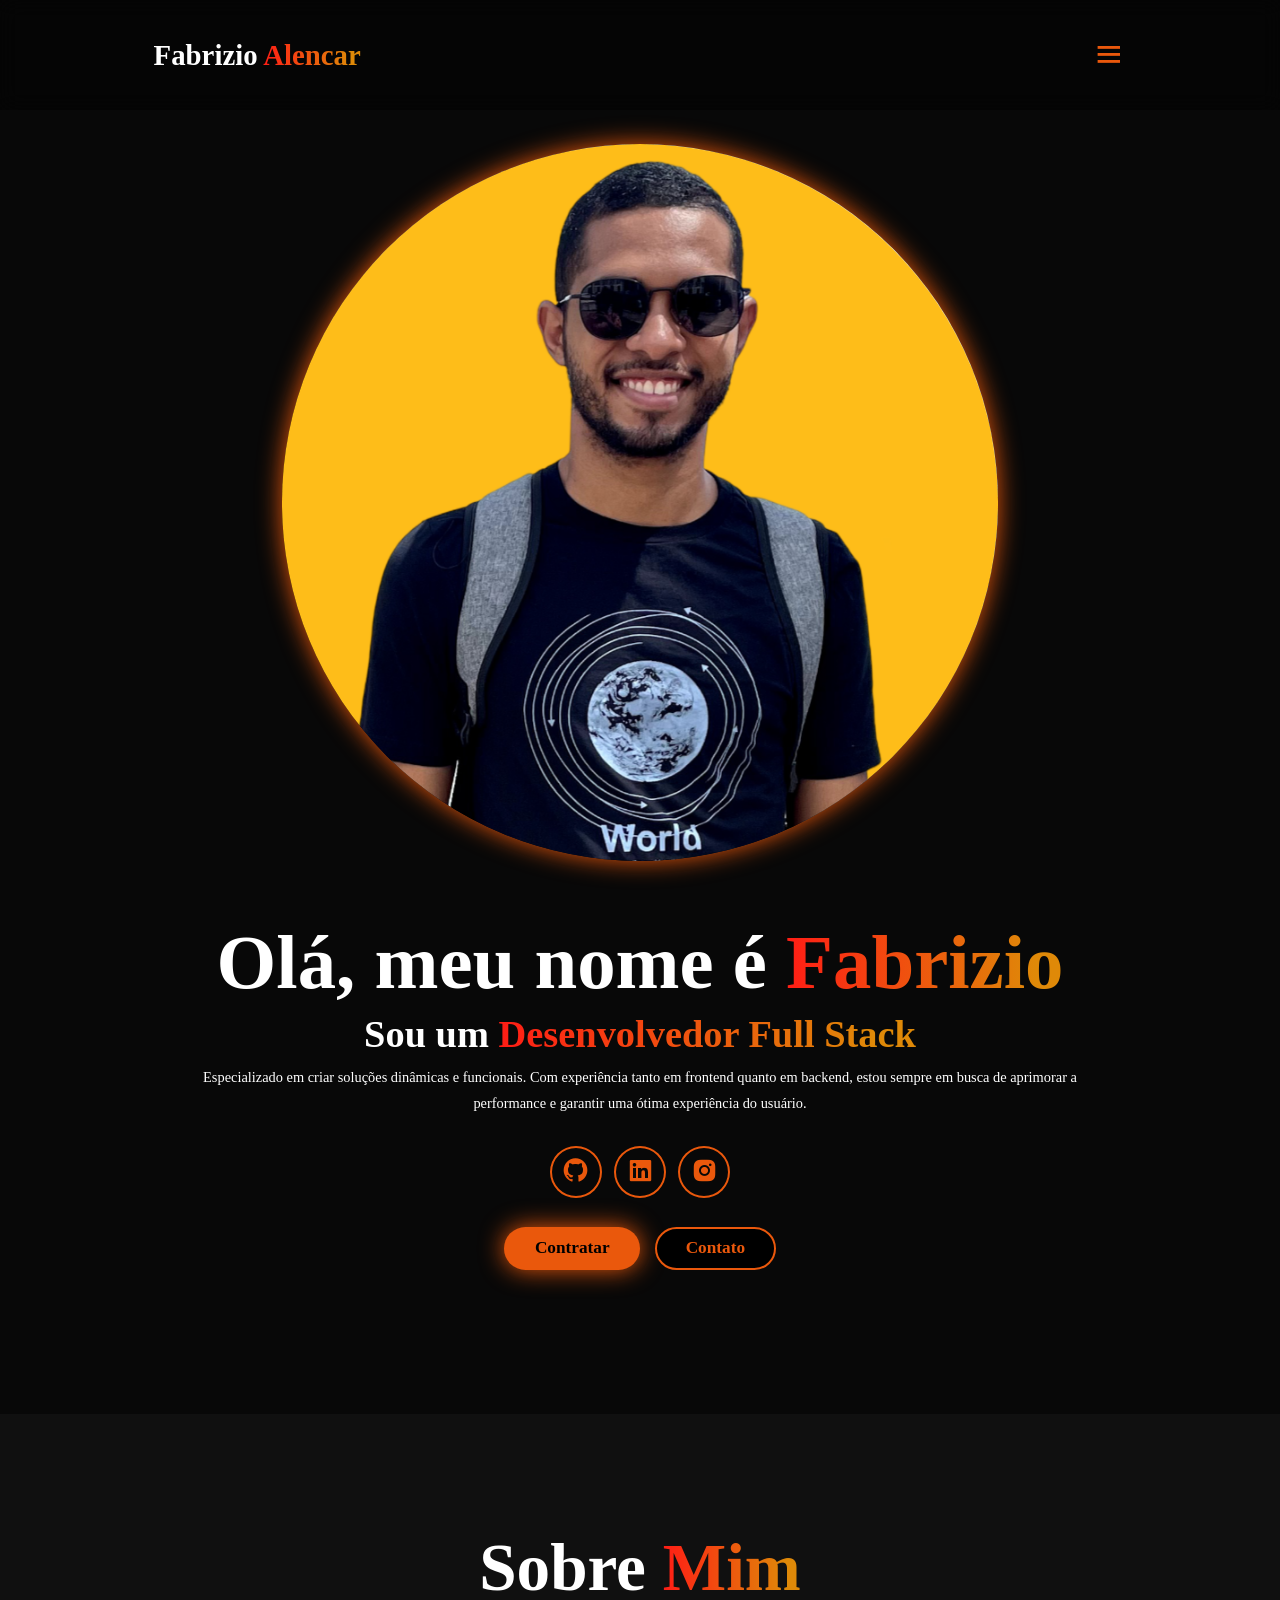
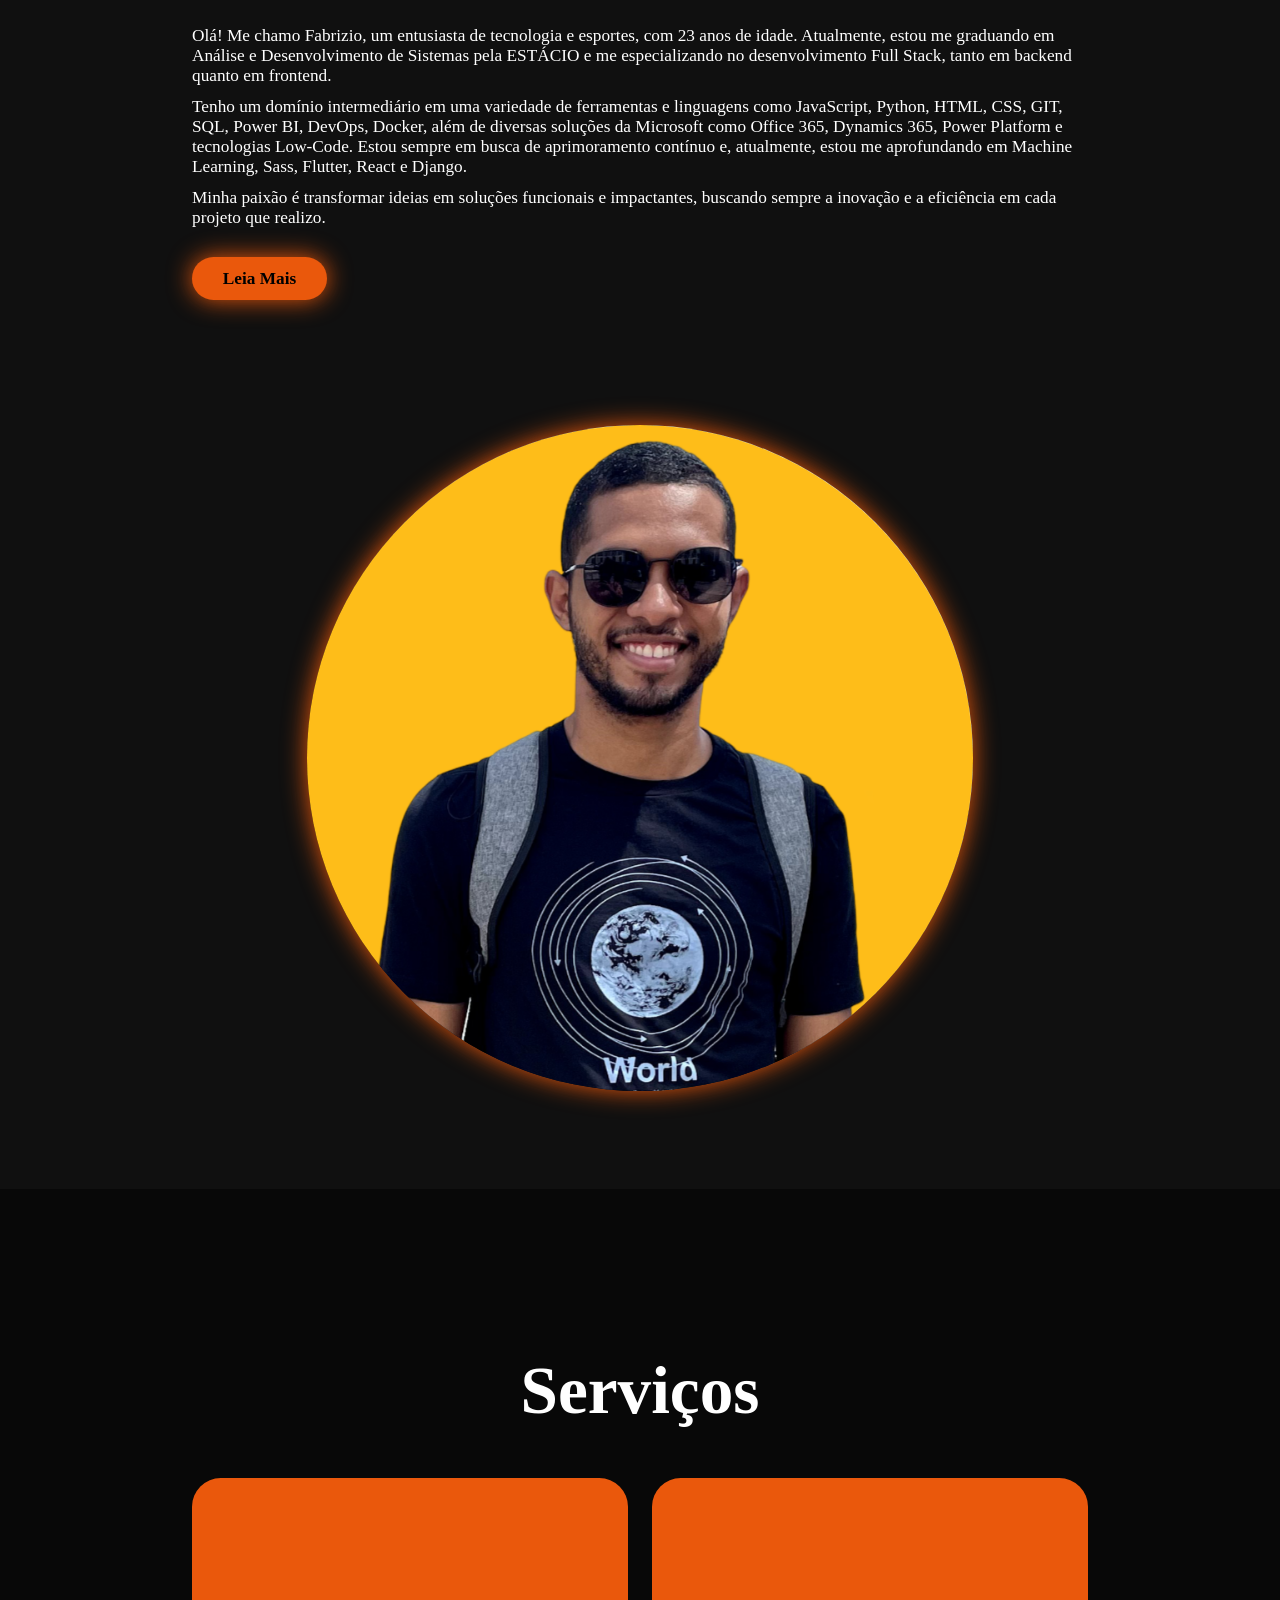
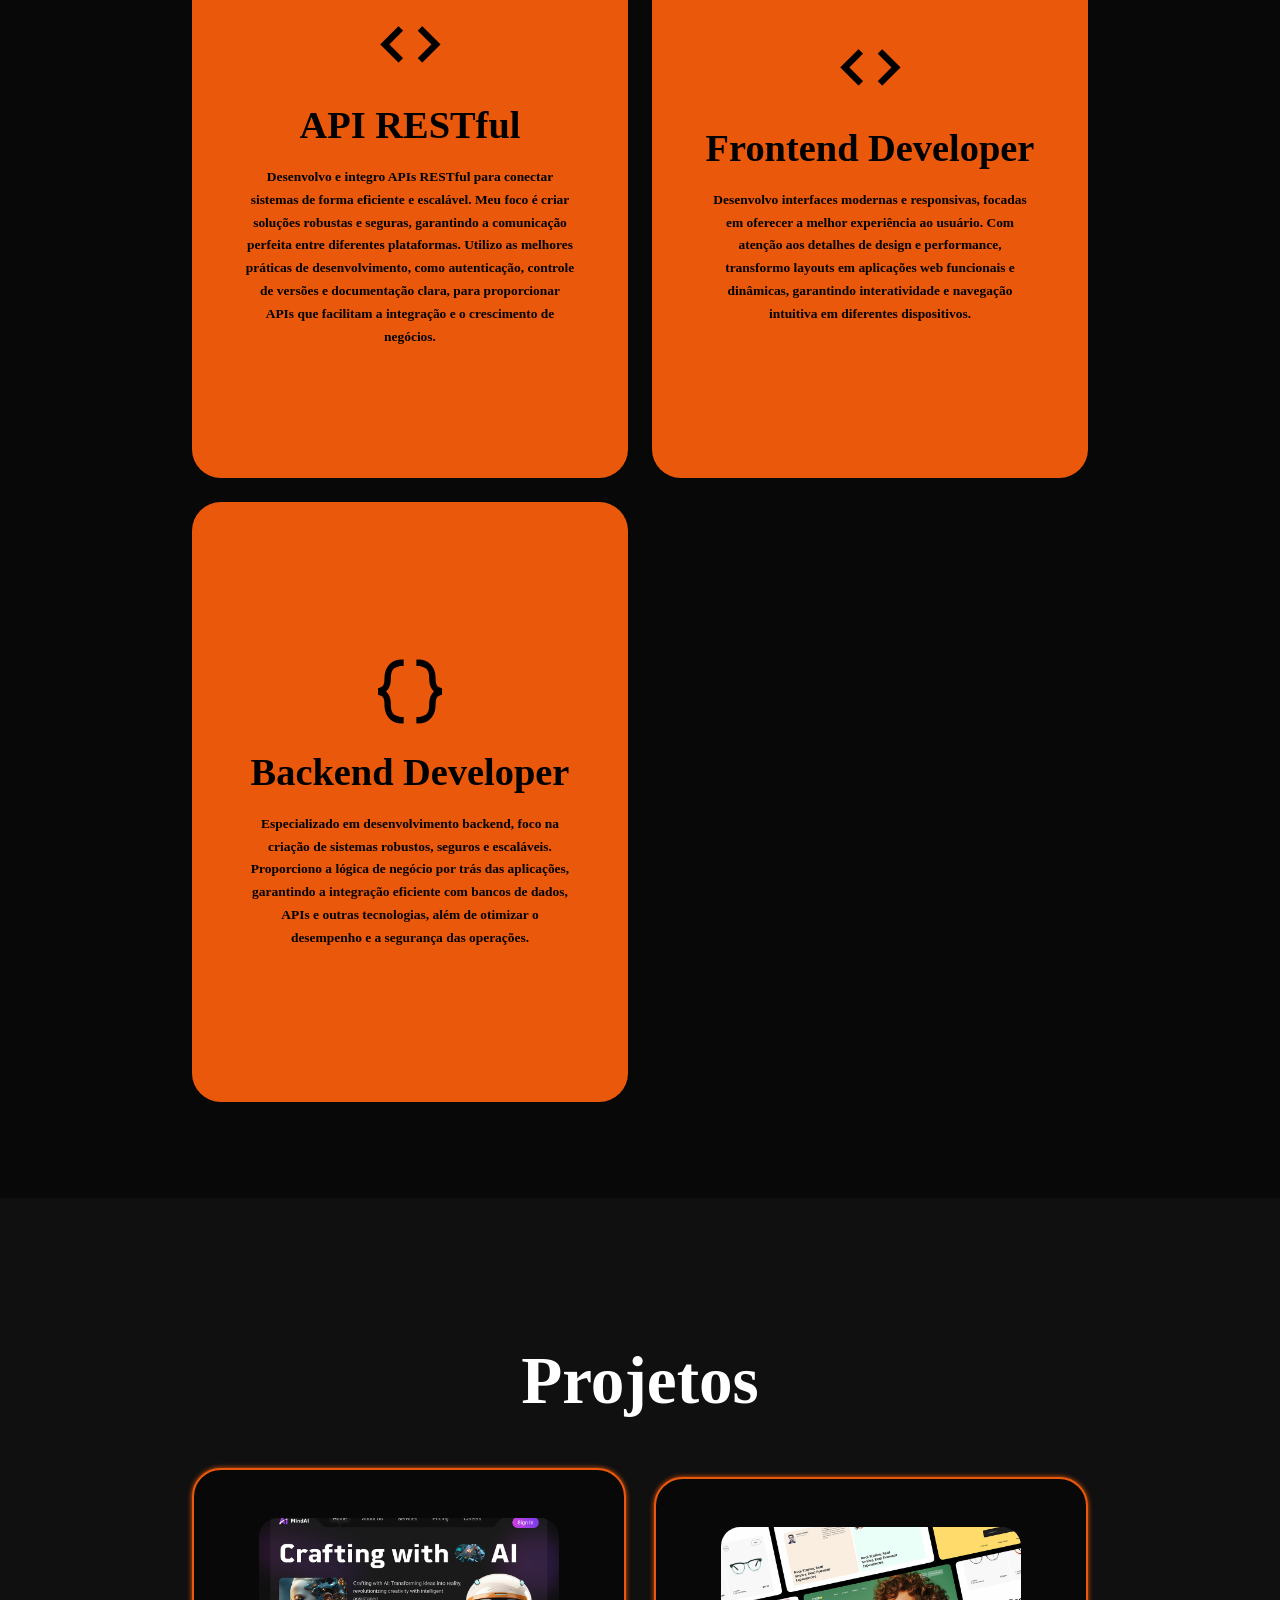
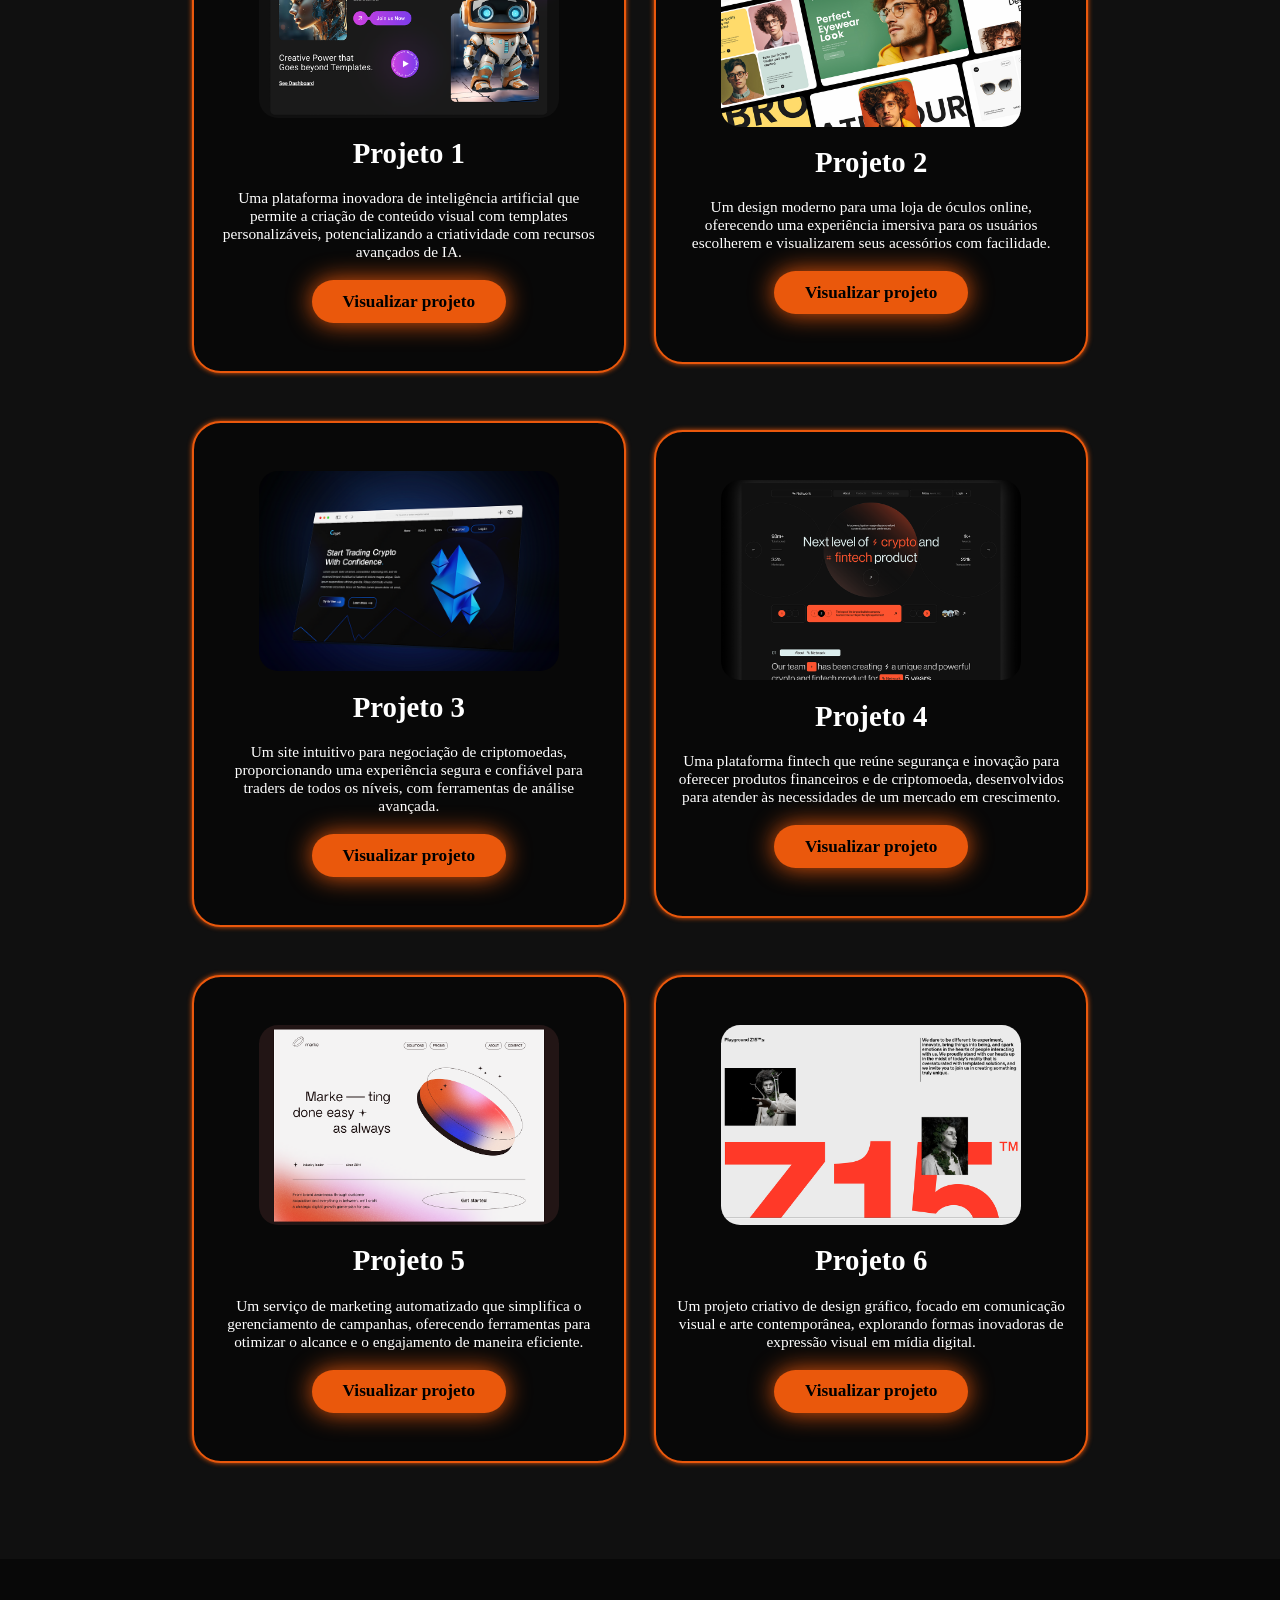
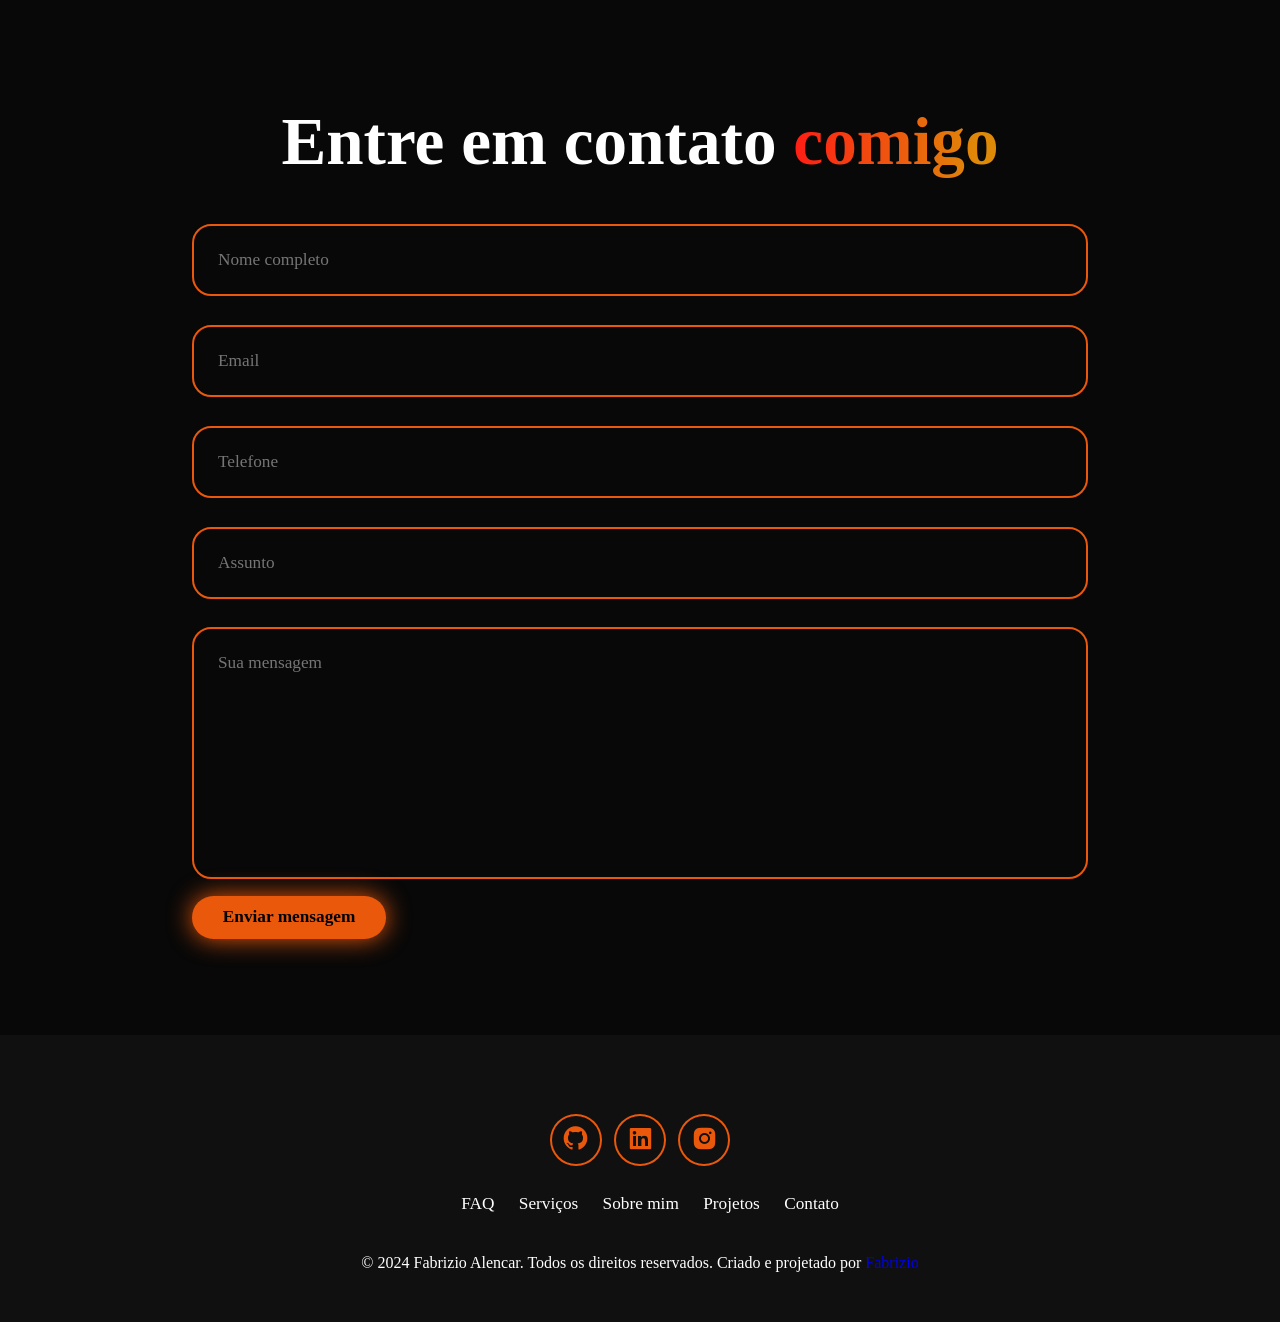
==== index.html @ 26eb8889 "Otimização do site" ====
<!DOCTYPE html>
<html lang="pt-br">

<head>
    <meta charset="UTF-8">
    <meta name="viewport" content="width=device-width, initial-scale=1.0">
    <title>Portfolio Website</title>
    <link rel="stylesheet" href="css/style.css">
    <link href='https://unpkg.com/boxicons@2.1.4/css/boxicons.min.css' rel='stylesheet'>
    
</head>

<body>

    <header class="header">

        <a href="#home" class="logo">
            Fabrizio <span>Alencar</span>
        </a>

        <i class="bx bx-menu" id="menu-icon"></i>

        <nav class="navbar">
            <a href="#home">Inicio</a>
            <a href="#about">Sobre</a>
            <a href="#services">Serviços</a>
            <a href="#projects">Projetos</a>
            <a href="#contact">Contato</a>
        </nav>

        <button class="gradient-btn">Entre em contato comigo</button>
    </header>

    <section class="home" id="home">
        <div class="home-content">
            <h1>Olá, meu nome é <span>Fabrizio</span></h1>
            <h3>
                Sou um <span>Desenvolvedor Full Stack</span>
            </h3>
            <p>Especializado em criar soluções dinâmicas e funcionais. Com experiência tanto em frontend quanto em backend, estou sempre em busca de aprimorar a performance e garantir uma ótima experiência do usuário.</p>

            <div class="social-icons">
                <a href="https://github.com/FabrizioAlencarDev" target="_blank" rel="noopener noreferrer">
                    <i class="bx bxl-github"></i>
                </a>

                <a href="https://www.linkedin.com/in/fabrizio-alencar-dev/" target="_blank" rel="noopener noreferrer">
                    <i class="bx bxl-linkedin-square"></i>
                </a>

                <a href="https://www.instagram.com/fabrizioalencar/" target="_blank" rel="noopener noreferrer">
                    <i class="bx bxl-instagram-alt"></i>
                </a>
            </div>

            <div class="btn-group">
                <a href="https://wa.me/5594996624957" target="_blank" rel="noopener noreferrer" class="btn">Contratar</a>
                <a href="#contact" class="btn">Contato</a>
            </div>
        </div>

        <div class="home-img">
            <img src="img/Me1.png" alt=""> 
        </div>
    </section>

    <section class="about" id="about">
        <div class="about-img">
            <img src="img/Me1.png" alt=""> 
        </div>

        <div class="about-content">
            <h2>Sobre <span>Mim</span></h2>
            <p>Olá! Me chamo Fabrizio, um entusiasta de tecnologia e esportes, com 23 anos de idade. Atualmente, estou me graduando em Análise e Desenvolvimento de Sistemas pela ESTÁCIO e me especializando no desenvolvimento Full Stack, tanto em backend quanto em frontend.</p><br>
            <p>Tenho um domínio intermediário em uma variedade de ferramentas e linguagens como JavaScript, Python, HTML, CSS, GIT, SQL, Power BI, DevOps, Docker, além de diversas soluções da Microsoft como Office 365, Dynamics 365, Power Platform e tecnologias Low-Code. Estou sempre em busca de aprimoramento contínuo e, atualmente, estou me aprofundando em Machine Learning, Sass, Flutter, React e Django.</p><br>
            <p>Minha paixão é transformar ideias em soluções funcionais e impactantes, buscando sempre a inovação e a eficiência em cada projeto que realizo.</p>
            <a href="https://www.linkedin.com/in/fabrizio-alencar-dev/" target="_blank" rel="noopener noreferrer" class="btn">Leia Mais</a>
        </div>
    </section>

    <section class="services" id="services">
        <h2 class="heading">Serviços</h2>

        <div class="services-container">
            <div class="services-box">
                <div class="services-info">
                    <i class="bx bx-code"></i>
                    <h4>API RESTful</h4>
                    <p>Desenvolvo e integro APIs RESTful para conectar sistemas de forma eficiente e escalável. Meu foco é criar soluções robustas e seguras, garantindo a comunicação perfeita entre diferentes plataformas. Utilizo as melhores práticas de desenvolvimento, como autenticação, controle de versões e documentação clara, para proporcionar APIs que facilitam a integração e o crescimento de negócios.</p>
                </div>
            </div>

            <div class="services-box">
                <div class="services-info">
                    <i class="bx bx-code"></i>
                    <h4>Frontend Developer</h4>
                    <p>Desenvolvo interfaces modernas e responsivas, focadas em oferecer a melhor experiência ao usuário. Com atenção aos detalhes de design e performance, transformo layouts em aplicações web funcionais e dinâmicas, garantindo interatividade e navegação intuitiva em diferentes dispositivos.</p>
                </div>
            </div>

            <div class="services-box">
                <div class="services-info">
                    <i class="bx bx-code-curly"></i>
                    <h4>Backend Developer</h4>
                    <p>Especializado em desenvolvimento backend, foco na criação de sistemas robustos, seguros e escaláveis. Proporciono a lógica de negócio por trás das aplicações, garantindo a integração eficiente com bancos de dados, APIs e outras tecnologias, além de otimizar o desempenho e a segurança das operações.</p>
                </div>
            </div>
        </div>
    </section>

    <section class="projects" id="projects">
        <h2 class="heading">Projetos</h2>

        <div class="projects-box">

            <div class="project-card">
                <img src="img/project1.png" alt="" width="300" height="200"> <!-- Adicione os tamanhos -->
                <h3>Projeto 1</h3>
                <p>Uma plataforma inovadora de inteligência artificial que permite a criação de conteúdo visual com templates personalizáveis, potencializando a criatividade com recursos avançados de IA.</p>
                <div class="btn">Visualizar projeto</div>
            </div>

            <div class="project-card">
                <img src="img/project2.png" alt="" width="300" height="200"> <!-- Adicione os tamanhos -->
                <h3>Projeto 2</h3>
                <p>Um design moderno para uma loja de óculos online, oferecendo uma experiência imersiva para os usuários escolherem e visualizarem seus acessórios com facilidade.</p>
                <div class="btn">Visualizar projeto</div>
            </div>

            <div class="project-card">
                <img src="img/project3.png" alt="" width="300" height="200"> <!-- Adicione os tamanhos -->
                <h3>Projeto 3</h3>
                <p>Um site intuitivo para negociação de criptomoedas, proporcionando uma experiência segura e confiável para traders de todos os níveis, com ferramentas de análise avançada.</p>
                <div class="btn">Visualizar projeto</div>
            </div>

            <div class="project-card">
                <img src="img/project4.png" alt="" width="300" height="200"> <!-- Adicione os tamanhos -->
                <h3>Projeto 4</h3>
                <p>Uma plataforma fintech que reúne segurança e inovação para oferecer produtos financeiros e de criptomoeda, desenvolvidos para atender às necessidades de um mercado em crescimento.</p>
                <div class="btn">Visualizar projeto</div>
            </div>

            <div class="project-card">
                <img src="img/project5.png" alt="" width="300" height="200"> <!-- Adicione os tamanhos -->
                <h3>Projeto 5</h3>
                <p>Um serviço de marketing automatizado que simplifica o gerenciamento de campanhas, oferecendo ferramentas para otimizar o alcance e o engajamento de maneira eficiente.</p>
                <div class="btn">Visualizar projeto</div>
            </div>

            <div class="project-card">
                <img src="img/project6.png" alt="" width="300" height="200"> <!-- Adicione os tamanhos -->
                <h3>Projeto 6</h3>
                <p>Um projeto criativo de design gráfico, focado em comunicação visual e arte contemporânea, explorando formas inovadoras de expressão visual em mídia digital.</p>
                <div class="btn">Visualizar projeto</div>
            </div>
        </div>
    </section>

    <section class="contact" id="contact">
        <h2 class="heading">Entre em contato <span>comigo</span></h2>

        <form action="#">
            <div class="input-group">
                <div class="input-box">
                    <input type="text" placeholder="Nome completo">
                    <input type="email" placeholder="Email">
                </div>

                <div class="input-box">
                    <input type="number" placeholder="Telefone">
                    <input type="text" placeholder="Assunto">
                </div>
            </div>
            <div class="input-group-2">
                <textarea name="" id="" placeholder="Sua mensagem" cols="30" rows="10"></textarea>
                <input type="submit" value="Enviar mensagem" class="btn">
            </div>
        </form>
    </section>

    <footer class="footer">
        <div class="social-icons">
            <a href="https://github.com/FabrizioAlencarDev" target="_blank" rel="noopener noreferrer">
                <i class="bx bxl-github"></i>
            </a>

            <a href="https://www.linkedin.com/in/fabrizio-alencar-dev/" target="_blank" rel="noopener noreferrer">
                <i class="bx bxl-linkedin-square"></i>
            </a>

            <a href="https://www.instagram.com/fabrizioalencar/" target="_blank" rel="noopener noreferrer">
                <i class="bx bxl-instagram-alt"></i>
            </a>
        </div>

        <ul class="list">
            <li>
                <a href="#">FAQ</a>
            </li>

            <li>
                <a href="#services">Serviços</a>
            </li>

            <li>
                <a href="#about">Sobre mim</a>
            </li>

            <li>
                <a href="#projects">Projetos</a>
            </li>

            <li>
                <a href="#contact">Contato</a>
            </li>
        </ul>

        <p class="copyright">
            &copy; 2024 Fabrizio Alencar. Todos os direitos reservados. Criado e projetado por <a href="https://www.linkedin.com/in/fabrizio-alencar-dev/">Fabrizio</a>
        </p>
    </footer>

    <script src="js/main.js"></script>
</body>

</html>
---- css/style.css ----
* {
    margin: 0;
    padding: 0;
    box-sizing: border-box;
    text-decoration: none;
    scroll-behavior: smooth;
    font-family: "Poppins";
  }
  :root {
    --bg-color: #080808;
    --second-bg-color: #101010;
    --text-color: #fff;
    --main-color: #ea580c;
  }
  html {
    font-size: 60%;
    overflow-x: hidden;
  }

body {
    background: var(--bg-color);
    color: var(--text-color);
}

.header {
    position: fixed;
    width: 100%;
    top: 0;
    left: 0;
    padding: 4rem 12%;
    background: rgba(0, 0, 0, 0.3);
    backdrop-filter: blur(10px);
    display: flex;
    justify-content: space-between;
    align-items: center;
    z-index: 1000;
}

#menu-icon {
    font-size: 3.5rem;
    color: var(--main-color);
    display: none;
}

.logo{
    font-size: 3rem;
    color: var(--text-color);
    font-weight: 800;
    cursor: pointer;
    transition: 0.3s ease-in-out;
}

.logo:hover {
    transform: scale(1.1);
}

span{
    background: linear-gradient(
        270deg,
        #df8908 10%,
        #ff1d15 100%
    );
    background-clip: text;
    color: transparent;

}

.navbar a{
    font-size: 1.8rem;
    color: var(--text-color);
    margin-left: 4rem;
    font-weight: 500;
    border-bottom: 3px solid transparent;
    transition: 0.3s ease-in-out;
}

.navbar a:hover {
    border-bottom: 3px solid var(--main-color);
    color: var(--main-color);
}

.gradient-btn{
    font-size: 1.8rem;
    padding: 1rem 2rem;
    border-radius: 3rem;
    background: linear-gradient(
        270deg,
        #df8908 10%,
        #ff1d15 100%
    );
    letter-spacing: 1px;
    cursor: pointer;
    transition: 0.3s ease-in-out;
    color: white;
    border: none;
    text-wrap: nowrap;
}

.gradient-btn:hover{
    transform: scale(1.05);
}

section{
    min-height: 100vh;
    padding: 10rem 15%;
}

.home{
    display: flex;
    align-items: center;
    justify-content: center;
    gap: 15rem;
}

.home-content{
    display: flex;
    flex-direction: column;
    align-items: flex-end;
    text-align: right;
}

.home-content h1{
    font-size: 8rem;
    font-weight: 700;
    margin-top: 1.5rem;
    line-height: 1;
}

.home-content h3{
    margin: 1rem 0;
    font-size: 4rem;
}

.home-content p{
    font-size: 1.5rem;
    font-weight: 500;
    line-height: 1.8;
}

.home-img img{
    width: 32vw;
    border-radius: 50%;
    box-shadow: 0 0 25px var(--main-color);
    transition: 0.4s ease-in-out;
}

.home-img img:hover{
    box-shadow: 0 0 25px var(--main-color),
                0 0 50px var(--main-color),
                0 0 100px var(--main-color);
}

.social-icons a{
    display: inline-flex;
    justify-content: center;
    align-items: center;
    font-size: 3rem;
    padding: 1rem;
    background: transparent;
    border:  2px solid var(--main-color);
    border-radius: 50%;
    color: var(--main-color);
    margin: 3rem 0.5rem;
    transition: 0.3s ease-in-out;
}

.social-icons a:hover{
    color: var(--text-color);
    background-color: var(--main-color);
    transform: scale(1.2)translateY(-5px);
    box-shadow: 0 0 25px var(--main-color)
}

.btn-group{
    display: flex;
    gap: 1.5rem;
}

.btn{
    display: inline-block;
    padding: 1rem 3rem;
    background-color: var(--main-color);
    box-shadow: 0 0 25px var(--main-color);
    border-radius: 3rem;
    font-size: 1.8rem;
    color: black;
    border: 2px solid transparent;
    font-weight: 600;
    transition: 0.3s ease-in-out;
}

.btn:hover{
    transform: scale(1.05);
    box-shadow: 0 0 25px var(--main-color),
                0 0 50px var(--main-color);
}

.btn-group a:nth-of-type(2){
    background-color: black;
    color: var(--main-color);
    border: 2px solid var(--main-color);
    box-shadow: 0 0 25px transparent;
}

.btn-group a:nth-of-type(2):hover{
    box-shadow: 0 0 25px var(--main-color);
    background-color: var(--main-color);
    color: black;
}

.about{
    display: flex;
    justify-content: center;
    align-items: center;
    gap: 10rem;
    background: var(--second-bg-color);
}

.about-img img{
    width: 32vw;
    border-radius: 50%;
    box-shadow: 0 0 25px var(--main-color);
    transition: 0.4s ease-in-out;
}

.about-img img:hover{
    box-shadow: 0 0 25px var(--main-color),
                0 0 50px var(--main-color),
                0 0 100px var(--main-color);
}

.about-content h2{
     font-size: 7rem;
     text-align: left;
}

.about-content p {
    font-size: 1.8rem;
}

.about-content .btn{
    margin: 3rem 0;
}

::-webkit-scrollbar{
    width: 20px;
}
::-webkit-scrollbar-thumb{
    background-color: var(--main-color);
}

::-webkit-scrollbar-track{
    background-color: var(--bg-color);
}

.heading{
    text-align: center;
    font-size: 7rem;
    margin: 5rem 0;
}

.services{
    background-color: var(--bg-color);
    color: black;
}

.services h2{
    color: var(--text-color);
}

.services-container{
    display: grid;
    grid-template-columns: repeat(auto-fit, minmax(300px, 1fr));
    align-items: center;
    gap: 2.5rem;
}

.services-box{
    display: flex;
    justify-content: center;
    align-items: center;
    background-color: var(--main-color);
    height: 600px;
    border-radius: 3rem;
    cursor: pointer;
    border: 5px solid transparent;
    transition: 0.4s ease-in-out;
}

.services-box:hover{
    background: var(--second-bg-color);
    color: var(--main-color);
    border: 5px solid var(--main-color);
    transform: scale(1.03);
}

.services-info{
    display: flex;
    flex-direction: column;
    text-align: center;
    justify-content: center;
    align-items: center;
    padding: 5rem;
}

.services-info h4{
    font-size: 4rem;
    margin: 2rem 0;
    font-weight: 800;
}

.services-info p{
    font-size: 1.4rem;
    font-weight: 600;
    line-height: 1.7;
}

.services-info i{
    font-size: 8rem;
}

.projects{
    background-color: var(--second-bg-color);
}

.projects-box{
    display: grid;
    grid-template-columns: repeat(auto-fit, minmax(350px, 1fr));
    place-items: center;
    gap: 3rem;
    row-gap: 5rem;
}

.project-card{
    display: flex;
    flex-direction: column;
    align-items: center;
    justify-content: center;
    text-align: center;
    background-color: var(--bg-color);
    border: 2px solid var(--main-color);
    border-radius: 3rem;
    gap: 2rem;
    padding: 5rem 2rem;
    overflow: hidden;
    cursor: pointer;
    box-shadow: 0 0 5px var(--main-color);
    transition: 0.3s ease;
}

.project-card:hover{
    box-shadow: 0 0 25px var(--main-color),
                0 0 50px var(--main-color);
    transform: scale(1.02);
}

.project-card img{
    max-width: 300px;
    border-radius: 2em;
    object-fit: cover;
}

.project-card h3{
    font-size: 3rem;
}

.project-card p{
    font-size: 1.6rem;
}

.contact{
    background-color: var(--bg-color);
}

.contact h2{
    margin-bottom: 3rem;
    color: var(--text-color)
}

.contact-form{
    display: flex;
    align-items: center;
    justify-content: center;
    gap: 3rem;
    margin: 5rem 0;
    text-align: center;
}

.contact form .input-box input,
.contact form textarea{
    width: 100%;
    padding: 2.5rem;
    font-size: 1.8rem;
    color: var(--text-color);
    background-color: var(--bg-color);
    border-radius: 2rem;
    border: 2px solid var(--main-color);
    margin: 1.5rem 0;
    resize: none;
}

.footer{
    background-color: var(--second-bg-color);
    padding: 50px 0;
}

.footer .social-icons{
    text-align: center;
}

.footer ul{
    text-align: center;
    font-size: 1.8rem;
}

.footer ul li{
    display: inline-block;
    margin-left: 20px;
}

.footer ul li a{
    color: white;
    border-bottom: 3px solid transparent;;
    transition: 0.3s ease-in-out;
}

.footer ul li a:hover{
    border-bottom: 3px solid var(--main-color);
}

.footer .copyright{
    text-align: center;
    margin-top: 40px;
    font-size: 16px;
}

@media(max-width:1285px){
    #menu-icon{
        display: block;
    }
    .navbar{
        position:absolute;
        top: 100%;
        right: 0;
        width: 50%;
        padding: 1rem 3rem;
        background: rgba(0, 0, 0, 0.8);
        border-bottom-left-radius: 2rem;
        border-left: 2px solid var(--main-color);
        border-bottom: 2px solid var(--main-color);
        display: none;
    }
    .navbar a{
        display: block;
        font-size: 2rem;
        margin: 3rem 0;
        color: var(--text-color);
    }
    .navbar.active{
        display: block;
    }
    .gradient-btn{
        display: none;
    }
    .home{
        flex-direction: column-reverse;
        margin: 5rem 0;
        gap: 5rem;
    }
    .home-content{
        align-items: center;
        text-align: center;
    }
    .home-img img{
        width: 56vw;
    }
    .about{
        flex-direction: column-reverse;
        margin: 2rem 0;
    }
    .about h2{
        text-align: center;
        margin: 2rem 0;
    }
    .about img{
        width: 52vw;
    }
    .contact form{
        flex-direction: column;
    }
}
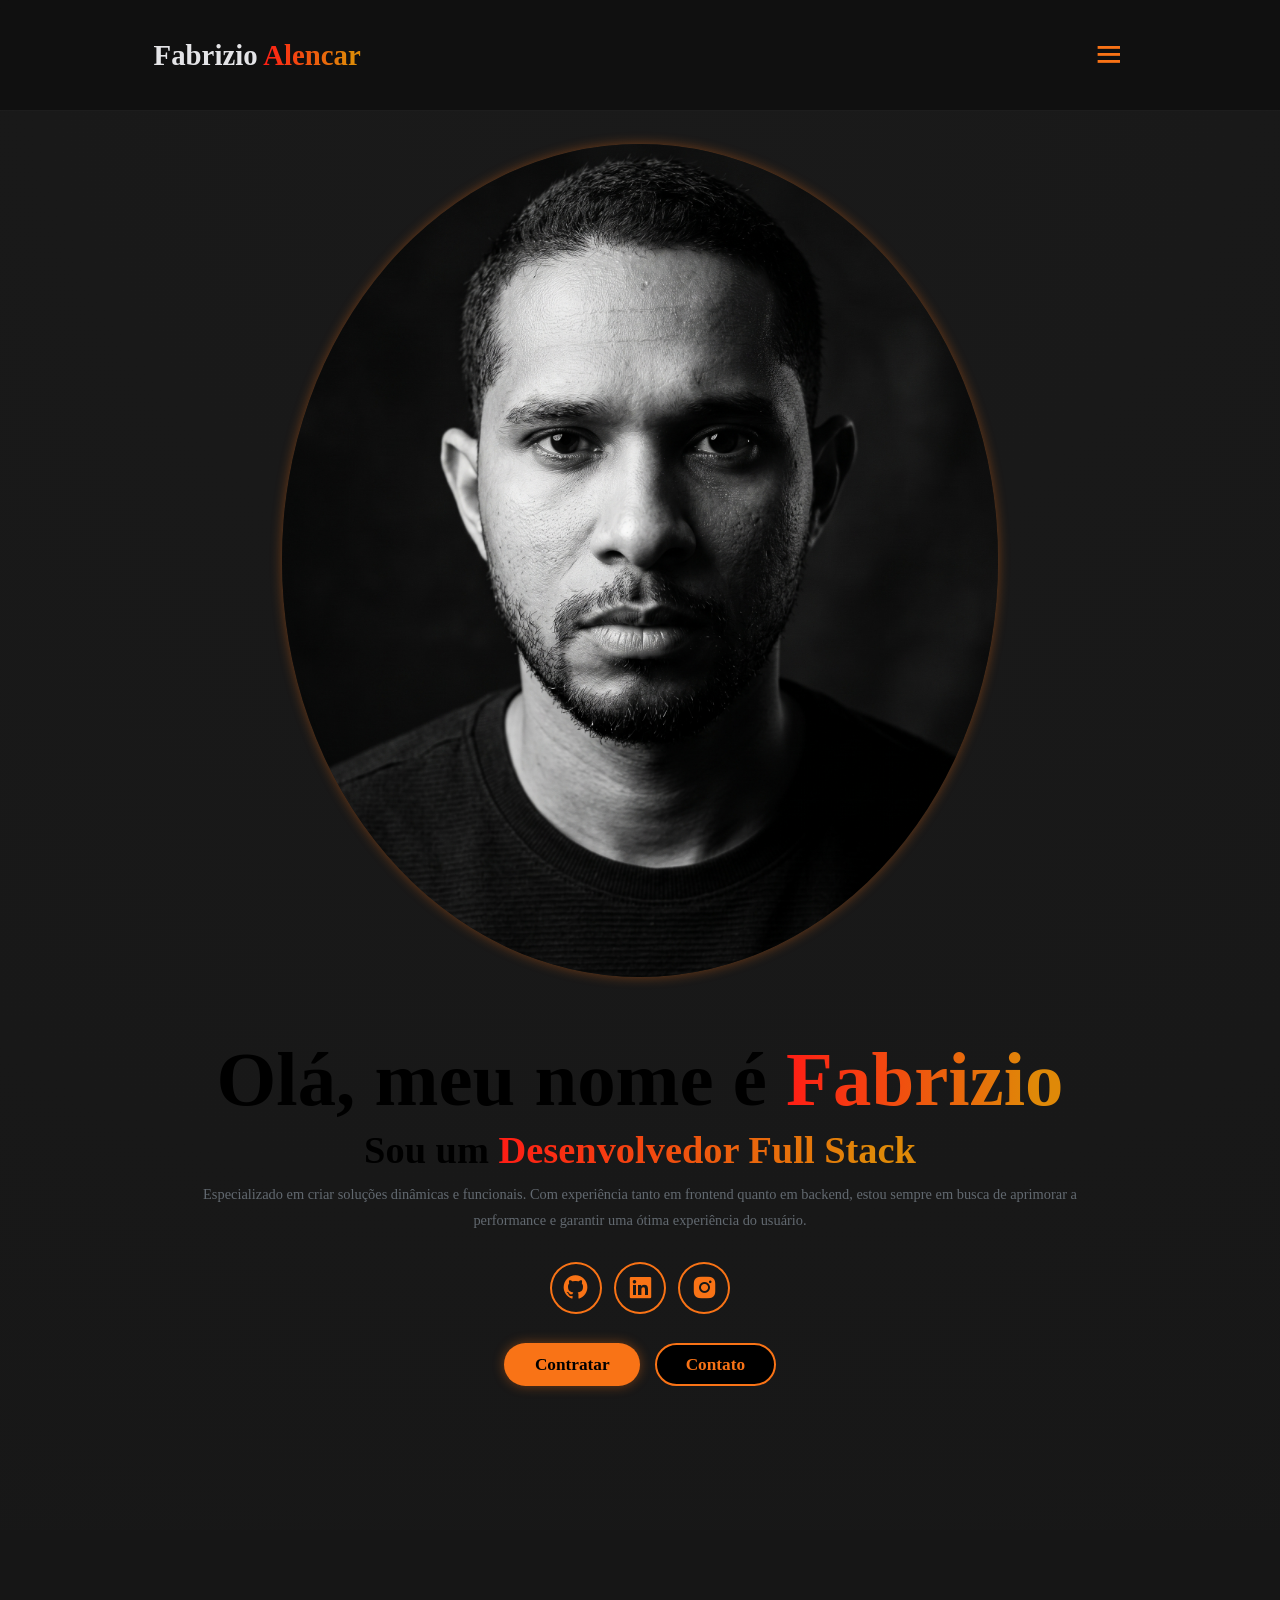
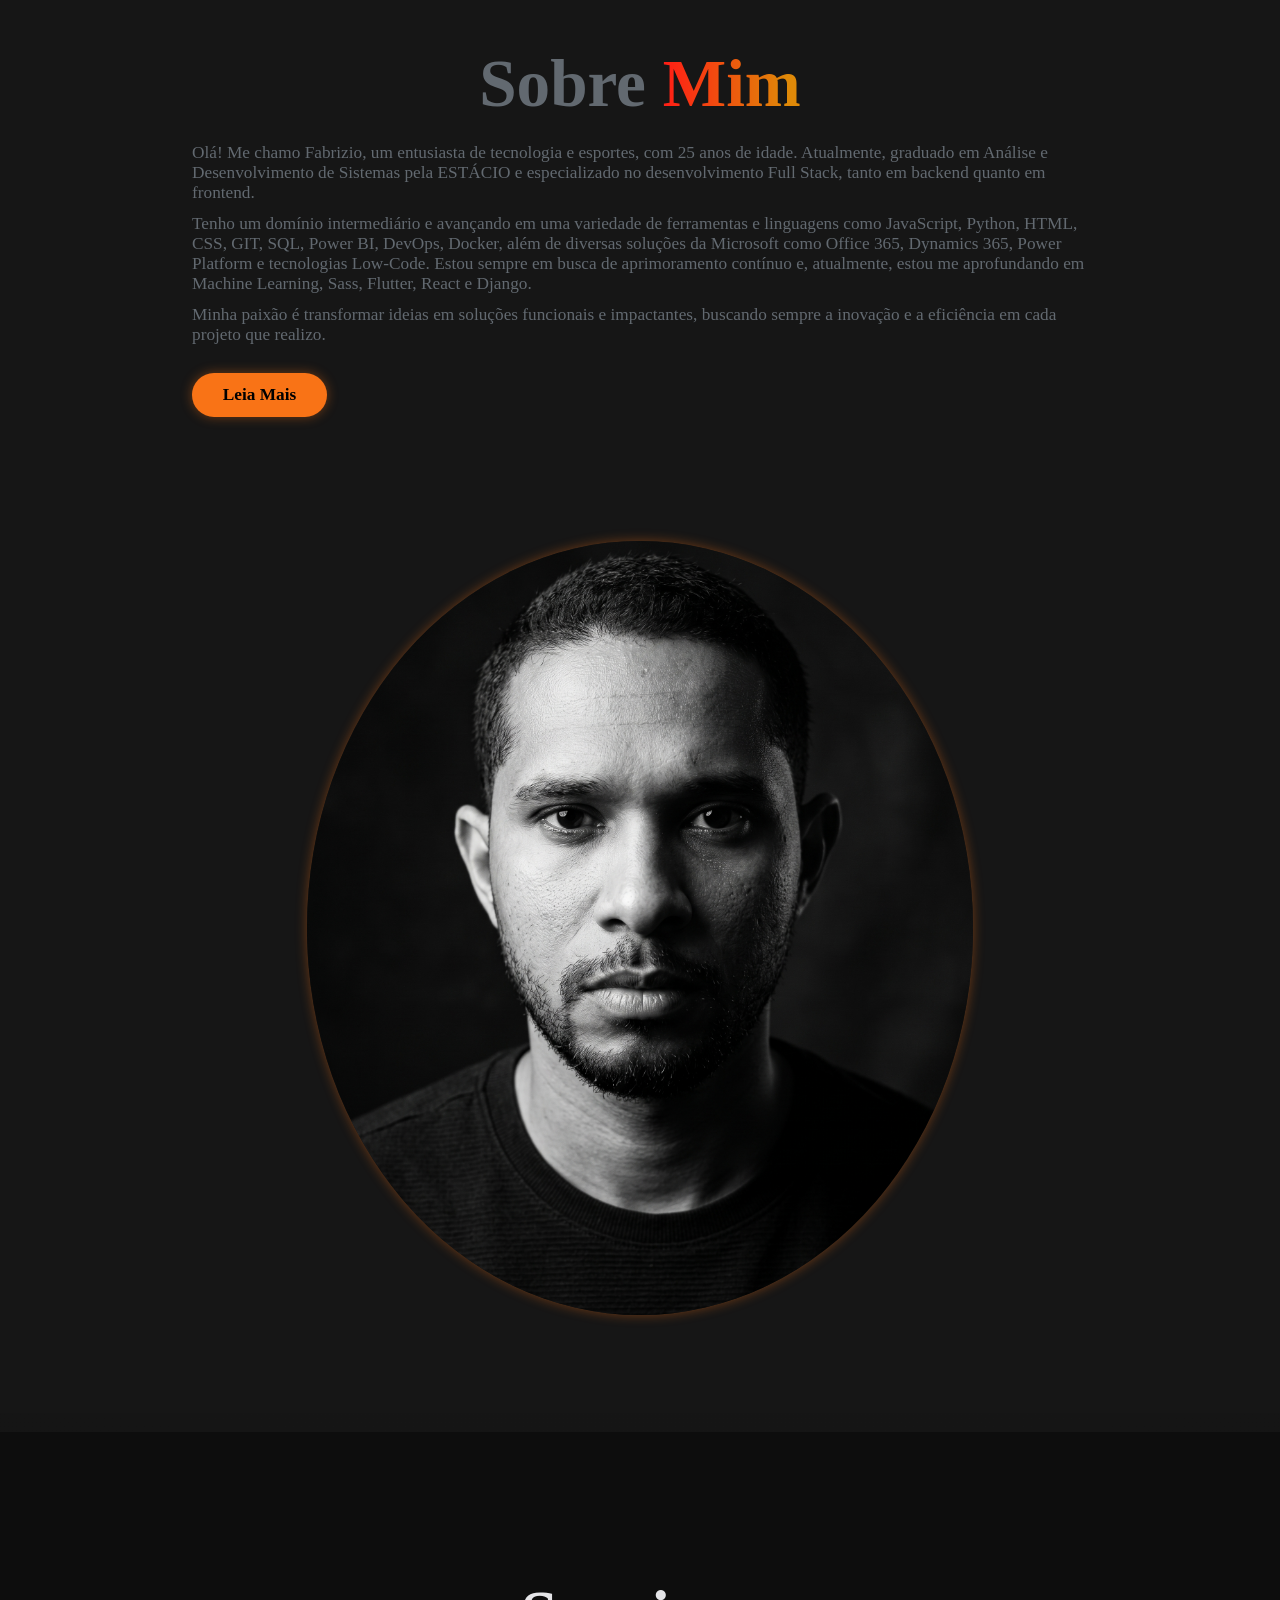
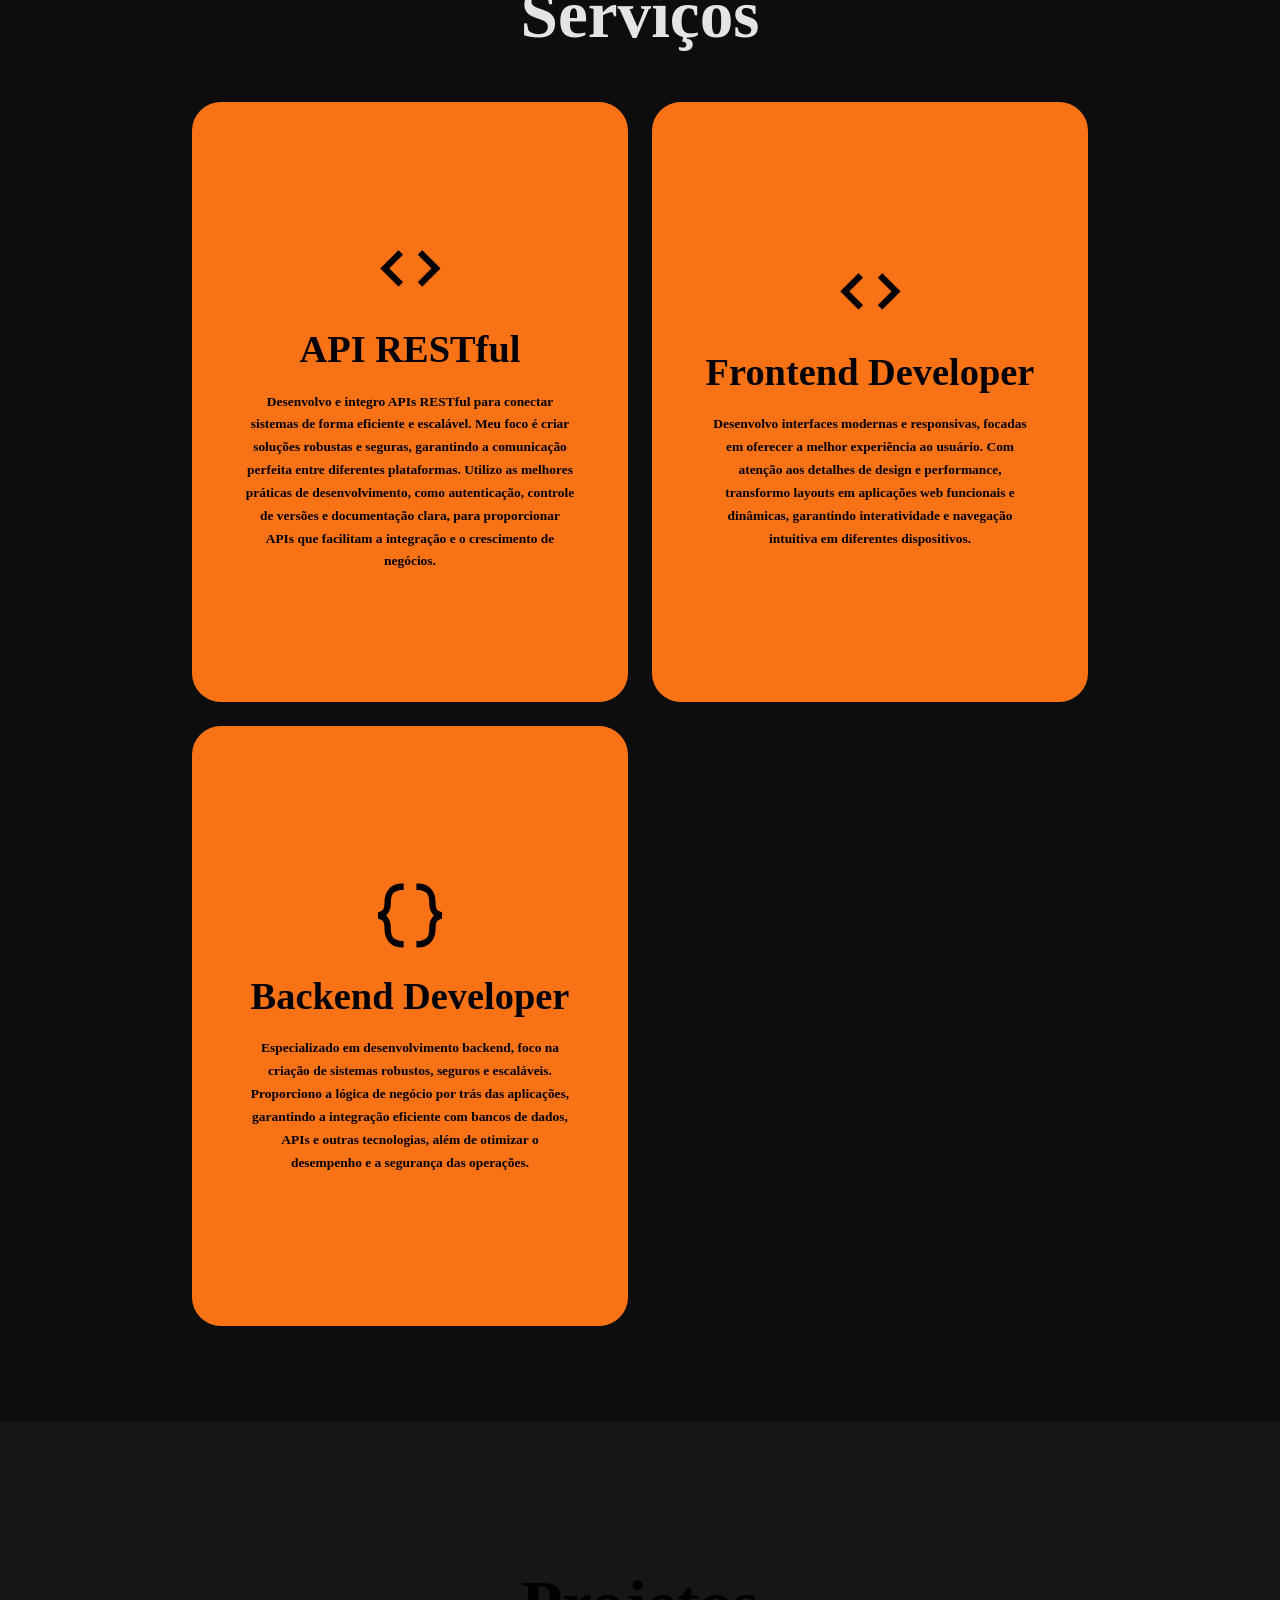
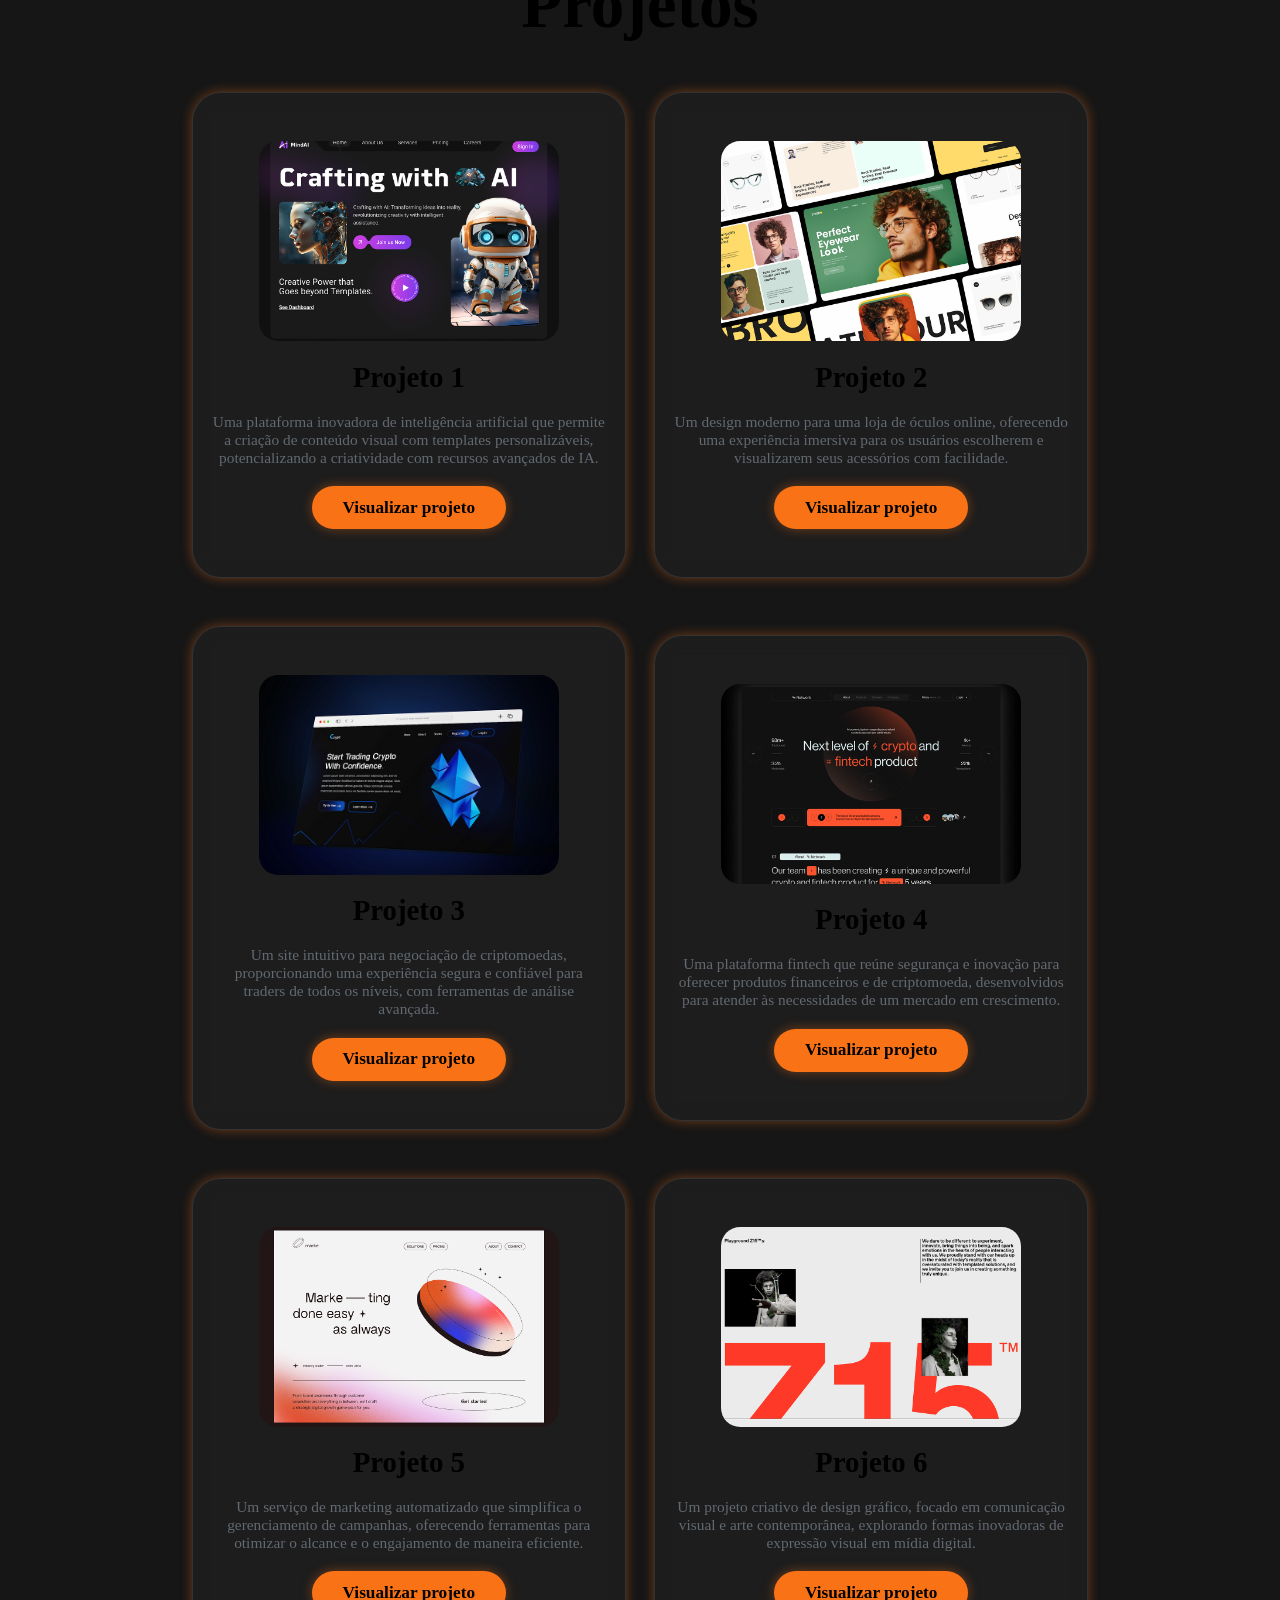
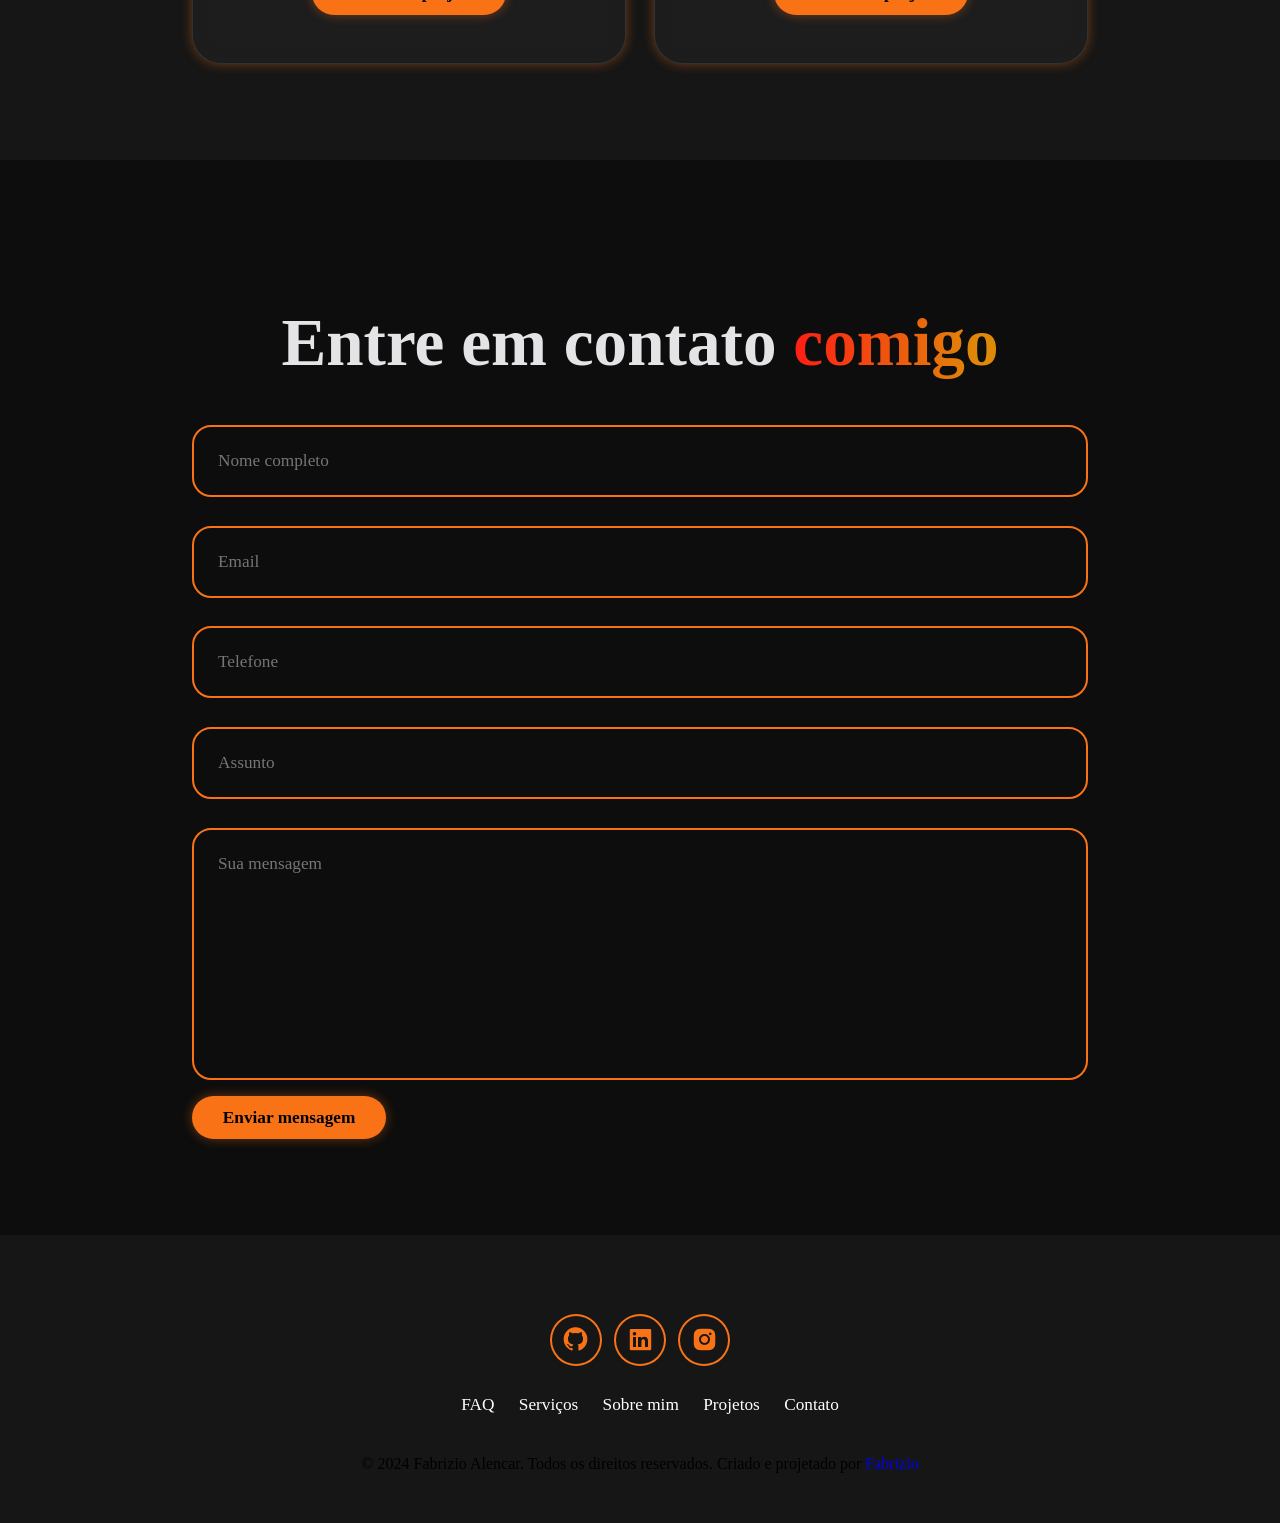
==== commit 8564f6da: "fix: renomeia index_final para index.html" ====
--- a/index.html
+++ b/index.html
@@ -1,227 +1,228 @@
-<!DOCTYPE html>
-<html lang="pt-br">
-
-<head>
-    <meta charset="UTF-8">
-    <meta name="viewport" content="width=device-width, initial-scale=1.0">
-    <title>Portfolio Website</title>
-    <link rel="stylesheet" href="css/style.css">
-    <link href='https://unpkg.com/boxicons@2.1.4/css/boxicons.min.css' rel='stylesheet'>
-    
-</head>
-
-<body>
-
-    <header class="header">
-
-        <a href="#home" class="logo">
-            Fabrizio <span>Alencar</span>
-        </a>
-
-        <i class="bx bx-menu" id="menu-icon"></i>
-
-        <nav class="navbar">
-            <a href="#home">Inicio</a>
-            <a href="#about">Sobre</a>
-            <a href="#services">Serviços</a>
-            <a href="#projects">Projetos</a>
-            <a href="#contact">Contato</a>
-        </nav>
-
-        <button class="gradient-btn">Entre em contato comigo</button>
-    </header>
-
-    <section class="home" id="home">
-        <div class="home-content">
-            <h1>Olá, meu nome é <span>Fabrizio</span></h1>
-            <h3>
-                Sou um <span>Desenvolvedor Full Stack</span>
-            </h3>
-            <p>Especializado em criar soluções dinâmicas e funcionais. Com experiência tanto em frontend quanto em backend, estou sempre em busca de aprimorar a performance e garantir uma ótima experiência do usuário.</p>
-
-            <div class="social-icons">
-                <a href="https://github.com/FabrizioAlencarDev" target="_blank" rel="noopener noreferrer">
-                    <i class="bx bxl-github"></i>
-                </a>
-
-                <a href="https://www.linkedin.com/in/fabrizio-alencar-dev/" target="_blank" rel="noopener noreferrer">
-                    <i class="bx bxl-linkedin-square"></i>
-                </a>
-
-                <a href="https://www.instagram.com/fabrizioalencar/" target="_blank" rel="noopener noreferrer">
-                    <i class="bx bxl-instagram-alt"></i>
-                </a>
-            </div>
-
-            <div class="btn-group">
-                <a href="https://wa.me/5594996624957" target="_blank" rel="noopener noreferrer" class="btn">Contratar</a>
-                <a href="#contact" class="btn">Contato</a>
-            </div>
-        </div>
-
-        <div class="home-img">
-            <img src="img/Me1.png" alt=""> 
-        </div>
-    </section>
-
-    <section class="about" id="about">
-        <div class="about-img">
-            <img src="img/Me1.png" alt=""> 
-        </div>
-
-        <div class="about-content">
-            <h2>Sobre <span>Mim</span></h2>
-            <p>Olá! Me chamo Fabrizio, um entusiasta de tecnologia e esportes, com 23 anos de idade. Atualmente, estou me graduando em Análise e Desenvolvimento de Sistemas pela ESTÁCIO e me especializando no desenvolvimento Full Stack, tanto em backend quanto em frontend.</p><br>
-            <p>Tenho um domínio intermediário em uma variedade de ferramentas e linguagens como JavaScript, Python, HTML, CSS, GIT, SQL, Power BI, DevOps, Docker, além de diversas soluções da Microsoft como Office 365, Dynamics 365, Power Platform e tecnologias Low-Code. Estou sempre em busca de aprimoramento contínuo e, atualmente, estou me aprofundando em Machine Learning, Sass, Flutter, React e Django.</p><br>
-            <p>Minha paixão é transformar ideias em soluções funcionais e impactantes, buscando sempre a inovação e a eficiência em cada projeto que realizo.</p>
-            <a href="https://www.linkedin.com/in/fabrizio-alencar-dev/" target="_blank" rel="noopener noreferrer" class="btn">Leia Mais</a>
-        </div>
-    </section>
-
-    <section class="services" id="services">
-        <h2 class="heading">Serviços</h2>
-
-        <div class="services-container">
-            <div class="services-box">
-                <div class="services-info">
-                    <i class="bx bx-code"></i>
-                    <h4>API RESTful</h4>
-                    <p>Desenvolvo e integro APIs RESTful para conectar sistemas de forma eficiente e escalável. Meu foco é criar soluções robustas e seguras, garantindo a comunicação perfeita entre diferentes plataformas. Utilizo as melhores práticas de desenvolvimento, como autenticação, controle de versões e documentação clara, para proporcionar APIs que facilitam a integração e o crescimento de negócios.</p>
-                </div>
-            </div>
-
-            <div class="services-box">
-                <div class="services-info">
-                    <i class="bx bx-code"></i>
-                    <h4>Frontend Developer</h4>
-                    <p>Desenvolvo interfaces modernas e responsivas, focadas em oferecer a melhor experiência ao usuário. Com atenção aos detalhes de design e performance, transformo layouts em aplicações web funcionais e dinâmicas, garantindo interatividade e navegação intuitiva em diferentes dispositivos.</p>
-                </div>
-            </div>
-
-            <div class="services-box">
-                <div class="services-info">
-                    <i class="bx bx-code-curly"></i>
-                    <h4>Backend Developer</h4>
-                    <p>Especializado em desenvolvimento backend, foco na criação de sistemas robustos, seguros e escaláveis. Proporciono a lógica de negócio por trás das aplicações, garantindo a integração eficiente com bancos de dados, APIs e outras tecnologias, além de otimizar o desempenho e a segurança das operações.</p>
-                </div>
-            </div>
-        </div>
-    </section>
-
-    <section class="projects" id="projects">
-        <h2 class="heading">Projetos</h2>
-
-        <div class="projects-box">
-
-            <div class="project-card">
-                <img src="img/project1.png" alt="" width="300" height="200"> <!-- Adicione os tamanhos -->
-                <h3>Projeto 1</h3>
-                <p>Uma plataforma inovadora de inteligência artificial que permite a criação de conteúdo visual com templates personalizáveis, potencializando a criatividade com recursos avançados de IA.</p>
-                <div class="btn">Visualizar projeto</div>
-            </div>
-
-            <div class="project-card">
-                <img src="img/project2.png" alt="" width="300" height="200"> <!-- Adicione os tamanhos -->
-                <h3>Projeto 2</h3>
-                <p>Um design moderno para uma loja de óculos online, oferecendo uma experiência imersiva para os usuários escolherem e visualizarem seus acessórios com facilidade.</p>
-                <div class="btn">Visualizar projeto</div>
-            </div>
-
-            <div class="project-card">
-                <img src="img/project3.png" alt="" width="300" height="200"> <!-- Adicione os tamanhos -->
-                <h3>Projeto 3</h3>
-                <p>Um site intuitivo para negociação de criptomoedas, proporcionando uma experiência segura e confiável para traders de todos os níveis, com ferramentas de análise avançada.</p>
-                <div class="btn">Visualizar projeto</div>
-            </div>
-
-            <div class="project-card">
-                <img src="img/project4.png" alt="" width="300" height="200"> <!-- Adicione os tamanhos -->
-                <h3>Projeto 4</h3>
-                <p>Uma plataforma fintech que reúne segurança e inovação para oferecer produtos financeiros e de criptomoeda, desenvolvidos para atender às necessidades de um mercado em crescimento.</p>
-                <div class="btn">Visualizar projeto</div>
-            </div>
-
-            <div class="project-card">
-                <img src="img/project5.png" alt="" width="300" height="200"> <!-- Adicione os tamanhos -->
-                <h3>Projeto 5</h3>
-                <p>Um serviço de marketing automatizado que simplifica o gerenciamento de campanhas, oferecendo ferramentas para otimizar o alcance e o engajamento de maneira eficiente.</p>
-                <div class="btn">Visualizar projeto</div>
-            </div>
-
-            <div class="project-card">
-                <img src="img/project6.png" alt="" width="300" height="200"> <!-- Adicione os tamanhos -->
-                <h3>Projeto 6</h3>
-                <p>Um projeto criativo de design gráfico, focado em comunicação visual e arte contemporânea, explorando formas inovadoras de expressão visual em mídia digital.</p>
-                <div class="btn">Visualizar projeto</div>
-            </div>
-        </div>
-    </section>
-
-    <section class="contact" id="contact">
-        <h2 class="heading">Entre em contato <span>comigo</span></h2>
-
-        <form action="#">
-            <div class="input-group">
-                <div class="input-box">
-                    <input type="text" placeholder="Nome completo">
-                    <input type="email" placeholder="Email">
-                </div>
-
-                <div class="input-box">
-                    <input type="number" placeholder="Telefone">
-                    <input type="text" placeholder="Assunto">
-                </div>
-            </div>
-            <div class="input-group-2">
-                <textarea name="" id="" placeholder="Sua mensagem" cols="30" rows="10"></textarea>
-                <input type="submit" value="Enviar mensagem" class="btn">
-            </div>
-        </form>
-    </section>
-
-    <footer class="footer">
-        <div class="social-icons">
-            <a href="https://github.com/FabrizioAlencarDev" target="_blank" rel="noopener noreferrer">
-                <i class="bx bxl-github"></i>
-            </a>
-
-            <a href="https://www.linkedin.com/in/fabrizio-alencar-dev/" target="_blank" rel="noopener noreferrer">
-                <i class="bx bxl-linkedin-square"></i>
-            </a>
-
-            <a href="https://www.instagram.com/fabrizioalencar/" target="_blank" rel="noopener noreferrer">
-                <i class="bx bxl-instagram-alt"></i>
-            </a>
-        </div>
-
-        <ul class="list">
-            <li>
-                <a href="#">FAQ</a>
-            </li>
-
-            <li>
-                <a href="#services">Serviços</a>
-            </li>
-
-            <li>
-                <a href="#about">Sobre mim</a>
-            </li>
-
-            <li>
-                <a href="#projects">Projetos</a>
-            </li>
-
-            <li>
-                <a href="#contact">Contato</a>
-            </li>
-        </ul>
-
-        <p class="copyright">
-            &copy; 2024 Fabrizio Alencar. Todos os direitos reservados. Criado e projetado por <a href="https://www.linkedin.com/in/fabrizio-alencar-dev/">Fabrizio</a>
-        </p>
-    </footer>
-
-    <script src="js/main.js"></script>
-</body>
-
-</html>
+<!DOCTYPE html>
+<html lang="pt-br">
+
+<head>
+    <meta charset="UTF-8">
+    <meta name="viewport" content="width=device-width, initial-scale=1.0">
+    <title>Portfolio Website</title>
+    <link rel="stylesheet" href="css/style_responsivo.css">
+    <link href='https://unpkg.com/boxicons@2.1.4/css/boxicons.min.css' rel='stylesheet'>
+    
+</head>
+
+<body>
+
+    <header class="header">
+
+        <a href="#home" class="logo">
+            Fabrizio <span>Alencar</span>
+        </a>
+
+        <i class="bx bx-menu" id="menu-icon"></i>
+
+        <nav class="navbar">
+            <a href="#home">Inicio</a>
+            <a href="#about">Sobre</a>
+            <a href="#services">Serviços</a>
+            <a href="#projects">Projetos</a>
+            <a href="#contact">Contato</a>
+        </nav>
+
+        <button class="gradient-btn">Entre em contato comigo</button>
+    </header>
+
+    <section class="home" id="home">
+        <div class="home-content">
+            <h1>Olá, meu nome é <span>Fabrizio</span></h1>
+            <h3>
+                Sou um <span>Desenvolvedor Full Stack</span>
+            </h3>
+            <p>Especializado em criar soluções dinâmicas e funcionais. Com experiência tanto em frontend quanto em backend, estou sempre em busca de aprimorar a performance e garantir uma ótima experiência do usuário.</p>
+
+            <div class="social-icons">
+                <a href="https://github.com/FabrizioAlencarDev" target="_blank" rel="noopener noreferrer">
+                    <i class="bx bxl-github"></i>
+                </a>
+
+                <a href="https://www.linkedin.com/in/fabrizio-alencar-dev/" target="_blank" rel="noopener noreferrer">
+                    <i class="bx bxl-linkedin-square"></i>
+                </a>
+
+                <a href="https://www.instagram.com/fabrizioalencar/" target="_blank" rel="noopener noreferrer">
+                    <i class="bx bxl-instagram-alt"></i>
+                </a>
+            </div>
+
+            <div class="btn-group">
+                <a href="https://wa.me/5594996624957" target="_blank" rel="noopener noreferrer" class="btn">Contratar</a>
+                <a href="#contact" class="btn">Contato</a>
+            </div>
+        </div>
+
+        <div class="home-img">
+            <img src="img/foto_site.png" alt=""> 
+        </div>
+    </section>
+
+    <section class="about" id="about">
+        <div class="about-img">
+            <img src="img/foto_site.png" alt=""> 
+        </div>
+
+        <div class="about-content">
+            <h2>Sobre <span>Mim</span></h2>
+            <p>Olá! Me chamo Fabrizio, um entusiasta de tecnologia e esportes, com 25 anos de idade. Atualmente, graduado em Análise e Desenvolvimento de Sistemas pela ESTÁCIO e especializado no desenvolvimento Full Stack, tanto em backend quanto em frontend.</p><br>
+            <p>Tenho um domínio intermediário e avançando em uma variedade de ferramentas e linguagens como JavaScript, Python, HTML, CSS, GIT, SQL, Power BI, DevOps, Docker, além de diversas soluções da Microsoft como Office 365, Dynamics 365, Power Platform e tecnologias Low-Code. Estou sempre em busca de aprimoramento contínuo e, atualmente, estou me aprofundando em Machine Learning, Sass, Flutter, React e Django.</p><br>
+            <p>Minha paixão é transformar ideias em soluções funcionais e impactantes, buscando sempre a inovação e a eficiência em cada projeto que realizo.</p>
+            <a href="https://www.linkedin.com/in/fabrizio-alencar-dev/" target="_blank" rel="noopener noreferrer" class="btn">Leia Mais</a>
+        </div>
+    </section>
+
+    <section class="services" id="services">
+        <h2 class="heading">Serviços</h2>
+
+        <div class="services-container">
+            <div class="services-box">
+                <div class="services-info">
+                    <i class="bx bx-code"></i>
+                    <h4>API RESTful</h4>
+                    <p>Desenvolvo e integro APIs RESTful para conectar sistemas de forma eficiente e escalável. Meu foco é criar soluções robustas e seguras, garantindo a comunicação perfeita entre diferentes plataformas. Utilizo as melhores práticas de desenvolvimento, como autenticação, controle de versões e documentação clara, para proporcionar APIs que facilitam a integração e o crescimento de negócios.</p>
+                </div>
+            </div>
+
+            <div class="services-box">
+                <div class="services-info">
+                    <i class="bx bx-code"></i>
+                    <h4>Frontend Developer</h4>
+                    <p>Desenvolvo interfaces modernas e responsivas, focadas em oferecer a melhor experiência ao usuário. Com atenção aos detalhes de design e performance, transformo layouts em aplicações web funcionais e dinâmicas, garantindo interatividade e navegação intuitiva em diferentes dispositivos.</p>
+                </div>
+            </div>
+
+            <div class="services-box">
+                <div class="services-info">
+                    <i class="bx bx-code-curly"></i>
+                    <h4>Backend Developer</h4>
+                    <p>Especializado em desenvolvimento backend, foco na criação de sistemas robustos, seguros e escaláveis. Proporciono a lógica de negócio por trás das aplicações, garantindo a integração eficiente com bancos de dados, APIs e outras tecnologias, além de otimizar o desempenho e a segurança das operações.</p>
+                </div>
+            </div>
+        </div>
+    </section>
+
+    <section class="projects" id="projects">
+        <h2 class="heading">Projetos</h2>
+
+        <div class="projects-box">
+
+            <div class="project-card">
+                <img src="img/project1.png" alt="" width="300" height="200"> <!-- Adicione os tamanhos -->
+                <h3>Projeto 1</h3>
+                <p>Uma plataforma inovadora de inteligência artificial que permite a criação de conteúdo visual com templates personalizáveis, potencializando a criatividade com recursos avançados de IA.</p>
+                <div class="btn">Visualizar projeto</div>
+            </div>
+
+            <div class="project-card">
+                <img src="img/project2.png" alt="" width="300" height="200"> <!-- Adicione os tamanhos -->
+                <h3>Projeto 2</h3>
+                <p>Um design moderno para uma loja de óculos online, oferecendo uma experiência imersiva para os usuários escolherem e visualizarem seus acessórios com facilidade.</p>
+                <div class="btn">Visualizar projeto</div>
+            </div>
+
+            <div class="project-card">
+                <img src="img/project3.png" alt="" width="300" height="200"> <!-- Adicione os tamanhos -->
+                <h3>Projeto 3</h3>
+                <p>Um site intuitivo para negociação de criptomoedas, proporcionando uma experiência segura e confiável para traders de todos os níveis, com ferramentas de análise avançada.</p>
+                <div class="btn">Visualizar projeto</div>
+            </div>
+
+            <div class="project-card">
+                <img src="img/project4.png" alt="" width="300" height="200"> <!-- Adicione os tamanhos -->
+                <h3>Projeto 4</h3>
+                <p>Uma plataforma fintech que reúne segurança e inovação para oferecer produtos financeiros e de criptomoeda, desenvolvidos para atender às necessidades de um mercado em crescimento.</p>
+                <div class="btn">Visualizar projeto</div>
+            </div>
+
+            <div class="project-card">
+                <img src="img/project5.png" alt="" width="300" height="200"> <!-- Adicione os tamanhos -->
+                <h3>Projeto 5</h3>
+                <p>Um serviço de marketing automatizado que simplifica o gerenciamento de campanhas, oferecendo ferramentas para otimizar o alcance e o engajamento de maneira eficiente.</p>
+                <div class="btn">Visualizar projeto</div>
+            </div>
+
+            <div class="project-card">
+                <img src="img/project6.png" alt="" width="300" height="200"> <!-- Adicione os tamanhos -->
+                <h3>Projeto 6</h3>
+                <p>Um projeto criativo de design gráfico, focado em comunicação visual e arte contemporânea, explorando formas inovadoras de expressão visual em mídia digital.</p>
+                <div class="btn">Visualizar projeto</div>
+            </div>
+        </div>
+    </section>
+
+    <section class="contact" id="contact">
+        <h2 class="heading">Entre em contato <span>comigo</span></h2>
+
+        <form action="#">
+            <div class="input-group">
+                <div class="input-box">
+                    <input type="text" placeholder="Nome completo">
+                    <input type="email" placeholder="Email">
+                </div>
+
+                <div class="input-box">
+                    <input type="number" placeholder="Telefone">
+                    <input type="text" placeholder="Assunto">
+                </div>
+            </div>
+            <div class="input-group-2">
+                <textarea name="" id="" placeholder="Sua mensagem" cols="30" rows="10"></textarea>
+                <input type="submit" value="Enviar mensagem" class="btn">
+            </div>
+        </form>
+    </section>
+
+    <footer class="footer">
+        <div class="social-icons">
+            <a href="https://github.com/FabrizioAlencarDev" target="_blank" rel="noopener noreferrer">
+                <i class="bx bxl-github"></i>
+            </a>
+
+            <a href="https://www.linkedin.com/in/fabrizio-alencar-dev/" target="_blank" rel="noopener noreferrer">
+                <i class="bx bxl-linkedin-square"></i>
+            </a>
+
+            <a href="https://www.instagram.com/fabrizioalencar/" target="_blank" rel="noopener noreferrer">
+                <i class="bx bxl-instagram-alt"></i>
+            </a>
+        </div>
+
+        <ul class="list">
+            <li>
+                <a href="#">FAQ</a>
+            </li>
+
+            <li>
+                <a href="#services">Serviços</a>
+            </li>
+
+            <li>
+                <a href="#about">Sobre mim</a>
+            </li>
+
+            <li>
+                <a href="#projects">Projetos</a>
+            </li>
+
+            <li>
+                <a href="#contact">Contato</a>
+            </li>
+        </ul>
+
+        <p class="copyright">
+            &copy; 2024 Fabrizio Alencar. Todos os direitos reservados. Criado e projetado por <a href="https://www.linkedin.com/in/fabrizio-alencar-dev/">Fabrizio</a>
+        </p>
+    </footer>
+
+    <script src="js/main_atualizado.js"></script>
+
+</body>
+
+</html>
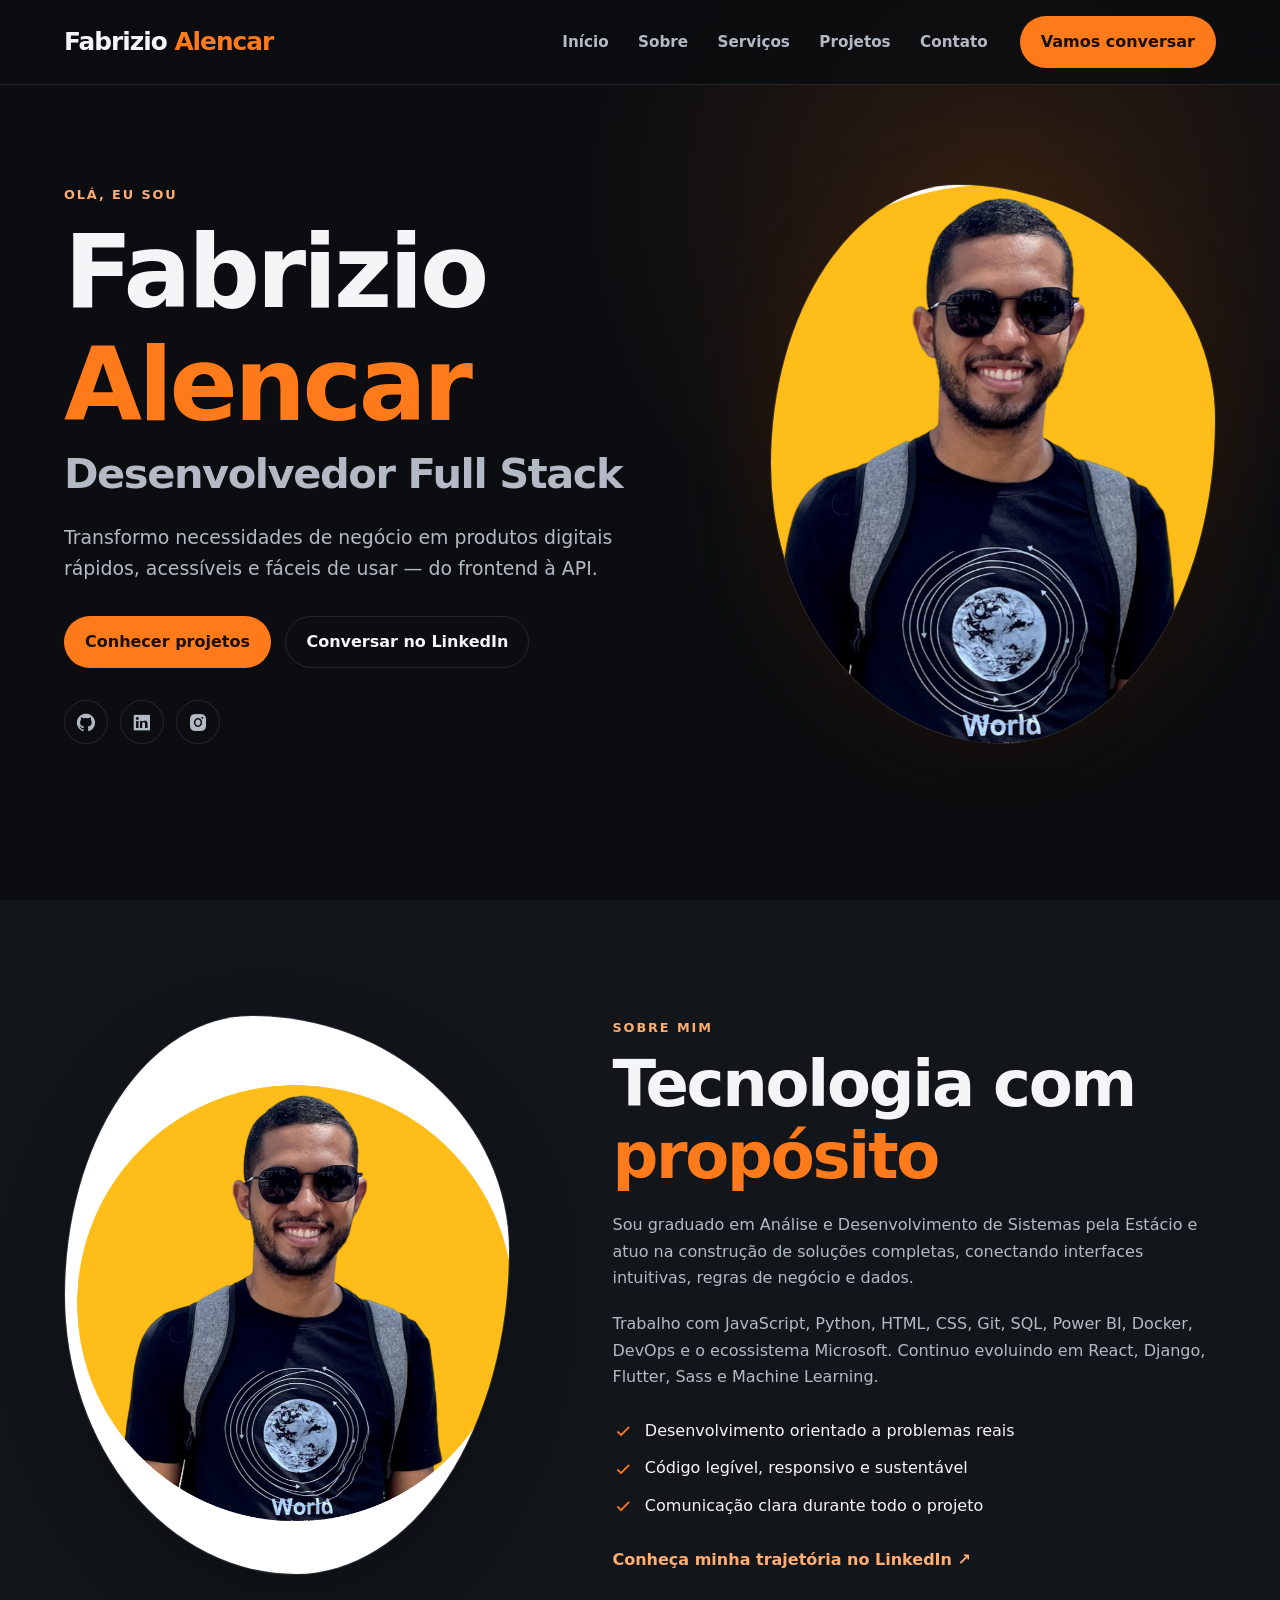
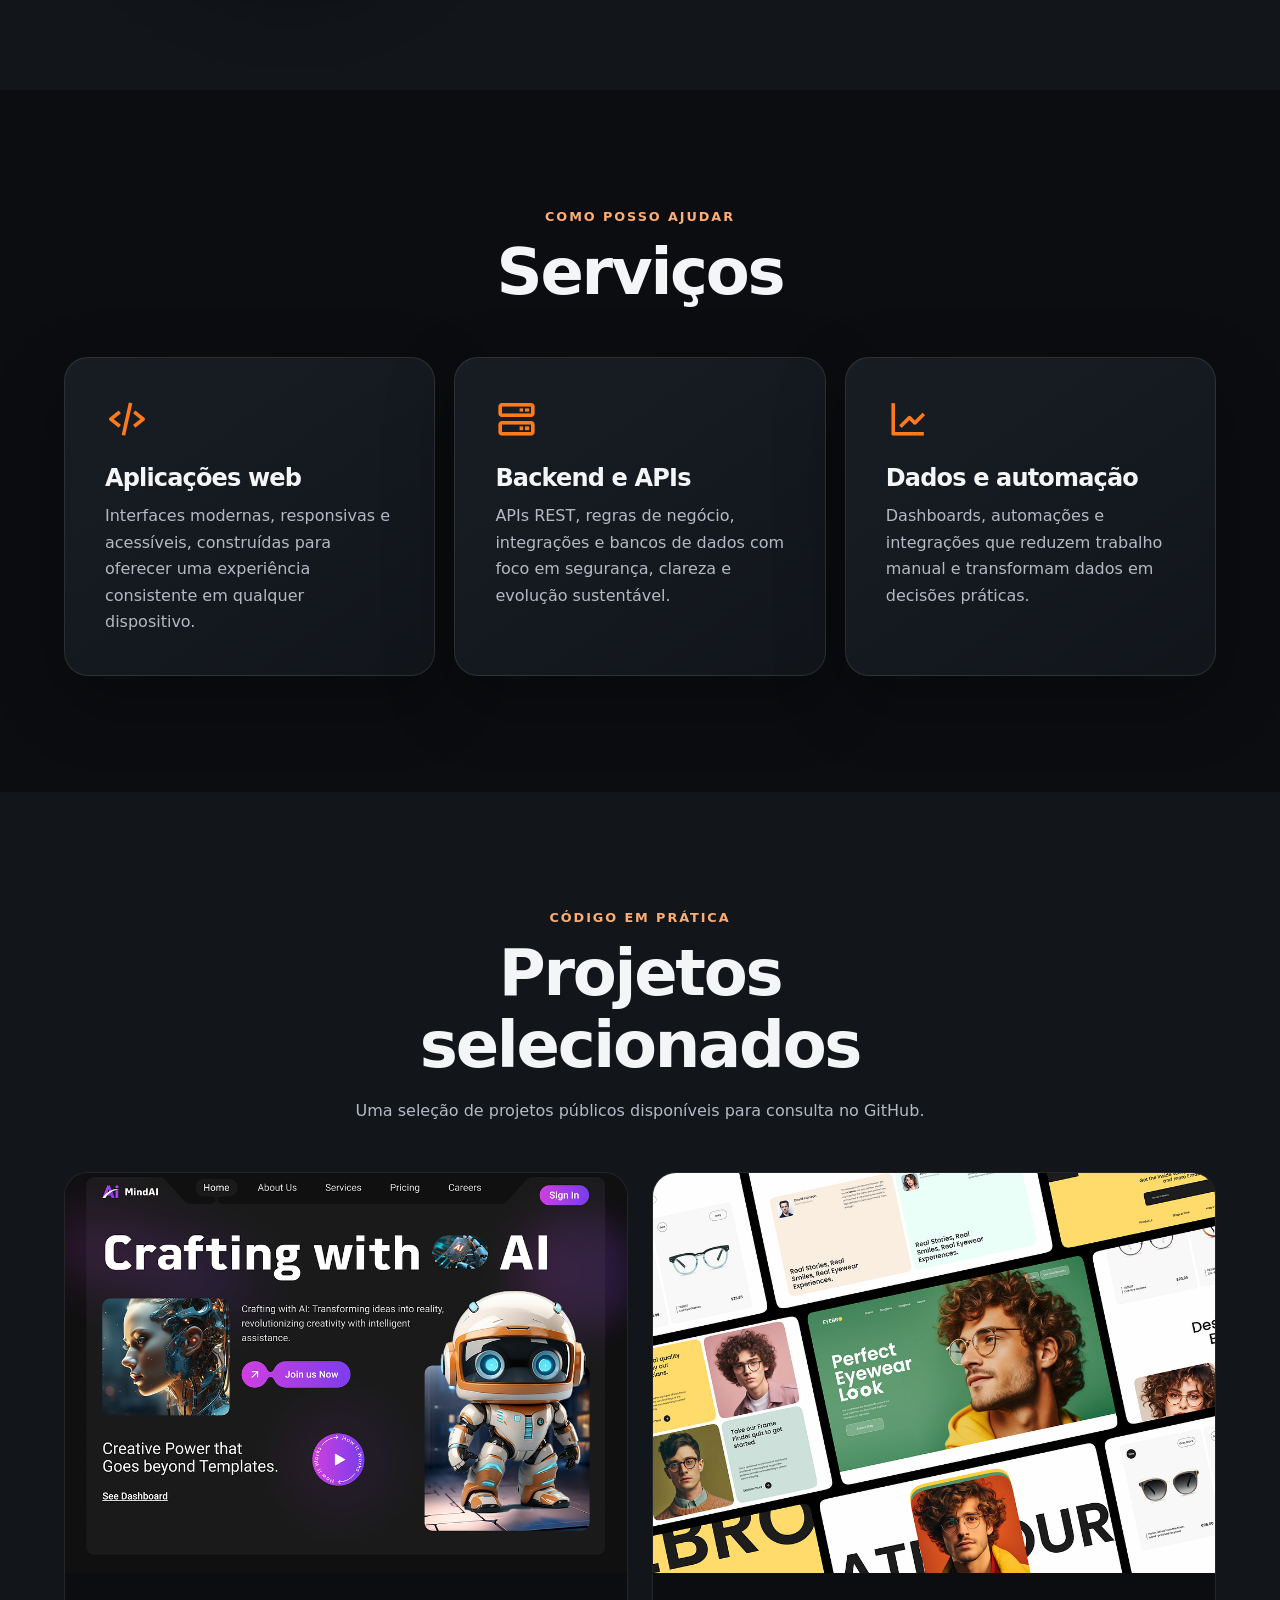
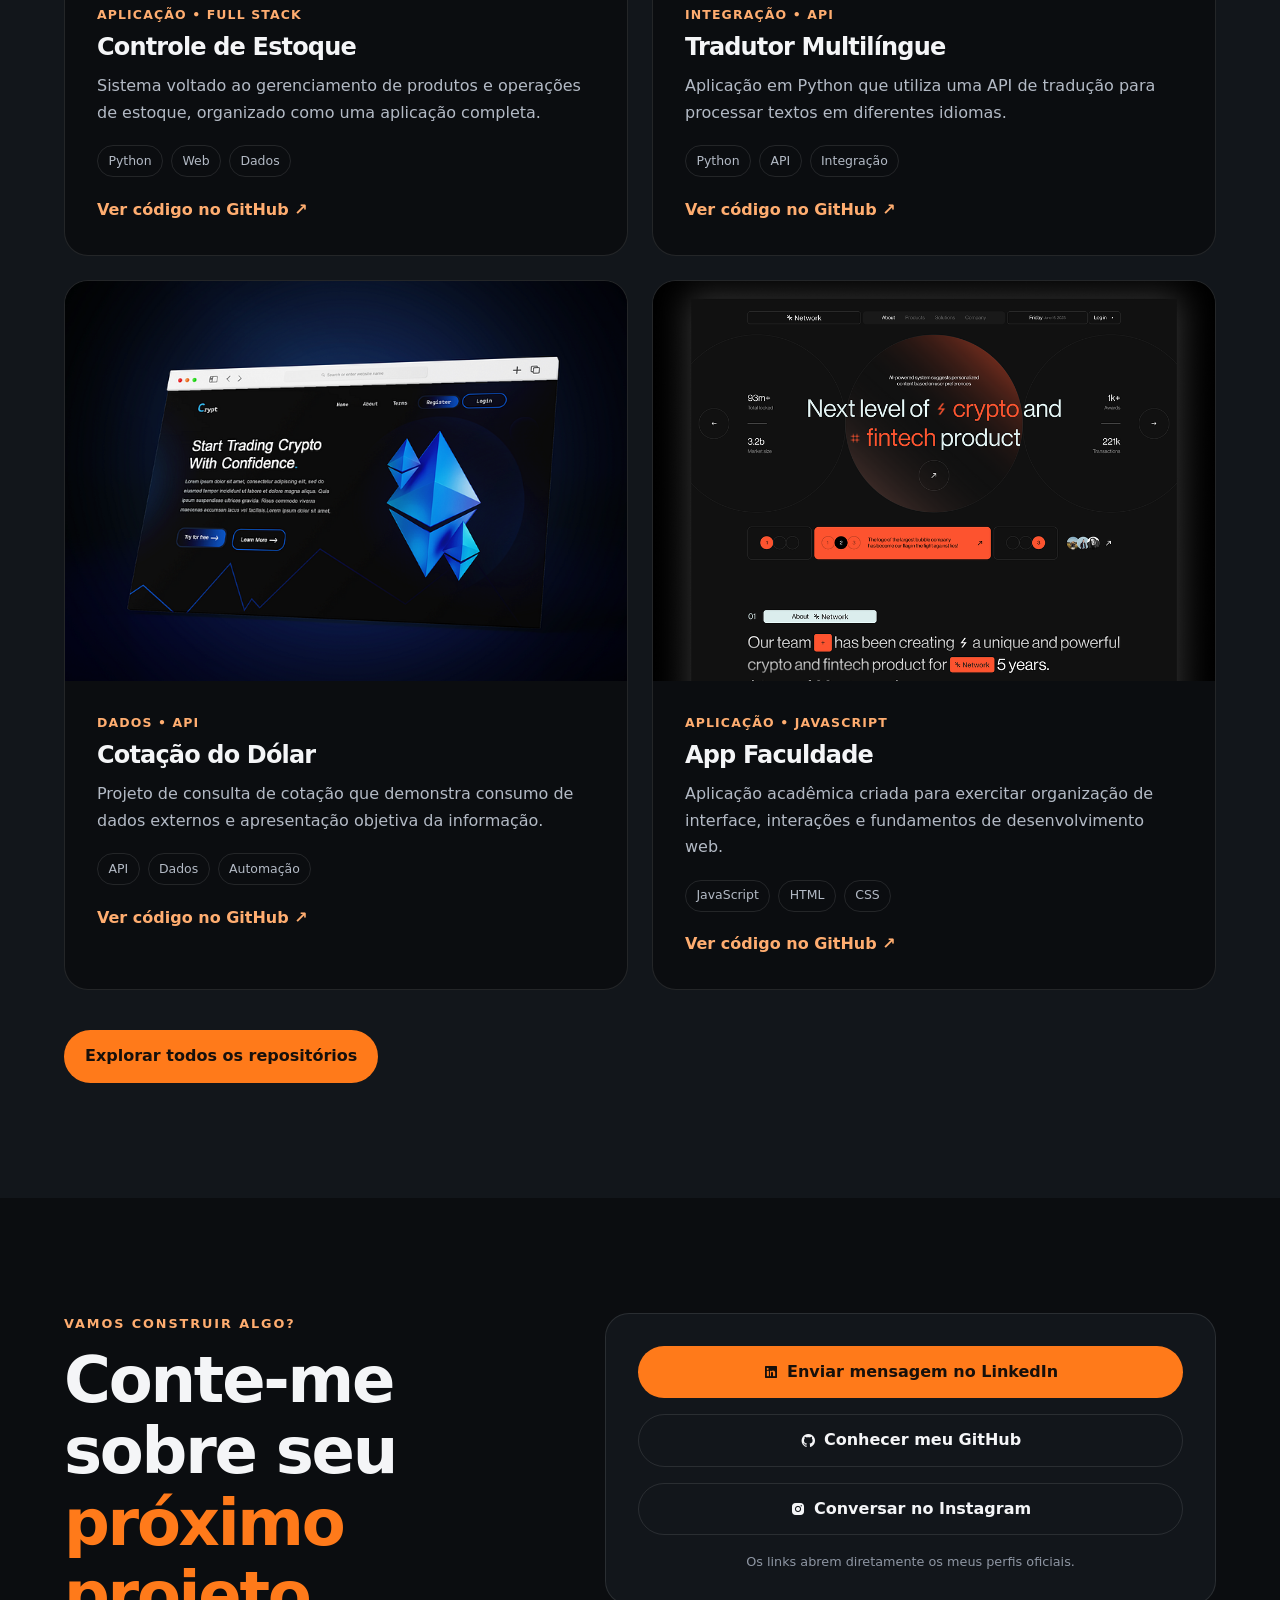
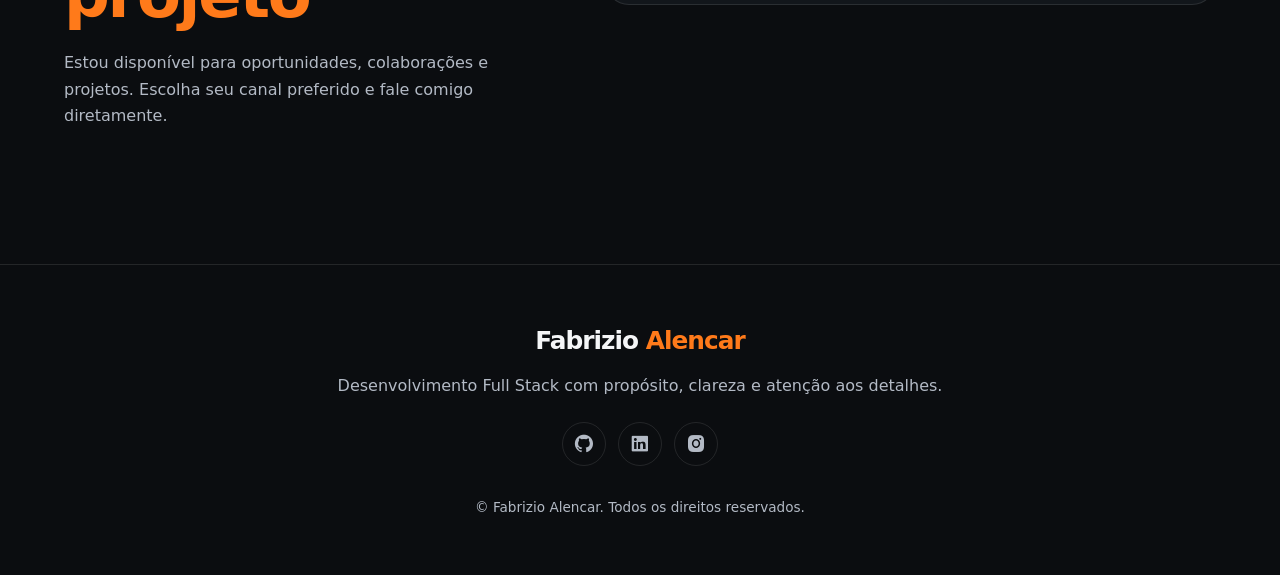
==== commit 4d64b8fd: "feat: modernize accessible portfolio structure" ====
--- a/index.html
+++ b/index.html
@@ -1,228 +1,128 @@
 <!DOCTYPE html>
-<html lang="pt-br">
+<html lang="pt-BR">
+<head>
+  <meta charset="UTF-8">
+  <meta name="viewport" content="width=device-width, initial-scale=1">
+  <title>Fabrizio Alencar | Desenvolvedor Full Stack</title>
+  <meta name="description" content="Portfólio de Fabrizio Alencar, desenvolvedor Full Stack especializado em aplicações web, APIs, automação e soluções digitais.">
+  <meta name="author" content="Fabrizio Alencar">
+  <meta name="theme-color" content="#0b0d10">
+  <link rel="canonical" href="https://fabrizioalencardev.github.io/Fabrizio-Alencar/">
+  <meta property="og:type" content="website">
+  <meta property="og:locale" content="pt_BR">
+  <meta property="og:title" content="Fabrizio Alencar | Desenvolvedor Full Stack">
+  <meta property="og:description" content="Aplicações web, APIs e soluções digitais construídas com foco em qualidade, desempenho e experiência.">
+  <meta property="og:url" content="https://fabrizioalencardev.github.io/Fabrizio-Alencar/">
+  <meta property="og:image" content="https://fabrizioalencardev.github.io/Fabrizio-Alencar/img/Me1.png">
+  <meta name="twitter:card" content="summary_large_image">
+  <link rel="preconnect" href="https://unpkg.com" crossorigin>
+  <link rel="stylesheet" href="https://unpkg.com/boxicons@2.1.4/css/boxicons.min.css">
+  <link rel="stylesheet" href="css/style_responsivo.css">
+  <script src="js/main_atualizado.js" defer></script>
+</head>
+<body>
+  <a class="skip-link" href="#main-content">Ir para o conteúdo principal</a>
+  <header class="header">
+    <a href="#home" class="logo" aria-label="Fabrizio Alencar — início">Fabrizio <span>Alencar</span></a>
+    <button class="menu-toggle" id="menu-toggle" type="button" aria-label="Abrir menu" aria-expanded="false" aria-controls="main-navigation"><i class="bx bx-menu" aria-hidden="true"></i></button>
+    <nav class="navbar" id="main-navigation" aria-label="Navegação principal">
+      <a href="#home">Início</a><a href="#about">Sobre</a><a href="#services">Serviços</a><a href="#projects">Projetos</a><a href="#contact">Contato</a>
+    </nav>
+    <a class="gradient-btn" href="#contact">Vamos conversar</a>
+  </header>
 
-<head>
-    <meta charset="UTF-8">
-    <meta name="viewport" content="width=device-width, initial-scale=1.0">
-    <title>Portfolio Website</title>
-    <link rel="stylesheet" href="css/style_responsivo.css">
-    <link href='https://unpkg.com/boxicons@2.1.4/css/boxicons.min.css' rel='stylesheet'>
-    
-</head>
-
-<body>
-
-    <header class="header">
-
-        <a href="#home" class="logo">
-            Fabrizio <span>Alencar</span>
-        </a>
-
-        <i class="bx bx-menu" id="menu-icon"></i>
-
-        <nav class="navbar">
-            <a href="#home">Inicio</a>
-            <a href="#about">Sobre</a>
-            <a href="#services">Serviços</a>
-            <a href="#projects">Projetos</a>
-            <a href="#contact">Contato</a>
-        </nav>
-
-        <button class="gradient-btn">Entre em contato comigo</button>
-    </header>
-
-    <section class="home" id="home">
-        <div class="home-content">
-            <h1>Olá, meu nome é <span>Fabrizio</span></h1>
-            <h3>
-                Sou um <span>Desenvolvedor Full Stack</span>
-            </h3>
-            <p>Especializado em criar soluções dinâmicas e funcionais. Com experiência tanto em frontend quanto em backend, estou sempre em busca de aprimorar a performance e garantir uma ótima experiência do usuário.</p>
-
-            <div class="social-icons">
-                <a href="https://github.com/FabrizioAlencarDev" target="_blank" rel="noopener noreferrer">
-                    <i class="bx bxl-github"></i>
-                </a>
-
-                <a href="https://www.linkedin.com/in/fabrizio-alencar-dev/" target="_blank" rel="noopener noreferrer">
-                    <i class="bx bxl-linkedin-square"></i>
-                </a>
-
-                <a href="https://www.instagram.com/fabrizioalencar/" target="_blank" rel="noopener noreferrer">
-                    <i class="bx bxl-instagram-alt"></i>
-                </a>
-            </div>
-
-            <div class="btn-group">
-                <a href="https://wa.me/5594996624957" target="_blank" rel="noopener noreferrer" class="btn">Contratar</a>
-                <a href="#contact" class="btn">Contato</a>
-            </div>
+  <main id="main-content">
+    <section class="hero" id="home" aria-labelledby="hero-title">
+      <div class="hero-content">
+        <p class="eyebrow">Olá, eu sou</p>
+        <h1 id="hero-title">Fabrizio <span>Alencar</span></h1>
+        <h2>Desenvolvedor Full Stack</h2>
+        <p class="hero-text">Transformo necessidades de negócio em produtos digitais rápidos, acessíveis e fáceis de usar — do frontend à API.</p>
+        <div class="hero-actions">
+          <a href="#projects" class="btn">Conhecer projetos</a>
+          <a href="https://www.linkedin.com/in/fabrizio-alencar-dev/" target="_blank" rel="noopener noreferrer" class="btn btn-secondary">Conversar no LinkedIn</a>
         </div>
-
-        <div class="home-img">
-            <img src="img/foto_site.png" alt=""> 
+        <div class="social-icons" aria-label="Redes sociais">
+          <a href="https://github.com/FabrizioAlencarDev" target="_blank" rel="noopener noreferrer" aria-label="GitHub de Fabrizio"><i class="bx bxl-github" aria-hidden="true"></i></a>
+          <a href="https://www.linkedin.com/in/fabrizio-alencar-dev/" target="_blank" rel="noopener noreferrer" aria-label="LinkedIn de Fabrizio"><i class="bx bxl-linkedin-square" aria-hidden="true"></i></a>
+          <a href="https://www.instagram.com/fabrizioalencar/" target="_blank" rel="noopener noreferrer" aria-label="Instagram de Fabrizio"><i class="bx bxl-instagram-alt" aria-hidden="true"></i></a>
         </div>
+      </div>
+      <div class="hero-image"><img src="img/Me1.png" width="560" height="560" alt="Retrato de Fabrizio Alencar" fetchpriority="high"></div>
     </section>
 
-    <section class="about" id="about">
-        <div class="about-img">
-            <img src="img/foto_site.png" alt=""> 
-        </div>
-
-        <div class="about-content">
-            <h2>Sobre <span>Mim</span></h2>
-            <p>Olá! Me chamo Fabrizio, um entusiasta de tecnologia e esportes, com 25 anos de idade. Atualmente, graduado em Análise e Desenvolvimento de Sistemas pela ESTÁCIO e especializado no desenvolvimento Full Stack, tanto em backend quanto em frontend.</p><br>
-            <p>Tenho um domínio intermediário e avançando em uma variedade de ferramentas e linguagens como JavaScript, Python, HTML, CSS, GIT, SQL, Power BI, DevOps, Docker, além de diversas soluções da Microsoft como Office 365, Dynamics 365, Power Platform e tecnologias Low-Code. Estou sempre em busca de aprimoramento contínuo e, atualmente, estou me aprofundando em Machine Learning, Sass, Flutter, React e Django.</p><br>
-            <p>Minha paixão é transformar ideias em soluções funcionais e impactantes, buscando sempre a inovação e a eficiência em cada projeto que realizo.</p>
-            <a href="https://www.linkedin.com/in/fabrizio-alencar-dev/" target="_blank" rel="noopener noreferrer" class="btn">Leia Mais</a>
-        </div>
+    <section class="about" id="about" aria-labelledby="about-title">
+      <div class="about-image"><img src="img/Me.png" width="560" height="560" alt="Fabrizio Alencar, desenvolvedor Full Stack" loading="lazy"></div>
+      <div class="about-content">
+        <p class="eyebrow">Sobre mim</p>
+        <h2 id="about-title">Tecnologia com <span>propósito</span></h2>
+        <p>Sou graduado em Análise e Desenvolvimento de Sistemas pela Estácio e atuo na construção de soluções completas, conectando interfaces intuitivas, regras de negócio e dados.</p>
+        <p>Trabalho com JavaScript, Python, HTML, CSS, Git, SQL, Power BI, Docker, DevOps e o ecossistema Microsoft. Continuo evoluindo em React, Django, Flutter, Sass e Machine Learning.</p>
+        <ul class="highlights">
+          <li><i class="bx bx-check" aria-hidden="true"></i> Desenvolvimento orientado a problemas reais</li>
+          <li><i class="bx bx-check" aria-hidden="true"></i> Código legível, responsivo e sustentável</li>
+          <li><i class="bx bx-check" aria-hidden="true"></i> Comunicação clara durante todo o projeto</li>
+        </ul>
+        <a href="https://www.linkedin.com/in/fabrizio-alencar-dev/" target="_blank" rel="noopener noreferrer" class="text-link">Conheça minha trajetória no LinkedIn <span aria-hidden="true">↗</span></a>
+      </div>
     </section>
 
-    <section class="services" id="services">
-        <h2 class="heading">Serviços</h2>
-
-        <div class="services-container">
-            <div class="services-box">
-                <div class="services-info">
-                    <i class="bx bx-code"></i>
-                    <h4>API RESTful</h4>
-                    <p>Desenvolvo e integro APIs RESTful para conectar sistemas de forma eficiente e escalável. Meu foco é criar soluções robustas e seguras, garantindo a comunicação perfeita entre diferentes plataformas. Utilizo as melhores práticas de desenvolvimento, como autenticação, controle de versões e documentação clara, para proporcionar APIs que facilitam a integração e o crescimento de negócios.</p>
-                </div>
-            </div>
-
-            <div class="services-box">
-                <div class="services-info">
-                    <i class="bx bx-code"></i>
-                    <h4>Frontend Developer</h4>
-                    <p>Desenvolvo interfaces modernas e responsivas, focadas em oferecer a melhor experiência ao usuário. Com atenção aos detalhes de design e performance, transformo layouts em aplicações web funcionais e dinâmicas, garantindo interatividade e navegação intuitiva em diferentes dispositivos.</p>
-                </div>
-            </div>
-
-            <div class="services-box">
-                <div class="services-info">
-                    <i class="bx bx-code-curly"></i>
-                    <h4>Backend Developer</h4>
-                    <p>Especializado em desenvolvimento backend, foco na criação de sistemas robustos, seguros e escaláveis. Proporciono a lógica de negócio por trás das aplicações, garantindo a integração eficiente com bancos de dados, APIs e outras tecnologias, além de otimizar o desempenho e a segurança das operações.</p>
-                </div>
-            </div>
-        </div>
+    <section class="services" id="services" aria-labelledby="services-title">
+      <div class="section-heading"><p class="eyebrow">Como posso ajudar</p><h2 id="services-title">Serviços</h2></div>
+      <div class="services-grid">
+        <article class="service-card"><i class="bx bx-code-alt" aria-hidden="true"></i><h3>Aplicações web</h3><p>Interfaces modernas, responsivas e acessíveis, construídas para oferecer uma experiência consistente em qualquer dispositivo.</p></article>
+        <article class="service-card"><i class="bx bx-server" aria-hidden="true"></i><h3>Backend e APIs</h3><p>APIs REST, regras de negócio, integrações e bancos de dados com foco em segurança, clareza e evolução sustentável.</p></article>
+        <article class="service-card"><i class="bx bx-line-chart" aria-hidden="true"></i><h3>Dados e automação</h3><p>Dashboards, automações e integrações que reduzem trabalho manual e transformam dados em decisões práticas.</p></article>
+      </div>
     </section>
 
-    <section class="projects" id="projects">
-        <h2 class="heading">Projetos</h2>
-
-        <div class="projects-box">
-
-            <div class="project-card">
-                <img src="img/project1.png" alt="" width="300" height="200"> <!-- Adicione os tamanhos -->
-                <h3>Projeto 1</h3>
-                <p>Uma plataforma inovadora de inteligência artificial que permite a criação de conteúdo visual com templates personalizáveis, potencializando a criatividade com recursos avançados de IA.</p>
-                <div class="btn">Visualizar projeto</div>
-            </div>
-
-            <div class="project-card">
-                <img src="img/project2.png" alt="" width="300" height="200"> <!-- Adicione os tamanhos -->
-                <h3>Projeto 2</h3>
-                <p>Um design moderno para uma loja de óculos online, oferecendo uma experiência imersiva para os usuários escolherem e visualizarem seus acessórios com facilidade.</p>
-                <div class="btn">Visualizar projeto</div>
-            </div>
-
-            <div class="project-card">
-                <img src="img/project3.png" alt="" width="300" height="200"> <!-- Adicione os tamanhos -->
-                <h3>Projeto 3</h3>
-                <p>Um site intuitivo para negociação de criptomoedas, proporcionando uma experiência segura e confiável para traders de todos os níveis, com ferramentas de análise avançada.</p>
-                <div class="btn">Visualizar projeto</div>
-            </div>
-
-            <div class="project-card">
-                <img src="img/project4.png" alt="" width="300" height="200"> <!-- Adicione os tamanhos -->
-                <h3>Projeto 4</h3>
-                <p>Uma plataforma fintech que reúne segurança e inovação para oferecer produtos financeiros e de criptomoeda, desenvolvidos para atender às necessidades de um mercado em crescimento.</p>
-                <div class="btn">Visualizar projeto</div>
-            </div>
-
-            <div class="project-card">
-                <img src="img/project5.png" alt="" width="300" height="200"> <!-- Adicione os tamanhos -->
-                <h3>Projeto 5</h3>
-                <p>Um serviço de marketing automatizado que simplifica o gerenciamento de campanhas, oferecendo ferramentas para otimizar o alcance e o engajamento de maneira eficiente.</p>
-                <div class="btn">Visualizar projeto</div>
-            </div>
-
-            <div class="project-card">
-                <img src="img/project6.png" alt="" width="300" height="200"> <!-- Adicione os tamanhos -->
-                <h3>Projeto 6</h3>
-                <p>Um projeto criativo de design gráfico, focado em comunicação visual e arte contemporânea, explorando formas inovadoras de expressão visual em mídia digital.</p>
-                <div class="btn">Visualizar projeto</div>
-            </div>
-        </div>
+    <section class="projects" id="projects" aria-labelledby="projects-title">
+      <div class="section-heading"><p class="eyebrow">Código em prática</p><h2 id="projects-title">Projetos selecionados</h2><p>Uma seleção de projetos públicos disponíveis para consulta no GitHub.</p></div>
+      <div class="projects-grid">
+        <article class="project-card">
+          <img src="img/project1.png" width="600" height="400" alt="Prévia do sistema de controle de estoque" loading="lazy">
+          <div class="project-content"><p class="project-type">Aplicação • Full Stack</p><h3>Controle de Estoque</h3><p>Sistema voltado ao gerenciamento de produtos e operações de estoque, organizado como uma aplicação completa.</p><div class="tags"><span>Python</span><span>Web</span><span>Dados</span></div><a class="project-link" href="https://github.com/FabrizioAlencarDev/ControleEstoque" target="_blank" rel="noopener noreferrer">Ver código no GitHub <span aria-hidden="true">↗</span></a></div>
+        </article>
+        <article class="project-card">
+          <img src="img/project2.png" width="600" height="400" alt="Prévia de um tradutor multilíngue" loading="lazy">
+          <div class="project-content"><p class="project-type">Integração • API</p><h3>Tradutor Multilíngue</h3><p>Aplicação em Python que utiliza uma API de tradução para processar textos em diferentes idiomas.</p><div class="tags"><span>Python</span><span>API</span><span>Integração</span></div><a class="project-link" href="https://github.com/FabrizioAlencarDev/Translate-API" target="_blank" rel="noopener noreferrer">Ver código no GitHub <span aria-hidden="true">↗</span></a></div>
+        </article>
+        <article class="project-card">
+          <img src="img/project3.png" width="600" height="400" alt="Prévia de uma aplicação de cotação do dólar" loading="lazy">
+          <div class="project-content"><p class="project-type">Dados • API</p><h3>Cotação do Dólar</h3><p>Projeto de consulta de cotação que demonstra consumo de dados externos e apresentação objetiva da informação.</p><div class="tags"><span>API</span><span>Dados</span><span>Automação</span></div><a class="project-link" href="https://github.com/FabrizioAlencarDev/API-D-lar-Cota-o" target="_blank" rel="noopener noreferrer">Ver código no GitHub <span aria-hidden="true">↗</span></a></div>
+        </article>
+        <article class="project-card">
+          <img src="img/project4.png" width="600" height="400" alt="Prévia de uma aplicação acadêmica" loading="lazy">
+          <div class="project-content"><p class="project-type">Aplicação • JavaScript</p><h3>App Faculdade</h3><p>Aplicação acadêmica criada para exercitar organização de interface, interações e fundamentos de desenvolvimento web.</p><div class="tags"><span>JavaScript</span><span>HTML</span><span>CSS</span></div><a class="project-link" href="https://github.com/FabrizioAlencarDev/App-faculdade" target="_blank" rel="noopener noreferrer">Ver código no GitHub <span aria-hidden="true">↗</span></a></div>
+        </article>
+      </div>
+      <a class="btn projects-cta" href="https://github.com/FabrizioAlencarDev?tab=repositories" target="_blank" rel="noopener noreferrer">Explorar todos os repositórios</a>
     </section>
 
-    <section class="contact" id="contact">
-        <h2 class="heading">Entre em contato <span>comigo</span></h2>
+    <section class="contact" id="contact" aria-labelledby="contact-title">
+      <div class="contact-copy">
+        <p class="eyebrow">Vamos construir algo?</p>
+        <h2 id="contact-title">Conte-me sobre seu <span>próximo projeto</span></h2>
+        <p>Estou disponível para oportunidades, colaborações e projetos. Escolha seu canal preferido e fale comigo diretamente.</p>
+      </div>
+      <div class="contact-form" aria-label="Canais de contato">
+        <div class="field field-full"><a class="btn" href="https://www.linkedin.com/in/fabrizio-alencar-dev/" target="_blank" rel="noopener noreferrer"><i class="bx bxl-linkedin-square" aria-hidden="true"></i> Enviar mensagem no LinkedIn</a></div>
+        <div class="field field-full"><a class="btn btn-secondary" href="https://github.com/FabrizioAlencarDev" target="_blank" rel="noopener noreferrer"><i class="bx bxl-github" aria-hidden="true"></i> Conhecer meu GitHub</a></div>
+        <div class="field field-full"><a class="btn btn-secondary" href="https://www.instagram.com/fabrizioalencar/" target="_blank" rel="noopener noreferrer"><i class="bx bxl-instagram-alt" aria-hidden="true"></i> Conversar no Instagram</a></div>
+        <p class="form-note field-full">Os links abrem diretamente os meus perfis oficiais.</p>
+      </div>
+    </section>
+  </main>
 
-        <form action="#">
-            <div class="input-group">
-                <div class="input-box">
-                    <input type="text" placeholder="Nome completo">
-                    <input type="email" placeholder="Email">
-                </div>
-
-                <div class="input-box">
-                    <input type="number" placeholder="Telefone">
-                    <input type="text" placeholder="Assunto">
-                </div>
-            </div>
-            <div class="input-group-2">
-                <textarea name="" id="" placeholder="Sua mensagem" cols="30" rows="10"></textarea>
-                <input type="submit" value="Enviar mensagem" class="btn">
-            </div>
-        </form>
-    </section>
-
-    <footer class="footer">
-        <div class="social-icons">
-            <a href="https://github.com/FabrizioAlencarDev" target="_blank" rel="noopener noreferrer">
-                <i class="bx bxl-github"></i>
-            </a>
-
-            <a href="https://www.linkedin.com/in/fabrizio-alencar-dev/" target="_blank" rel="noopener noreferrer">
-                <i class="bx bxl-linkedin-square"></i>
-            </a>
-
-            <a href="https://www.instagram.com/fabrizioalencar/" target="_blank" rel="noopener noreferrer">
-                <i class="bx bxl-instagram-alt"></i>
-            </a>
-        </div>
-
-        <ul class="list">
-            <li>
-                <a href="#">FAQ</a>
-            </li>
-
-            <li>
-                <a href="#services">Serviços</a>
-            </li>
-
-            <li>
-                <a href="#about">Sobre mim</a>
-            </li>
-
-            <li>
-                <a href="#projects">Projetos</a>
-            </li>
-
-            <li>
-                <a href="#contact">Contato</a>
-            </li>
-        </ul>
-
-        <p class="copyright">
-            &copy; 2024 Fabrizio Alencar. Todos os direitos reservados. Criado e projetado por <a href="https://www.linkedin.com/in/fabrizio-alencar-dev/">Fabrizio</a>
-        </p>
-    </footer>
-
-    <script src="js/main_atualizado.js"></script>
-
+  <footer class="footer">
+    <a href="#home" class="logo">Fabrizio <span>Alencar</span></a>
+    <p>Desenvolvimento Full Stack com propósito, clareza e atenção aos detalhes.</p>
+    <div class="social-icons" aria-label="Redes sociais">
+      <a href="https://github.com/FabrizioAlencarDev" target="_blank" rel="noopener noreferrer" aria-label="GitHub de Fabrizio"><i class="bx bxl-github" aria-hidden="true"></i></a>
+      <a href="https://www.linkedin.com/in/fabrizio-alencar-dev/" target="_blank" rel="noopener noreferrer" aria-label="LinkedIn de Fabrizio"><i class="bx bxl-linkedin-square" aria-hidden="true"></i></a>
+      <a href="https://www.instagram.com/fabrizioalencar/" target="_blank" rel="noopener noreferrer" aria-label="Instagram de Fabrizio"><i class="bx bxl-instagram-alt" aria-hidden="true"></i></a>
+    </div>
+    <p class="copyright">&copy; <span id="current-year"></span> Fabrizio Alencar. Todos os direitos reservados.</p>
+  </footer>
 </body>
-
-</html>
+</html>
--- a/css/style_responsivo.css
+++ b/css/style_responsivo.css
@@ -0,0 +1,248 @@
+:root {
+  --bg: #0b0d10;
+  --surface: #12161b;
+  --surface-2: #181d24;
+  --text: #f4f5f7;
+  --muted: #b3bac5;
+  --primary: #ff7a1a;
+  --primary-light: #ffad70;
+  --border: rgba(255, 255, 255, .1);
+  --shadow: 0 24px 70px rgba(0, 0, 0, .32);
+  --radius: 24px;
+  --max-width: 1180px;
+}
+
+* { box-sizing: border-box; margin: 0; padding: 0; }
+html { scroll-behavior: smooth; scroll-padding-top: 92px; }
+body {
+  min-width: 280px;
+  background: var(--bg);
+  color: var(--text);
+  font-family: Inter, ui-sans-serif, system-ui, -apple-system, BlinkMacSystemFont, "Segoe UI", sans-serif;
+  line-height: 1.65;
+  -webkit-font-smoothing: antialiased;
+}
+body.menu-open { overflow: hidden; }
+img { display: block; max-width: 100%; }
+a { color: inherit; text-decoration: none; }
+button, input, textarea { font: inherit; }
+button { color: inherit; }
+::selection { color: #111; background: var(--primary-light); }
+
+.skip-link {
+  position: fixed;
+  top: 12px;
+  left: 12px;
+  z-index: 9999;
+  padding: .75rem 1rem;
+  border-radius: 10px;
+  background: var(--text);
+  color: var(--bg);
+  transform: translateY(-150%);
+}
+.skip-link:focus { transform: translateY(0); }
+:focus-visible { outline: 3px solid var(--primary-light); outline-offset: 4px; }
+
+.header {
+  position: fixed;
+  inset: 0 0 auto;
+  z-index: 1000;
+  display: flex;
+  align-items: center;
+  gap: 2rem;
+  min-height: 78px;
+  padding: 1rem max(5vw, calc((100vw - var(--max-width)) / 2));
+  background: rgba(11, 13, 16, .82);
+  border-bottom: 1px solid var(--border);
+  backdrop-filter: blur(18px);
+}
+.logo { white-space: nowrap; font-size: clamp(1.2rem, 3vw, 1.55rem); font-weight: 850; letter-spacing: -.04em; }
+.logo span, h1 span, h2 span { color: var(--primary); }
+.navbar { display: flex; align-items: center; gap: clamp(1rem, 2.3vw, 2rem); margin-left: auto; }
+.navbar a { color: var(--muted); font-size: .95rem; font-weight: 650; transition: color .2s ease; }
+.navbar a:hover, .navbar a.active { color: var(--text); }
+.gradient-btn, .btn {
+  display: inline-flex;
+  align-items: center;
+  justify-content: center;
+  gap: .5rem;
+  min-height: 48px;
+  padding: .75rem 1.25rem;
+  border: 1px solid transparent;
+  border-radius: 999px;
+  background: var(--primary);
+  color: #17100b;
+  font-weight: 800;
+  cursor: pointer;
+  transition: transform .2s ease, box-shadow .2s ease, background .2s ease;
+}
+.gradient-btn:hover, .btn:hover { background: var(--primary-light); transform: translateY(-2px); box-shadow: 0 12px 30px rgba(255, 122, 26, .22); }
+.menu-toggle { display: none; border: 0; background: transparent; font-size: 2rem; cursor: pointer; }
+
+section { padding: clamp(5rem, 9vw, 8rem) max(5vw, calc((100vw - var(--max-width)) / 2)); }
+.eyebrow { margin-bottom: .65rem; color: var(--primary-light); font-size: .8rem; font-weight: 850; letter-spacing: .15em; text-transform: uppercase; }
+h1, h2, h3 { line-height: 1.12; letter-spacing: -.035em; }
+h1 { font-size: clamp(3rem, 8vw, 6.3rem); }
+h2 { font-size: clamp(2.2rem, 5vw, 4rem); }
+h3 { font-size: 1.5rem; }
+
+.hero {
+  min-height: 100svh;
+  display: grid;
+  grid-template-columns: minmax(0, 1.15fr) minmax(280px, .85fr);
+  align-items: center;
+  gap: clamp(3rem, 8vw, 7rem);
+  padding-top: 9rem;
+  background: radial-gradient(circle at 78% 22%, rgba(255, 122, 26, .14), transparent 34%);
+}
+.hero-content h2 { margin-top: .6rem; font-size: clamp(1.5rem, 4vw, 2.6rem); color: var(--muted); }
+.hero-text { max-width: 680px; margin: 1.5rem 0 2rem; color: var(--muted); font-size: clamp(1rem, 2vw, 1.18rem); }
+.hero-actions { display: flex; flex-wrap: wrap; gap: .9rem; }
+.btn-secondary { background: transparent; color: var(--text); border-color: var(--border); }
+.btn-secondary:hover { color: var(--bg); border-color: var(--primary-light); }
+.social-icons { display: flex; align-items: center; gap: .75rem; margin-top: 2rem; }
+.social-icons a {
+  display: grid;
+  place-items: center;
+  width: 44px;
+  height: 44px;
+  border: 1px solid var(--border);
+  border-radius: 50%;
+  color: var(--muted);
+  font-size: 1.35rem;
+  transition: color .2s ease, border-color .2s ease, transform .2s ease;
+}
+.social-icons a:hover { color: var(--primary-light); border-color: var(--primary); transform: translateY(-3px); }
+.hero-image, .about-image { position: relative; }
+.hero-image::before {
+  content: "";
+  position: absolute;
+  inset: 7%;
+  z-index: -1;
+  border-radius: 50%;
+  background: var(--primary);
+  filter: blur(70px);
+  opacity: .22;
+}
+.hero-image img, .about-image img {
+  width: min(100%, 560px);
+  aspect-ratio: 1;
+  margin-inline: auto;
+  border: 1px solid var(--border);
+  border-radius: 42% 58% 48% 52% / 50% 42% 58% 50%;
+  object-fit: cover;
+  object-position: top;
+  box-shadow: var(--shadow);
+}
+
+.about { display: grid; grid-template-columns: .85fr 1.15fr; align-items: center; gap: clamp(3rem, 8vw, 7rem); background: var(--surface); }
+.about-content > p:not(.eyebrow) { margin-top: 1.25rem; color: var(--muted); }
+.highlights { display: grid; gap: .7rem; margin: 1.7rem 0; list-style: none; }
+.highlights li { display: flex; align-items: center; gap: .65rem; }
+.highlights i { color: var(--primary); font-size: 1.35rem; }
+.text-link, .project-link { color: var(--primary-light); font-weight: 750; text-underline-offset: 5px; }
+.text-link:hover, .project-link:hover { text-decoration: underline; }
+
+.section-heading { max-width: 720px; margin: 0 auto 3rem; text-align: center; }
+.section-heading > p:last-child:not(.eyebrow) { margin-top: 1rem; color: var(--muted); }
+.services-grid { display: grid; grid-template-columns: repeat(3, minmax(0, 1fr)); gap: 1.2rem; }
+.service-card {
+  padding: clamp(1.5rem, 4vw, 2.5rem);
+  border: 1px solid var(--border);
+  border-radius: var(--radius);
+  background: linear-gradient(145deg, var(--surface-2), var(--surface));
+  box-shadow: var(--shadow);
+}
+.service-card > i { color: var(--primary); font-size: 2.7rem; }
+.service-card h3 { margin: 1.2rem 0 .7rem; }
+.service-card p { color: var(--muted); }
+
+.projects { background: var(--surface); }
+.projects-grid { display: grid; grid-template-columns: repeat(2, minmax(0, 1fr)); gap: 1.5rem; }
+.project-card {
+  overflow: hidden;
+  border: 1px solid var(--border);
+  border-radius: var(--radius);
+  background: var(--bg);
+  transition: transform .25s ease, border-color .25s ease;
+}
+.project-card:hover { transform: translateY(-6px); border-color: rgba(255, 122, 26, .55); }
+.project-card > img { width: 100%; aspect-ratio: 3 / 2; object-fit: cover; }
+.project-content { padding: clamp(1.4rem, 4vw, 2rem); }
+.project-type { color: var(--primary-light); font-size: .78rem; font-weight: 800; letter-spacing: .09em; text-transform: uppercase; }
+.project-content h3 { margin: .5rem 0 .8rem; }
+.project-content > p:not(.project-type) { color: var(--muted); }
+.tags { display: flex; flex-wrap: wrap; gap: .5rem; margin: 1.2rem 0; }
+.tags span { padding: .3rem .65rem; border: 1px solid var(--border); border-radius: 999px; color: var(--muted); font-size: .78rem; }
+.projects-cta { width: fit-content; margin: 2.5rem auto 0; }
+
+.contact { display: grid; grid-template-columns: .85fr 1.15fr; gap: clamp(3rem, 7vw, 6rem); align-items: start; }
+.contact-copy > p:not(.eyebrow) { margin: 1.2rem 0; color: var(--muted); }
+.contact-direct { display: inline-flex; align-items: center; gap: .6rem; color: var(--primary-light); font-weight: 750; }
+.contact-direct i { font-size: 1.5rem; }
+.contact-form { display: grid; grid-template-columns: repeat(2, minmax(0, 1fr)); gap: 1rem; padding: clamp(1.3rem, 4vw, 2rem); border: 1px solid var(--border); border-radius: var(--radius); background: var(--surface); }
+.field { display: grid; gap: .4rem; }
+.field-full { grid-column: 1 / -1; }
+.field label { color: var(--muted); font-size: .9rem; font-weight: 700; }
+.optional, .form-note { color: #8e96a3; font-size: .8rem; font-weight: 500; }
+.field input, .field textarea {
+  width: 100%;
+  border: 1px solid var(--border);
+  border-radius: 12px;
+  background: var(--bg);
+  color: var(--text);
+  padding: .85rem 1rem;
+  resize: vertical;
+}
+.field input:focus, .field textarea:focus { border-color: var(--primary); outline: 2px solid rgba(255, 122, 26, .18); }
+.form-note { text-align: center; }
+
+.footer { display: grid; justify-items: center; gap: .7rem; padding: 3.5rem 5vw; border-top: 1px solid var(--border); text-align: center; }
+.footer > p { color: var(--muted); }
+.footer .social-icons { margin-top: .7rem; }
+.copyright { margin-top: 1.2rem; font-size: .85rem; }
+
+@media (max-width: 900px) {
+  .menu-toggle { display: block; margin-left: auto; }
+  .gradient-btn { display: none; }
+  .navbar {
+    position: fixed;
+    inset: 78px 0 auto;
+    display: grid;
+    gap: 0;
+    padding: 1rem 5vw 1.5rem;
+    background: rgba(11, 13, 16, .98);
+    border-bottom: 1px solid var(--border);
+    transform: translateY(-140%);
+    visibility: hidden;
+    transition: transform .25s ease, visibility .25s ease;
+  }
+  .navbar.open { transform: translateY(0); visibility: visible; }
+  .navbar a { padding: .85rem 0; font-size: 1.1rem; }
+  .hero, .about, .contact { grid-template-columns: 1fr; }
+  .hero { text-align: center; }
+  .hero-content { order: 2; }
+  .hero-image { order: 1; width: min(72vw, 430px); margin-inline: auto; }
+  .hero-text { margin-inline: auto; }
+  .hero-actions, .hero .social-icons { justify-content: center; }
+  .about-image { width: min(72vw, 430px); margin-inline: auto; }
+}
+
+@media (max-width: 700px) {
+  section { padding-inline: 1.25rem; }
+  .services-grid, .projects-grid { grid-template-columns: 1fr; }
+  .contact-form { grid-template-columns: 1fr; }
+  .field { grid-column: 1; }
+}
+
+@media (max-width: 420px) {
+  .header { padding-inline: 1rem; }
+  .hero-actions { flex-direction: column; }
+  .hero-actions .btn { width: 100%; }
+  .hero-image, .about-image { width: 88vw; }
+}
+
+@media (prefers-reduced-motion: reduce) {
+  html { scroll-behavior: auto; }
+  *, *::before, *::after { scroll-behavior: auto !important; transition-duration: .01ms !important; animation-duration: .01ms !important; animation-iteration-count: 1 !important; }
+}
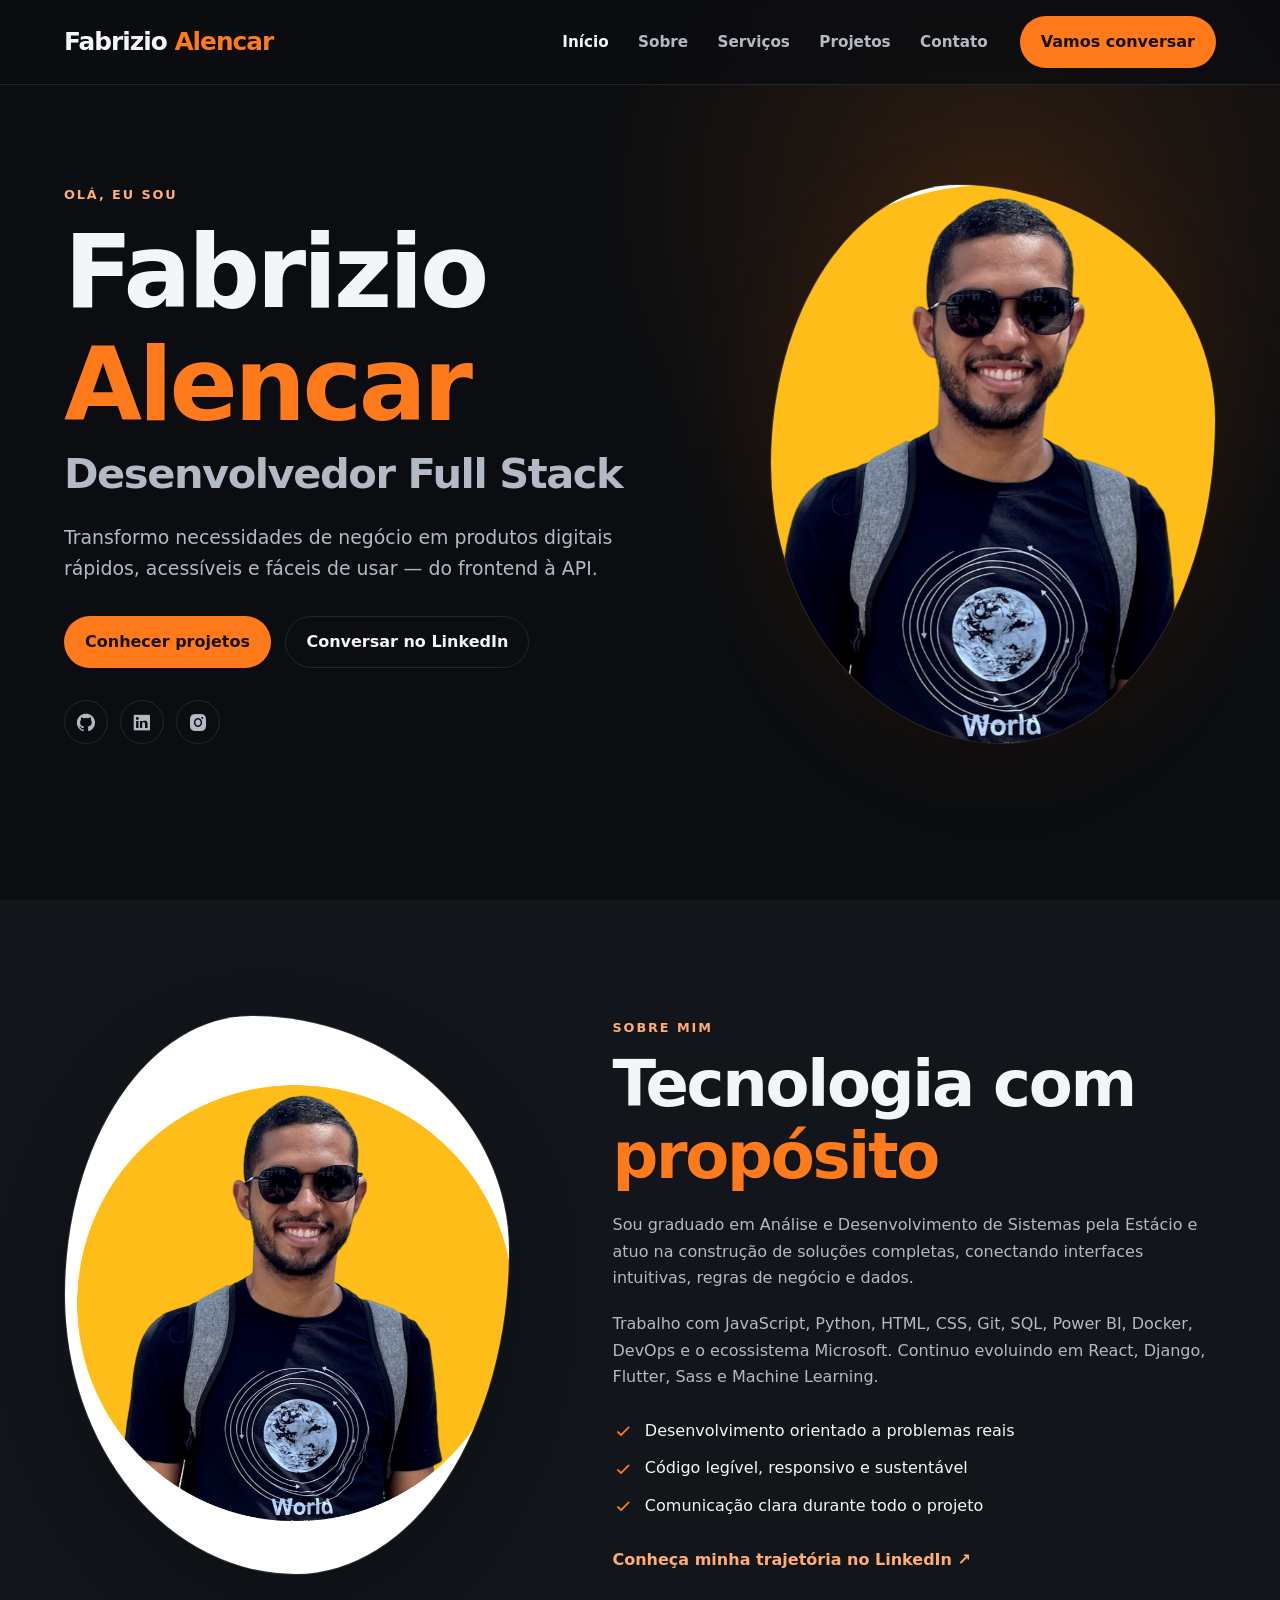
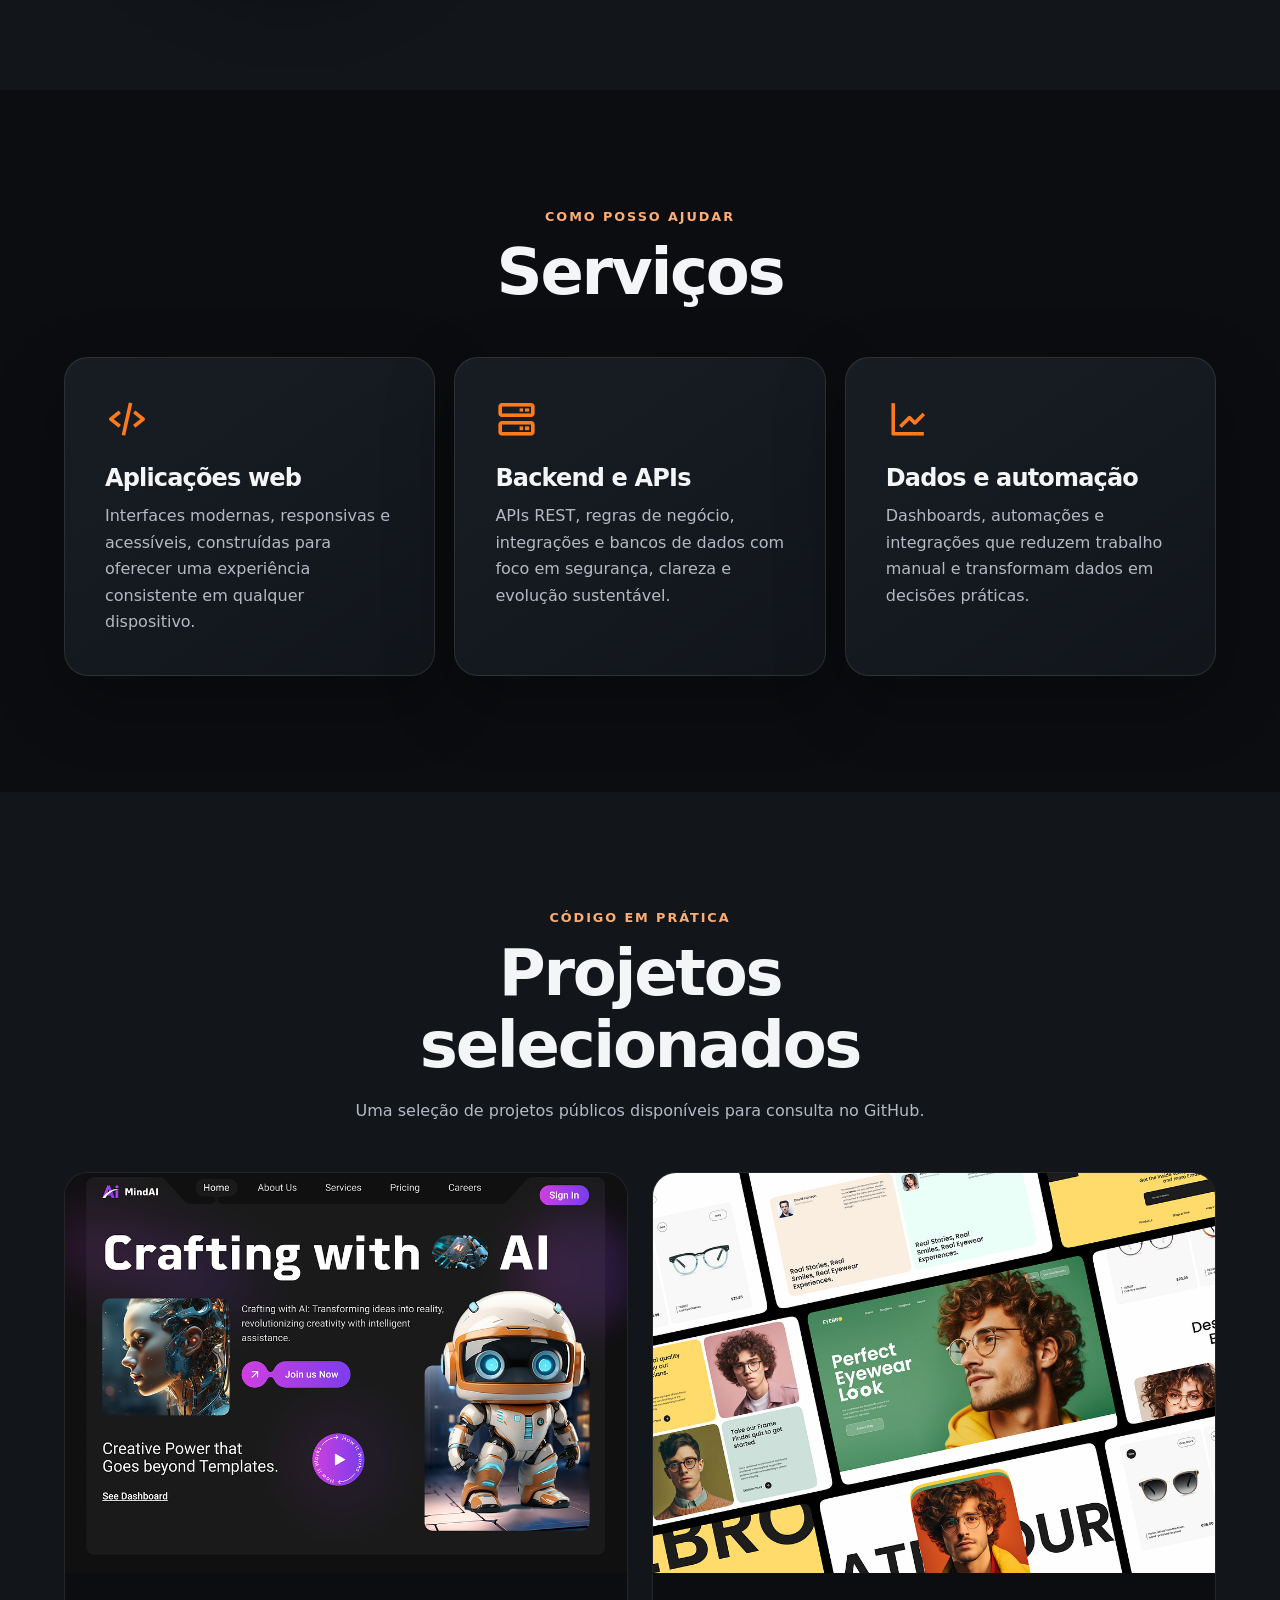
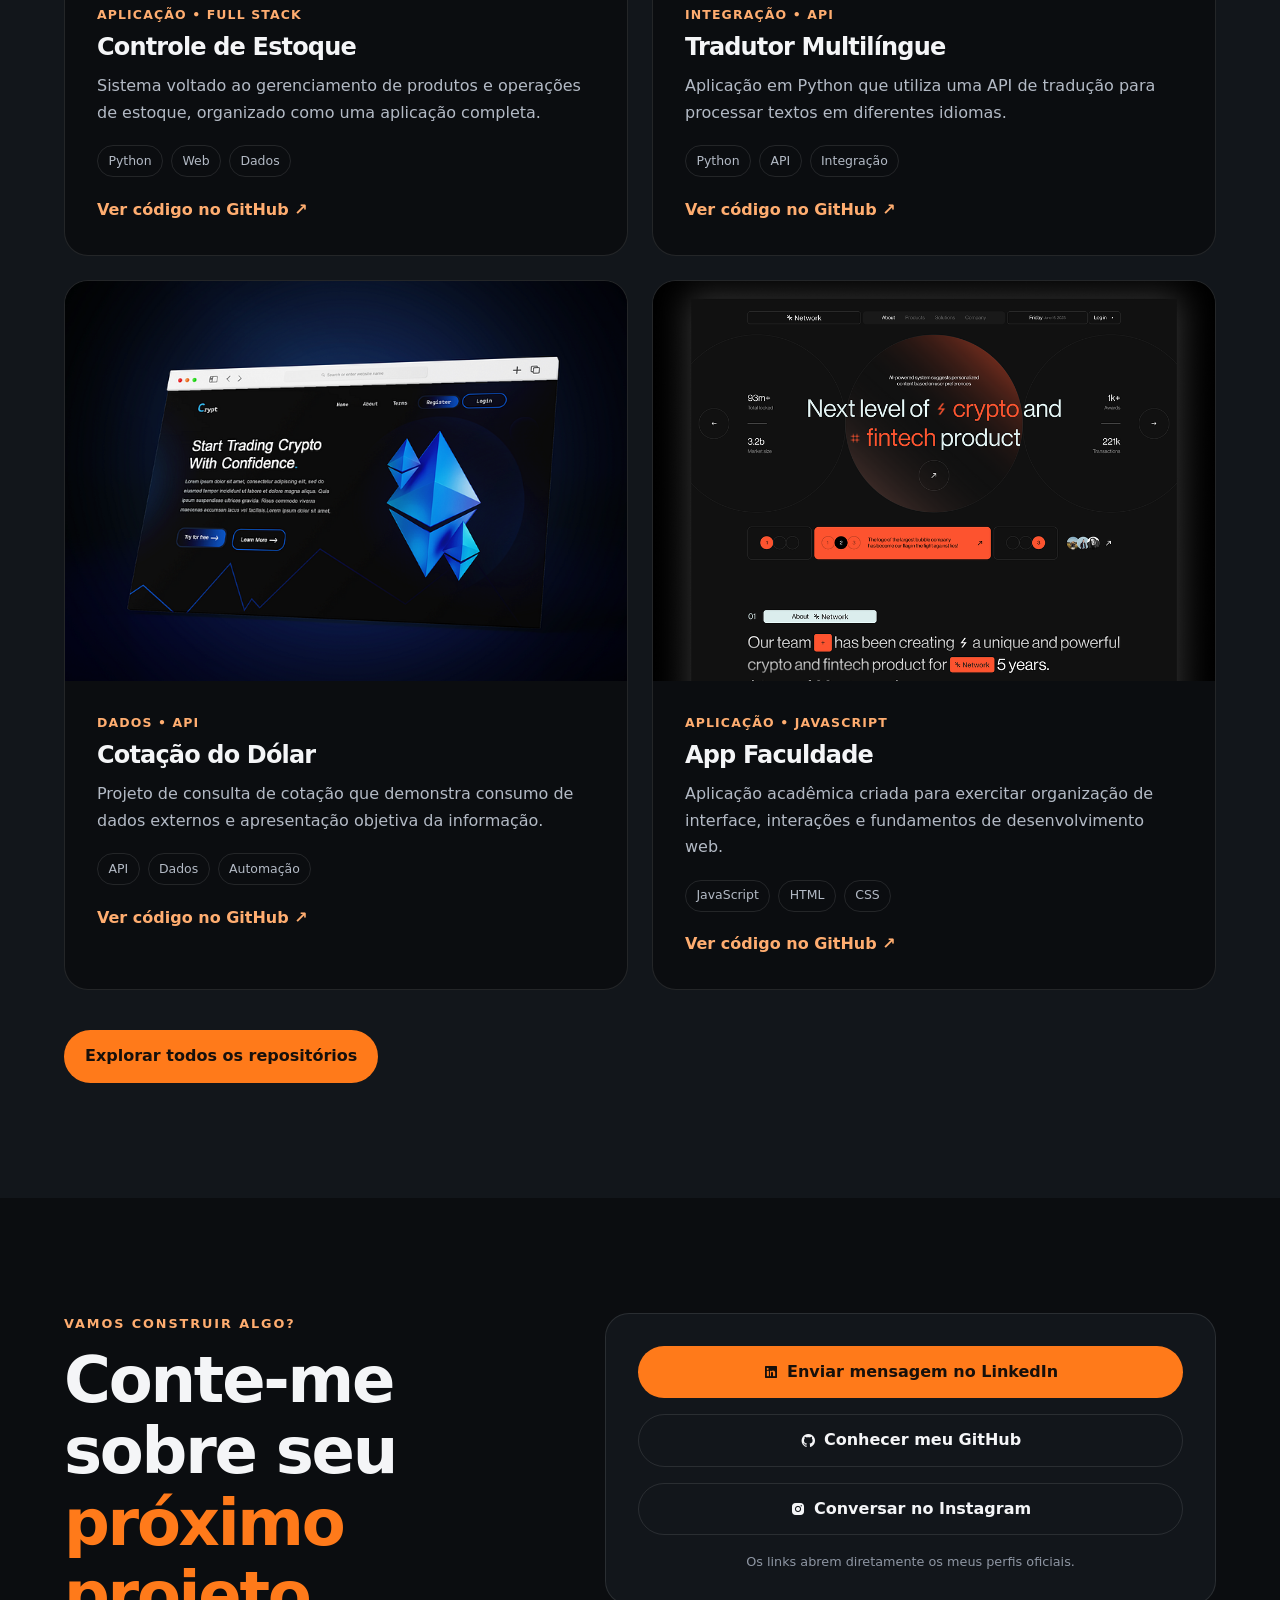
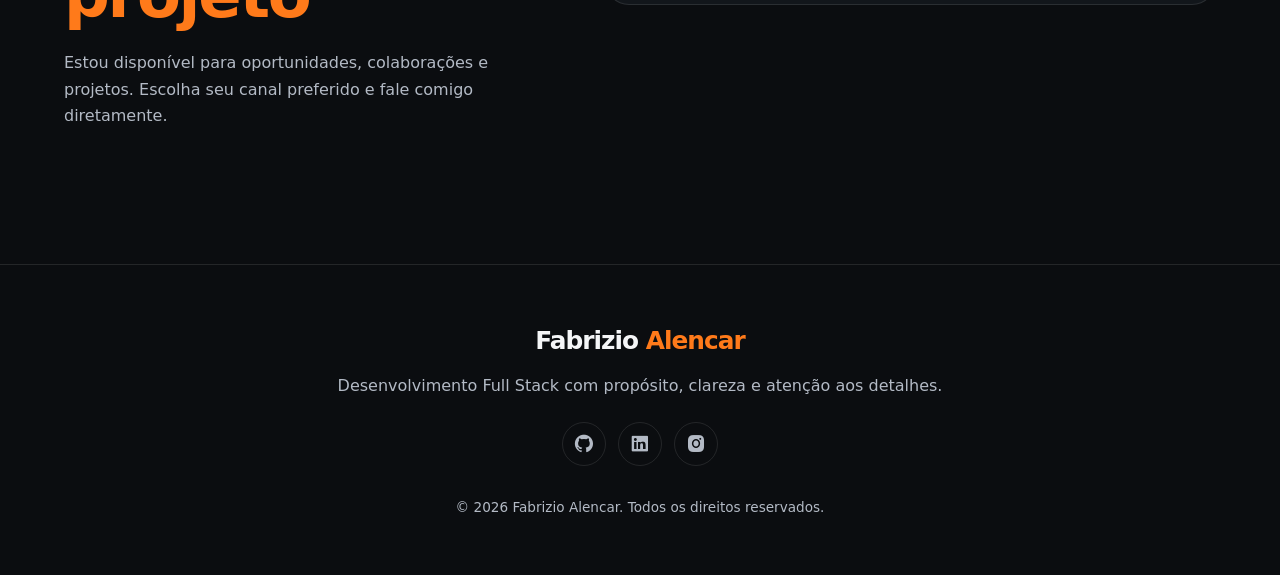
==== commit e91e1aa6: "fix: bust GitHub Pages asset cache" ====
--- a/index.html
+++ b/index.html
@@ -17,8 +17,8 @@
   <meta name="twitter:card" content="summary_large_image">
   <link rel="preconnect" href="https://unpkg.com" crossorigin>
   <link rel="stylesheet" href="https://unpkg.com/boxicons@2.1.4/css/boxicons.min.css">
-  <link rel="stylesheet" href="css/style_responsivo.css">
-  <script src="js/main_atualizado.js" defer></script>
+  <link rel="stylesheet" href="css/style_responsivo.css?v=20260828-1">
+  <script src="js/main_atualizado.js?v=20260828-1" defer></script>
 </head>
 <body>
   <a class="skip-link" href="#main-content">Ir para o conteúdo principal</a>
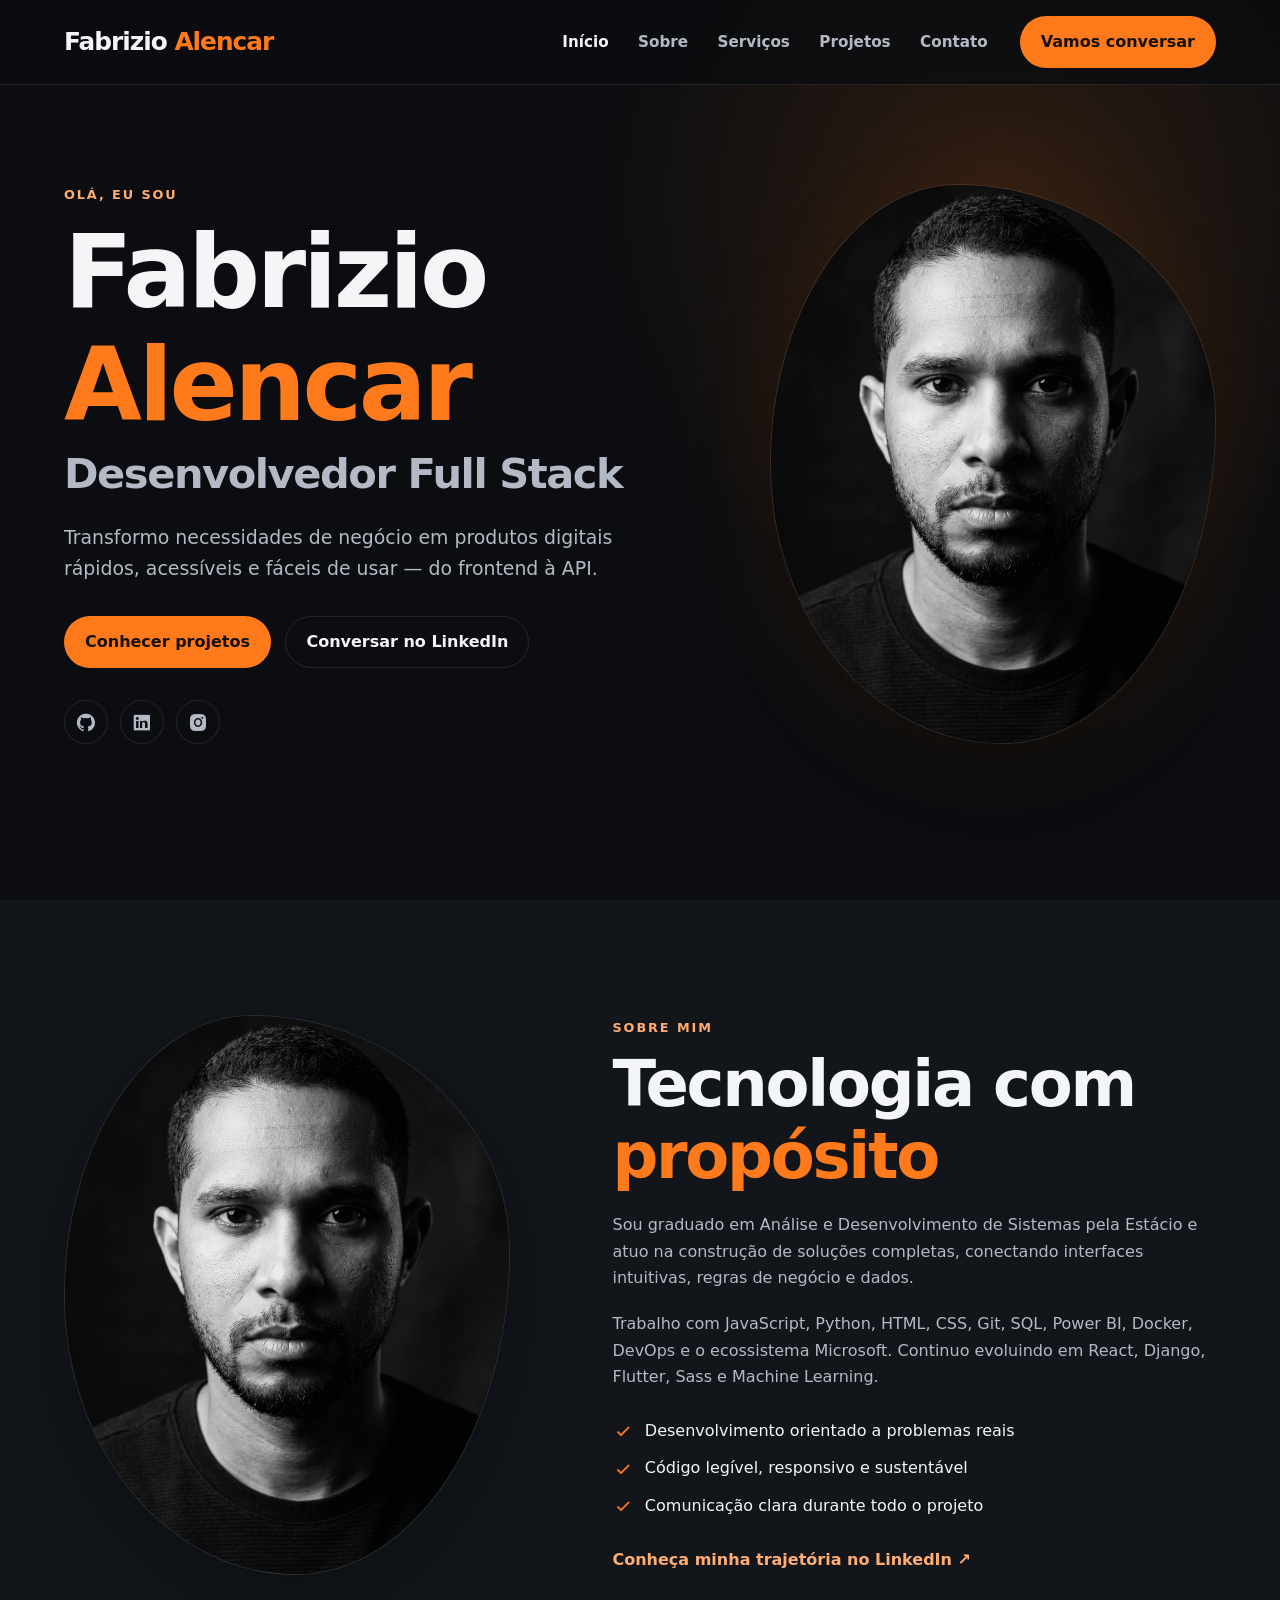
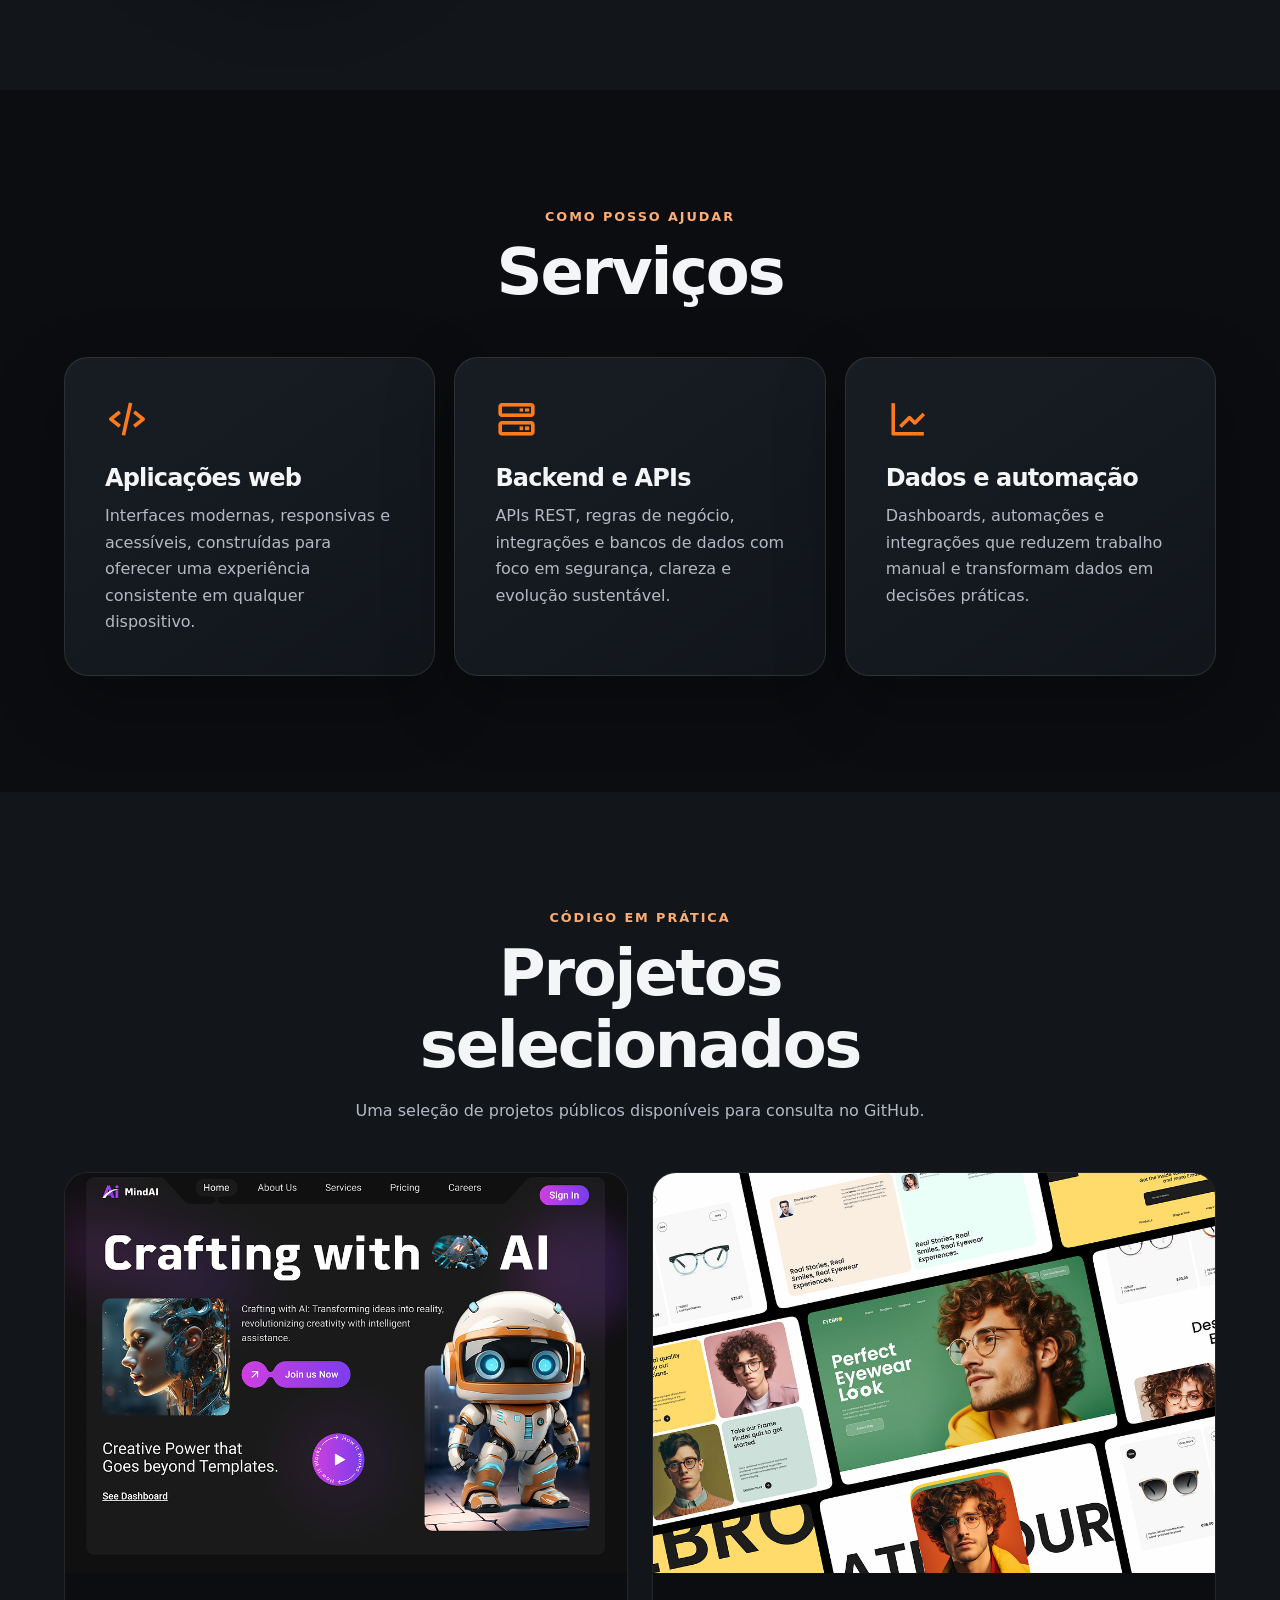
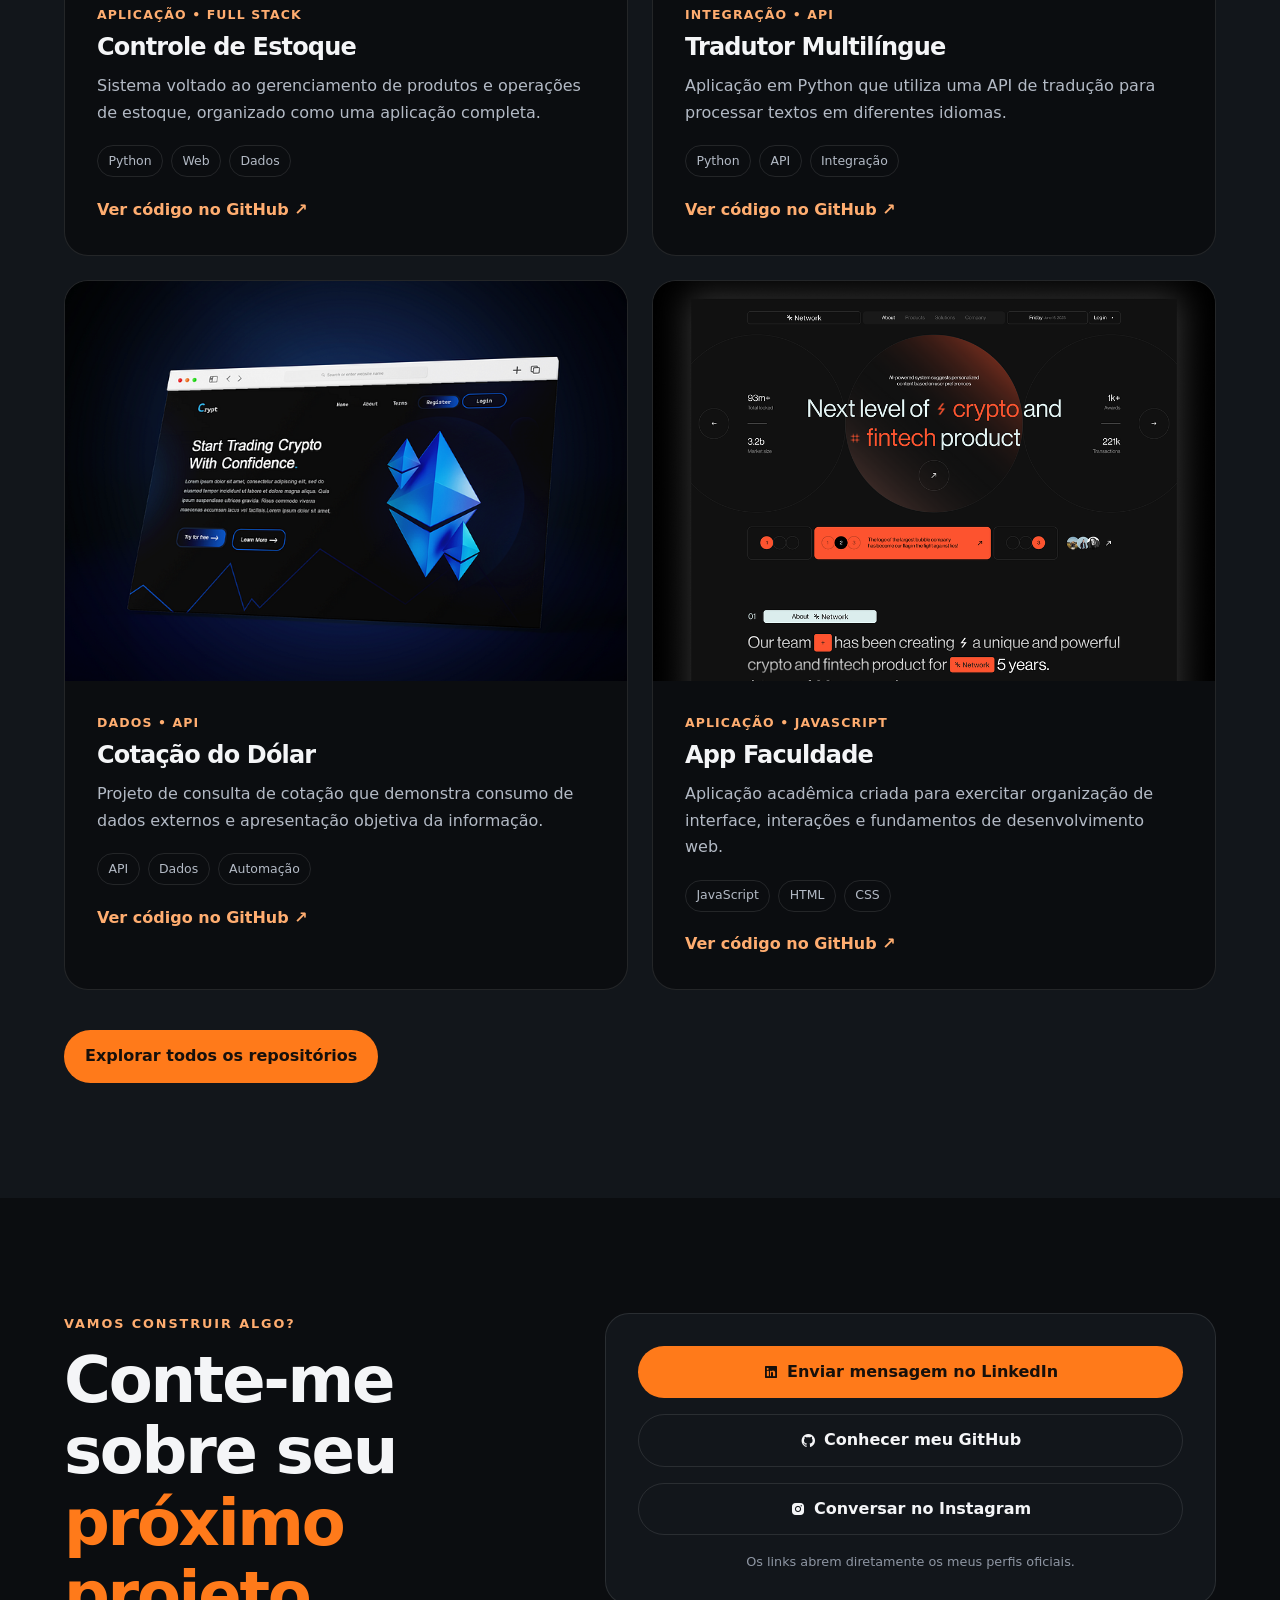
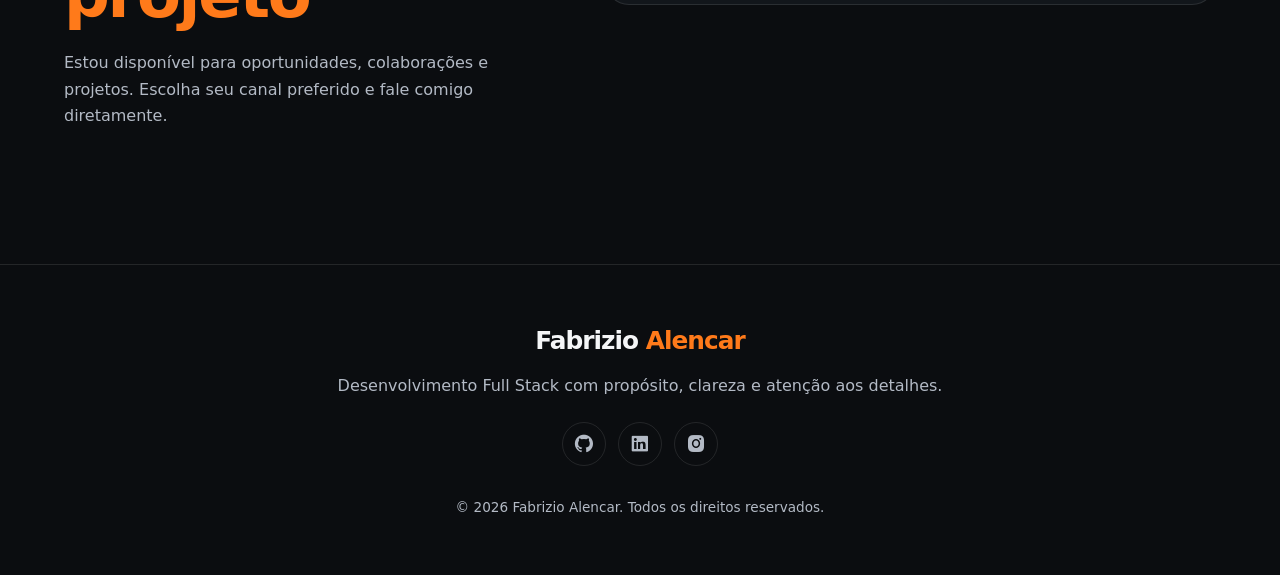
==== commit 0f4ee1e1: "feat: use new portfolio portrait" ====
--- a/index.html
+++ b/index.html
@@ -13,7 +13,7 @@
   <meta property="og:title" content="Fabrizio Alencar | Desenvolvedor Full Stack">
   <meta property="og:description" content="Aplicações web, APIs e soluções digitais construídas com foco em qualidade, desempenho e experiência.">
   <meta property="og:url" content="https://fabrizioalencardev.github.io/Fabrizio-Alencar/">
-  <meta property="og:image" content="https://fabrizioalencardev.github.io/Fabrizio-Alencar/img/Me1.png">
+  <meta property="og:image" content="https://fabrizioalencardev.github.io/Fabrizio-Alencar/img/foto_site.png?v=20260828-2">
   <meta name="twitter:card" content="summary_large_image">
   <link rel="preconnect" href="https://unpkg.com" crossorigin>
   <link rel="stylesheet" href="https://unpkg.com/boxicons@2.1.4/css/boxicons.min.css">
@@ -48,11 +48,11 @@
           <a href="https://www.instagram.com/fabrizioalencar/" target="_blank" rel="noopener noreferrer" aria-label="Instagram de Fabrizio"><i class="bx bxl-instagram-alt" aria-hidden="true"></i></a>
         </div>
       </div>
-      <div class="hero-image"><img src="img/Me1.png" width="560" height="560" alt="Retrato de Fabrizio Alencar" fetchpriority="high"></div>
+      <div class="hero-image"><img src="img/foto_site.png?v=20260828-2" width="560" height="560" alt="Retrato de Fabrizio Alencar" fetchpriority="high"></div>
     </section>
 
     <section class="about" id="about" aria-labelledby="about-title">
-      <div class="about-image"><img src="img/Me.png" width="560" height="560" alt="Fabrizio Alencar, desenvolvedor Full Stack" loading="lazy"></div>
+      <div class="about-image"><img src="img/foto_site.png?v=20260828-2" width="560" height="560" alt="Fabrizio Alencar, desenvolvedor Full Stack" loading="lazy"></div>
       <div class="about-content">
         <p class="eyebrow">Sobre mim</p>
         <h2 id="about-title">Tecnologia com <span>propósito</span></h2>
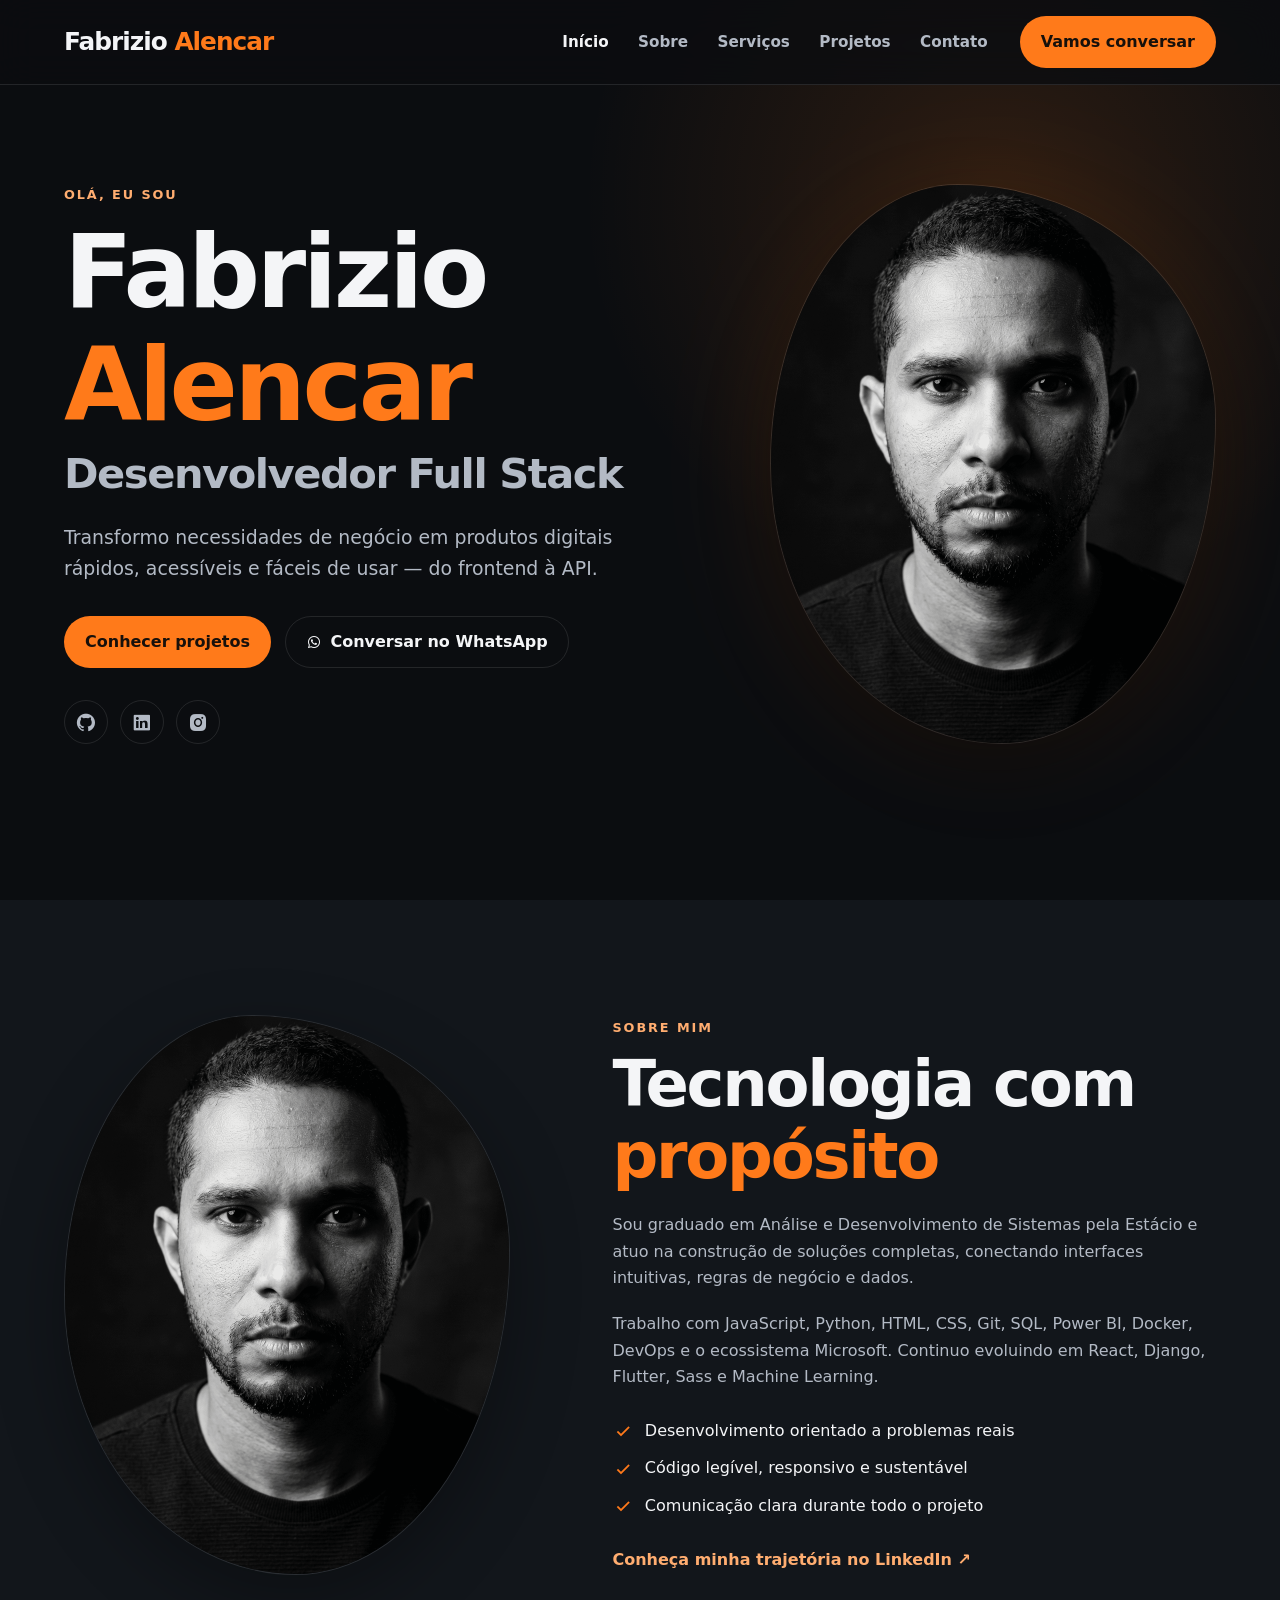
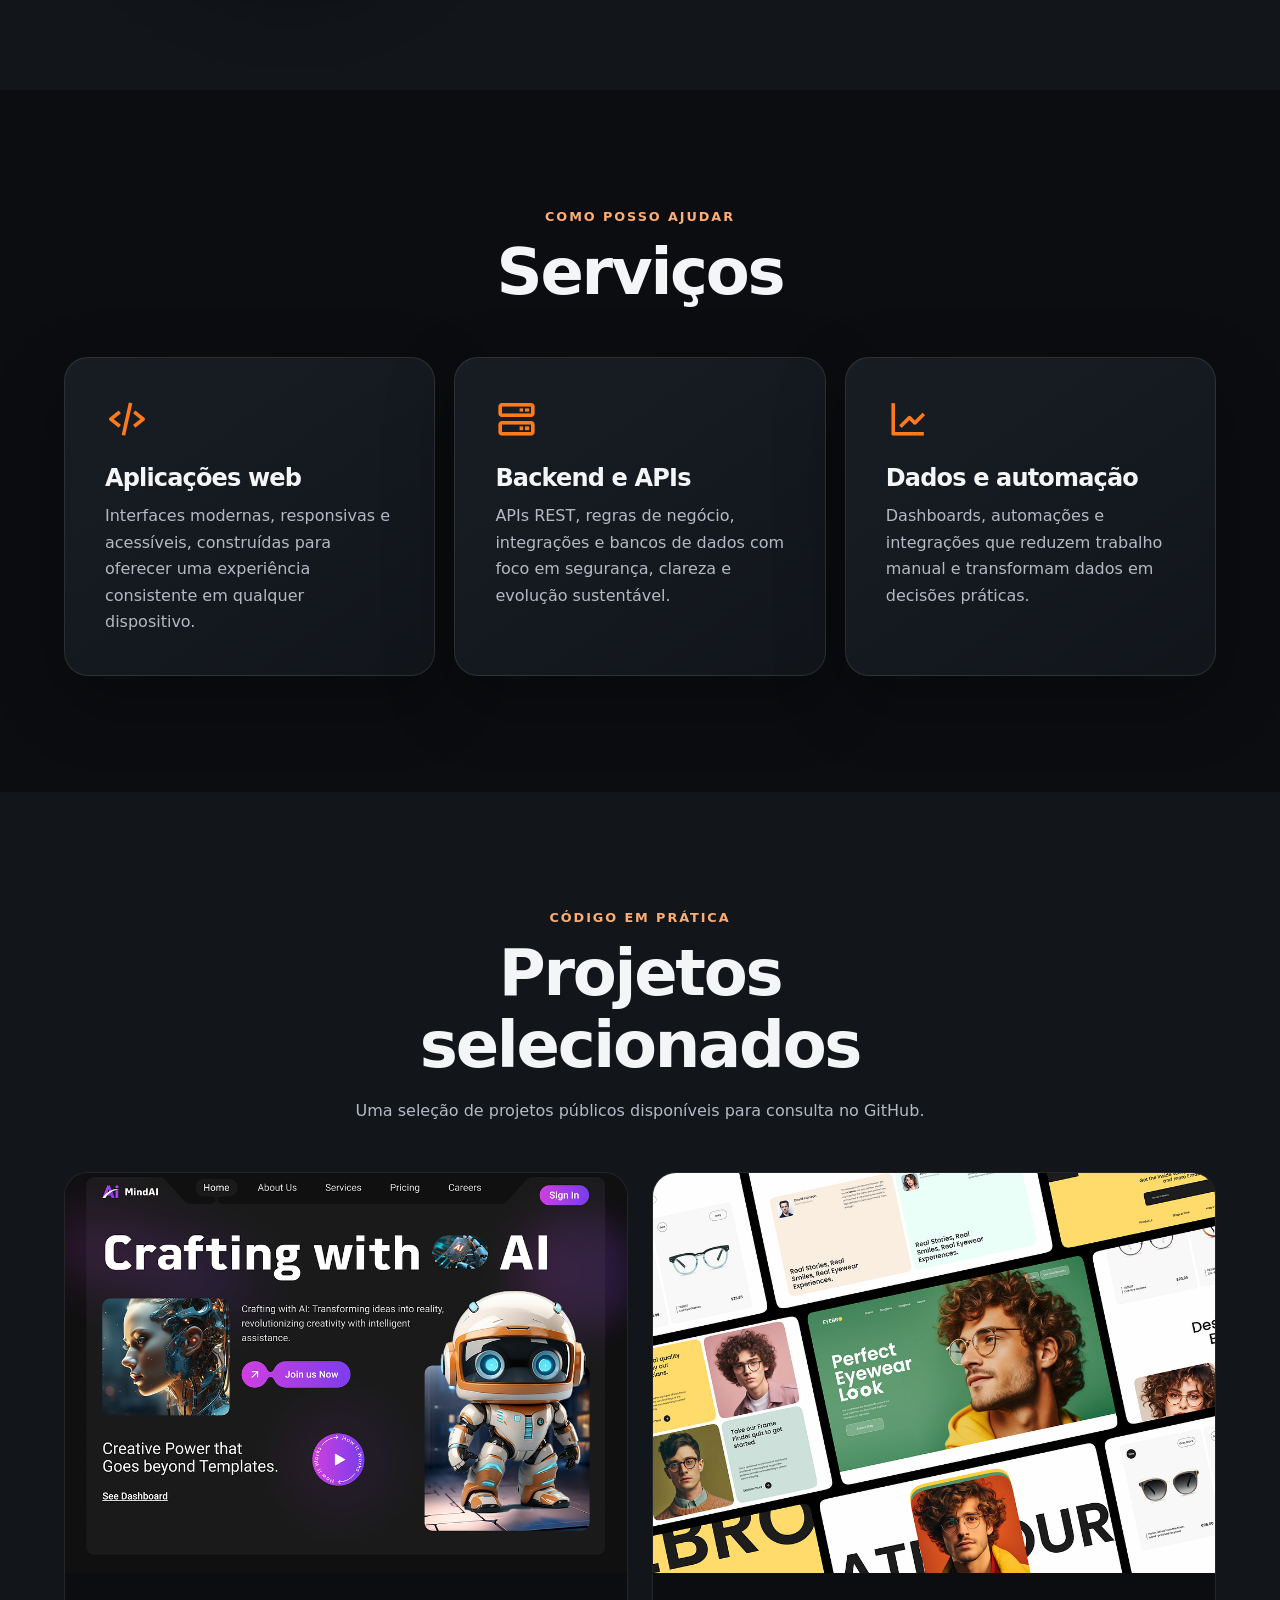
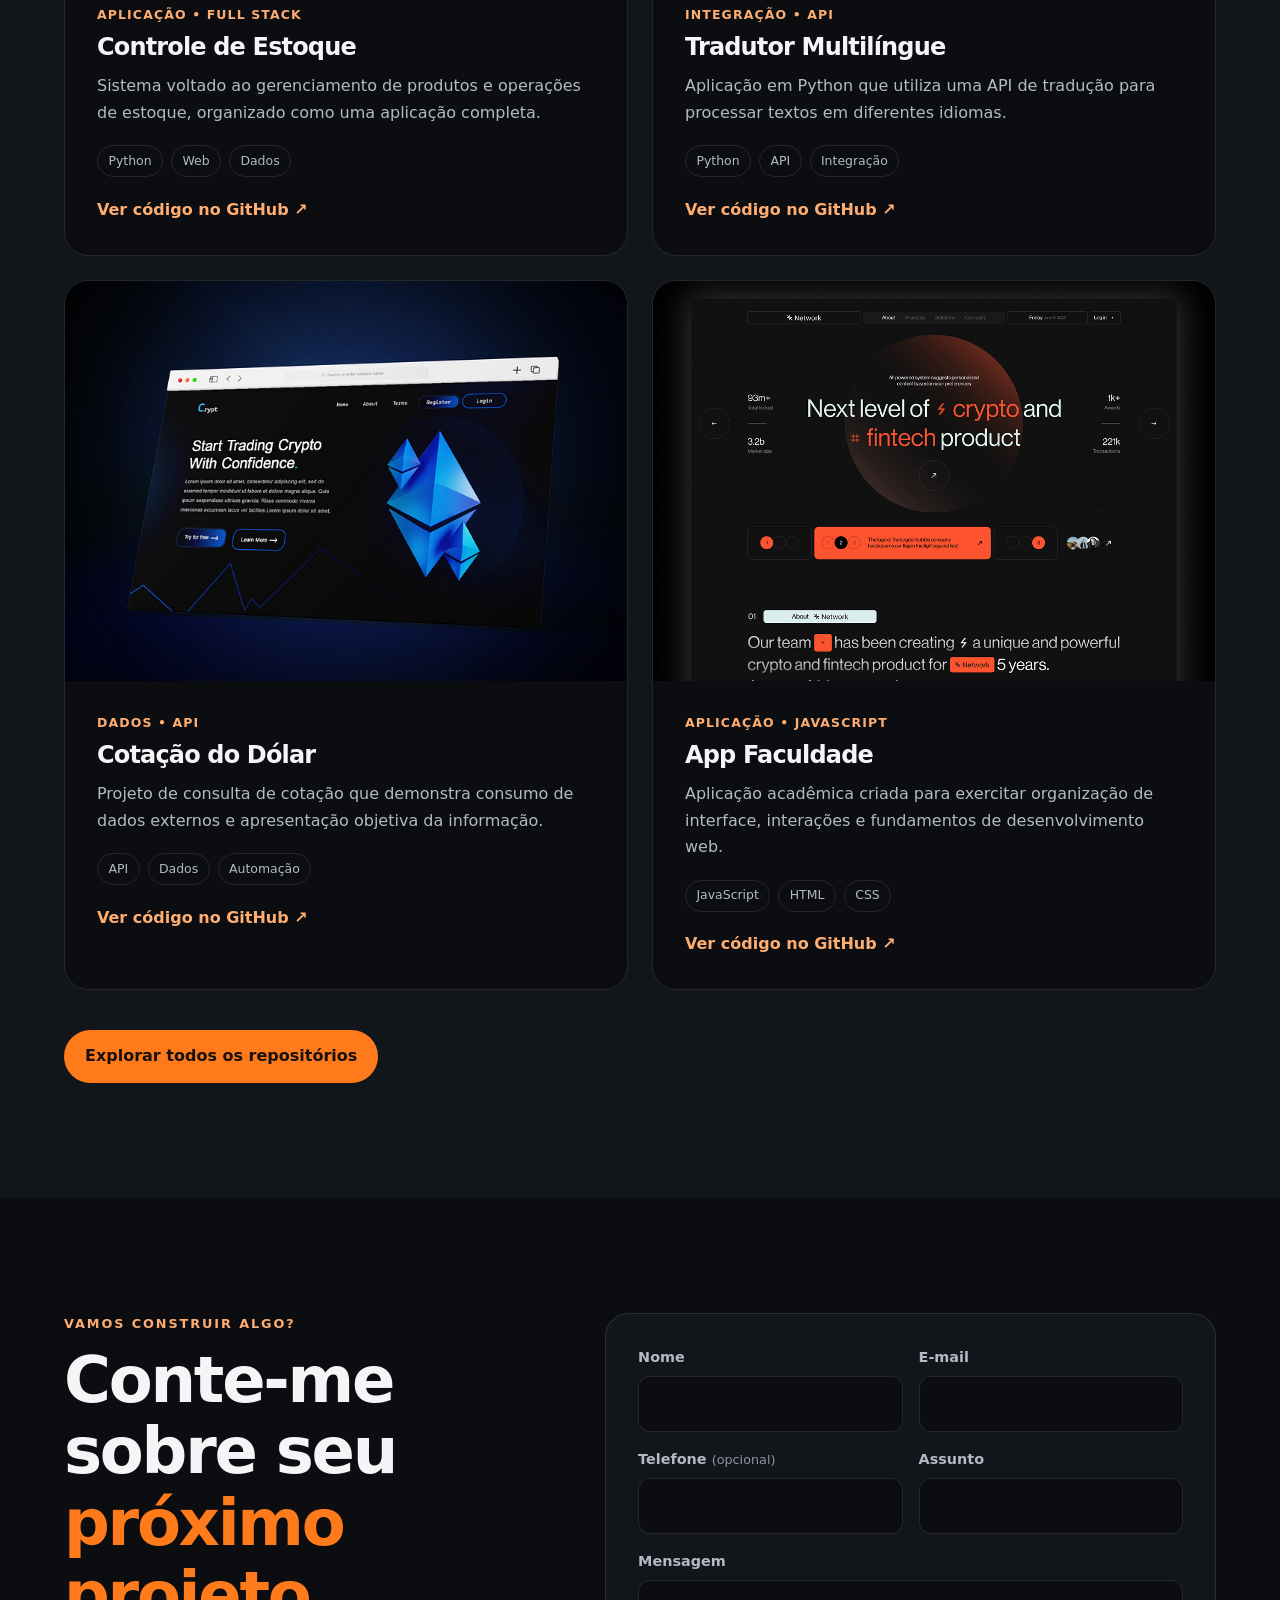
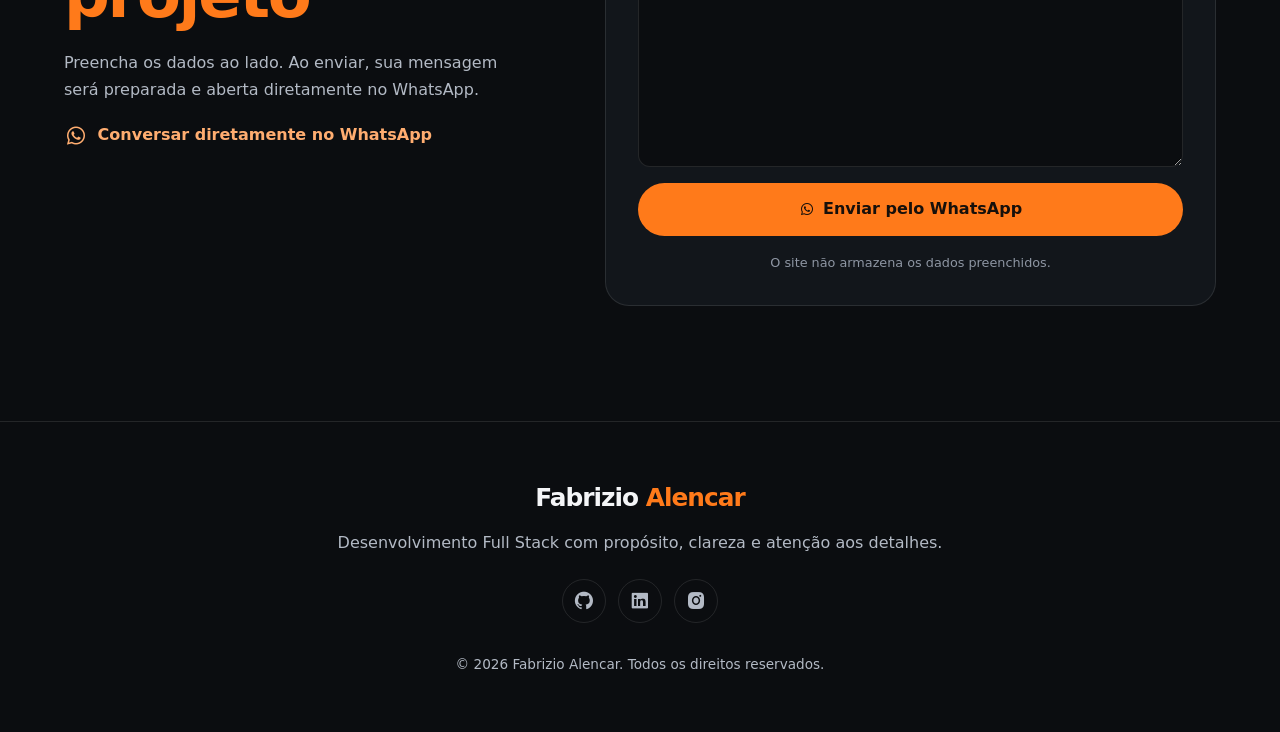
==== commit d22f3db6: "feat: add WhatsApp contact experience" ====
--- a/index.html
+++ b/index.html
@@ -18,7 +18,7 @@
   <link rel="preconnect" href="https://unpkg.com" crossorigin>
   <link rel="stylesheet" href="https://unpkg.com/boxicons@2.1.4/css/boxicons.min.css">
   <link rel="stylesheet" href="css/style_responsivo.css?v=20260828-1">
-  <script src="js/main_atualizado.js?v=20260828-1" defer></script>
+  <script src="js/main_atualizado.js?v=20260828-2" defer></script>
 </head>
 <body>
   <a class="skip-link" href="#main-content">Ir para o conteúdo principal</a>
@@ -40,7 +40,7 @@
         <p class="hero-text">Transformo necessidades de negócio em produtos digitais rápidos, acessíveis e fáceis de usar — do frontend à API.</p>
         <div class="hero-actions">
           <a href="#projects" class="btn">Conhecer projetos</a>
-          <a href="https://www.linkedin.com/in/fabrizio-alencar-dev/" target="_blank" rel="noopener noreferrer" class="btn btn-secondary">Conversar no LinkedIn</a>
+          <a href="https://wa.me/5594996624957?text=Olá%20Fabrizio!%20Conheci%20seu%20portfólio%20e%20gostaria%20de%20conversar." target="_blank" rel="noopener noreferrer" class="btn btn-secondary"><i class="bx bxl-whatsapp" aria-hidden="true"></i> Conversar no WhatsApp</a>
         </div>
         <div class="social-icons" aria-label="Redes sociais">
           <a href="https://github.com/FabrizioAlencarDev" target="_blank" rel="noopener noreferrer" aria-label="GitHub de Fabrizio"><i class="bx bxl-github" aria-hidden="true"></i></a>
@@ -103,14 +103,35 @@
       <div class="contact-copy">
         <p class="eyebrow">Vamos construir algo?</p>
         <h2 id="contact-title">Conte-me sobre seu <span>próximo projeto</span></h2>
-        <p>Estou disponível para oportunidades, colaborações e projetos. Escolha seu canal preferido e fale comigo diretamente.</p>
+        <p>Preencha os dados ao lado. Ao enviar, sua mensagem será preparada e aberta diretamente no WhatsApp.</p>
+        <a class="contact-direct" href="https://wa.me/5594996624957?text=Olá%20Fabrizio!%20Conheci%20seu%20portfólio." target="_blank" rel="noopener noreferrer">
+          <i class="bx bxl-whatsapp" aria-hidden="true"></i> Conversar diretamente no WhatsApp
+        </a>
       </div>
-      <div class="contact-form" aria-label="Canais de contato">
-        <div class="field field-full"><a class="btn" href="https://www.linkedin.com/in/fabrizio-alencar-dev/" target="_blank" rel="noopener noreferrer"><i class="bx bxl-linkedin-square" aria-hidden="true"></i> Enviar mensagem no LinkedIn</a></div>
-        <div class="field field-full"><a class="btn btn-secondary" href="https://github.com/FabrizioAlencarDev" target="_blank" rel="noopener noreferrer"><i class="bx bxl-github" aria-hidden="true"></i> Conhecer meu GitHub</a></div>
-        <div class="field field-full"><a class="btn btn-secondary" href="https://www.instagram.com/fabrizioalencar/" target="_blank" rel="noopener noreferrer"><i class="bx bxl-instagram-alt" aria-hidden="true"></i> Conversar no Instagram</a></div>
-        <p class="form-note field-full">Os links abrem diretamente os meus perfis oficiais.</p>
-      </div>
+      <form id="contact-form" class="contact-form">
+        <div class="field">
+          <label for="name">Nome</label>
+          <input id="name" name="name" type="text" autocomplete="name" required>
+        </div>
+        <div class="field">
+          <label for="email">E-mail</label>
+          <input id="email" name="email" type="email" autocomplete="email" required>
+        </div>
+        <div class="field">
+          <label for="phone">Telefone <span class="optional">(opcional)</span></label>
+          <input id="phone" name="phone" type="tel" autocomplete="tel" inputmode="tel">
+        </div>
+        <div class="field">
+          <label for="subject">Assunto</label>
+          <input id="subject" name="subject" type="text" required>
+        </div>
+        <div class="field field-full">
+          <label for="message">Mensagem</label>
+          <textarea id="message" name="message" rows="6" required></textarea>
+        </div>
+        <button type="submit" class="btn field-full"><i class="bx bxl-whatsapp" aria-hidden="true"></i> Enviar pelo WhatsApp</button>
+        <p id="form-status" class="form-note field-full" aria-live="polite">O site não armazena os dados preenchidos.</p>
+      </form>
     </section>
   </main>
 
